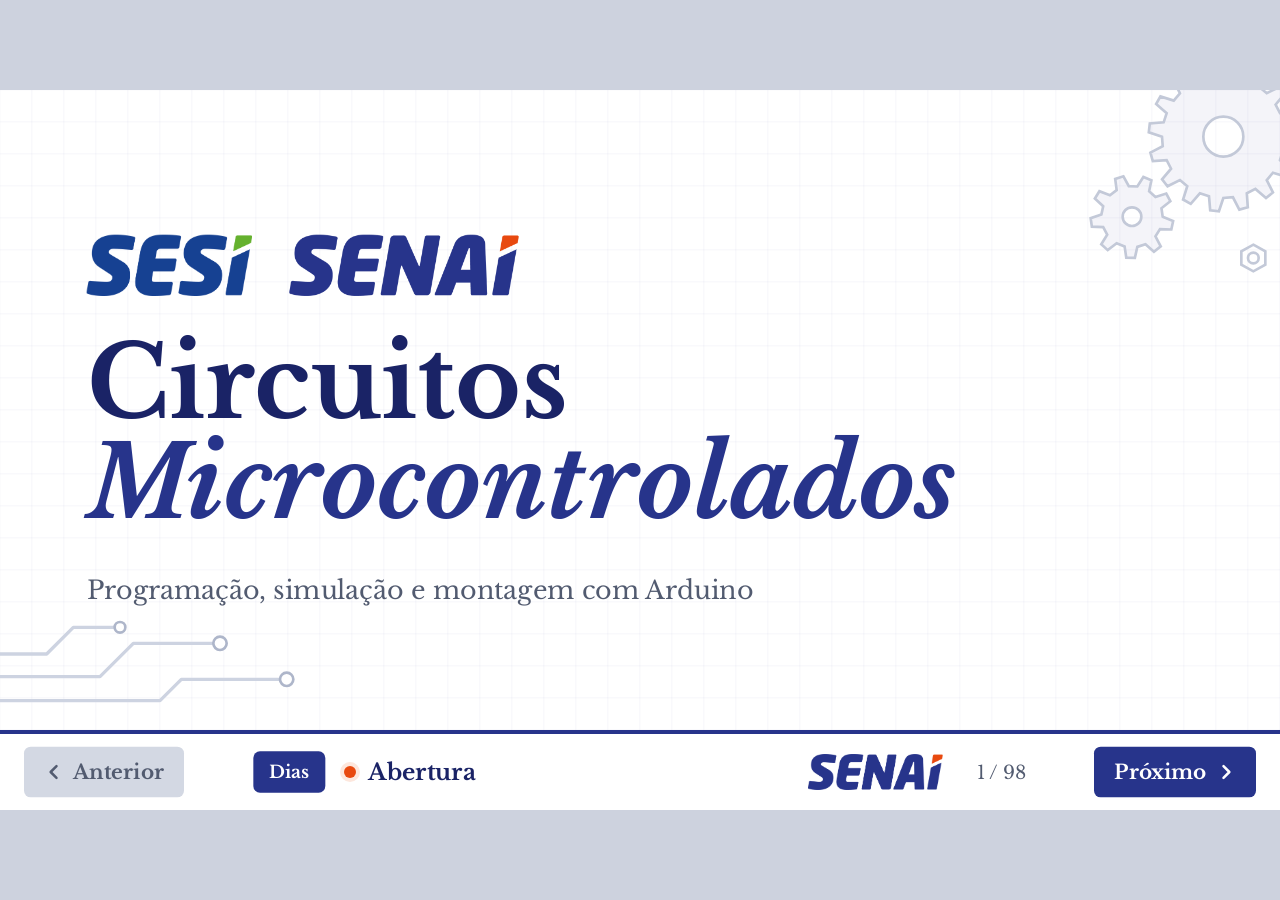
==== apresentacao/Circuitos-Microcontrolados.html @ e3ea77ad "Apresentação de Circuitos Microcontrolados (dias 1 a 7) Slides em HTML com teoria, simulações no Tin" ====
<!DOCTYPE html>
<html lang="pt-BR">
<head>
<meta charset="utf-8">
<meta name="viewport" content="width=device-width, initial-scale=1, viewport-fit=cover">
<title>Circuitos Microcontrolados | SENAI</title>
<link rel="preconnect" href="https://fonts.googleapis.com">
<link rel="preconnect" href="https://fonts.gstatic.com" crossorigin>
<link href="https://fonts.googleapis.com/css2?family=Libre+Baskerville:ital,wght@0,400;0,700;1,400&family=JetBrains+Mono:wght@400;700&display=swap" rel="stylesheet">
<style>

:root{
  --blue:#27348B;      /* azul SENAI (amostrado da logo) */
  --blue-d:#1A2366;    /* azul profundo para textos */
  --blue-m:#4A57AE;
  --blue-l:#E6E9F5;
  --gray-0:#F5F6F9;
  --gray-1:#ECEEF3;
  --gray-2:#D3D8E3;
  --gray-3:#8A92A6;
  --gray-4:#525B70;
  --orange:#E8490F;    /* laranja SENAI (amostrado da logo) */
  --orange-d:#B8380A;
  --orange-l:#FDE7DD;
  --mdf:#E8C8A3;
  --serif:'Libre Baskerville', Georgia, 'Times New Roman', serif;
}
*{box-sizing:border-box}
html,body{margin:0;height:100%;background:#CDD2DE;overflow:hidden}
body{font-family:var(--serif);color:var(--blue-d);-webkit-font-smoothing:antialiased}
#stage{position:absolute;left:50%;top:50%;width:1920px;height:1080px;transform-origin:center;background:#fff;overflow:hidden;
  background-image:
    linear-gradient(rgba(39,52,139,.045) 2px, transparent 2px),
    linear-gradient(90deg, rgba(39,52,139,.045) 2px, transparent 2px);
  background-size:48px 48px;background-position:-1px -1px}

/* ---------- slides ---------- */
.slide{position:absolute;left:0;top:0;width:1920px;height:960px;visibility:hidden}
.slide.is-active,.slide.is-leaving{visibility:visible}
.content{position:relative;z-index:2;height:100%;padding:64px 130px 30px}
h2.title{font-size:66px;line-height:1.16;font-weight:700;margin:0 0 44px;max-width:1450px;letter-spacing:-.01em}
h2.title::after{content:"";display:block;height:8px;width:0;background:var(--orange);margin-top:22px;border-radius:4px}
.is-active h2.title::after{animation:bar .9s .5s cubic-bezier(.2,.8,.2,1) forwards}
@keyframes bar{to{width:150px}}
p,li,dd,td,th{font-size:32px;line-height:1.5}
.lead{font-size:36px;line-height:1.5;max-width:1500px;margin:0 0 36px}
.note{font-size:26px;color:var(--gray-4);font-style:italic;margin:14px 0 0}
strong,b{font-weight:700}
.chip{display:inline-flex;align-items:center;gap:12px;font-size:28px;font-weight:700;color:#fff;background:var(--orange);padding:8px 22px 8px 16px;border-radius:40px;margin-bottom:22px}
.chip svg{width:30px;height:30px}

/* ---------- entrada e saída (efeito de varredura, como um laser) ---------- */
.anim{opacity:0}
.is-active .anim{animation:scanIn .85s cubic-bezier(.2,.75,.25,1) both;animation-delay:calc(var(--i,0) * 110ms + 250ms)}
.is-leaving .anim,.is-leaving .engrave{animation:scanOut .4s ease-in both!important;animation-delay:0s!important}
@keyframes scanIn{
  from{opacity:0;clip-path:inset(-40px 100% -40px -40px);transform:translateX(50px)}
  50%{opacity:1}
  to{opacity:1;clip-path:inset(-40px -40px -40px -40px);transform:none}}
@keyframes scanOut{
  from{opacity:1;clip-path:inset(-40px -40px -40px -40px);transform:none}
  to{opacity:0;clip-path:inset(-40px -40px -40px 100%);transform:translateX(-40px)}}

/* ---------- elementos temáticos: engrenagens (oficina) e circuitos (IoT) ---------- */
.deco{position:absolute;inset:0;width:1920px;height:960px;z-index:1;pointer-events:none}
.deco .gin,.deco .s1,.deco .s2{transform-box:view-box}
.deco .gin{opacity:0}
.deco .gear{fill:rgba(39,52,139,.05);stroke:#C3C9D8;stroke-width:4;fill-rule:evenodd}
.deco .bolt{fill:none;stroke:#C3C9D8;stroke-width:4}
.is-active .deco .gin{animation:gearIn 1.1s cubic-bezier(.2,.8,.2,1) both}
.is-active .deco .g2 .gin{animation-delay:.15s}
.is-active .deco .s1{animation:spin 28s linear infinite}
.is-active .deco .s2{animation:spin 14s linear infinite reverse}
.is-leaving .deco .gin{animation:gearOut .4s ease-in both}
@keyframes gearIn{from{opacity:0;transform:rotate(-140deg) scale(.3)}to{opacity:1;transform:none}}
@keyframes gearOut{from{opacity:1;transform:none}to{opacity:0;transform:rotate(120deg) scale(.4)}}
@keyframes spin{to{transform:rotate(360deg)}}
.deco .trace{fill:none;stroke:#CDD3E1;stroke-width:5;stroke-linecap:round;stroke-linejoin:round;stroke-dasharray:700;stroke-dashoffset:700}
.deco .node{fill:#fff;stroke:#AEB6CA;stroke-width:4;opacity:0}
.deco .sig{fill:none;stroke:var(--orange);stroke-width:4;stroke-linecap:round;opacity:0}
.is-active .deco .trace{animation:draw 1.4s .2s ease forwards}
.is-active .deco .node{animation:fadeIn .4s 1.2s forwards}
.is-active .deco .sig{animation:ping 2.6s 1.5s ease-out infinite}
.is-active .deco .sig.b{animation-delay:1.9s}
.is-leaving .deco .trace{animation:undraw .4s ease-in both}
.is-leaving .deco .node,.is-leaving .deco .sig{animation:fadeOut .3s both}
@keyframes draw{to{stroke-dashoffset:0}}
@keyframes undraw{from{stroke-dashoffset:0}to{stroke-dashoffset:700}}
@keyframes fadeIn{to{opacity:1}}
@keyframes fadeOut{from{opacity:1}to{opacity:0}}
@keyframes ping{0%{opacity:0}20%{opacity:.55}100%{opacity:0}}

/* ---------- rodapé ---------- */
#footer{position:absolute;left:0;bottom:0;width:1920px;height:120px;background:#fff;border-top:6px solid var(--blue);
  display:grid;grid-template-columns:300px 1fr 300px;align-items:center;padding:0 36px;z-index:10}
.nav-btn{font-family:var(--serif);font-size:30px;font-weight:700;color:#fff;background:var(--blue);border:0;border-radius:10px;height:76px;
  display:inline-flex;align-items:center;gap:14px;padding:0 30px;cursor:pointer;transition:background .2s}
.nav-btn:hover{background:var(--blue-d)}
.nav-btn:focus-visible,button:focus-visible,input:focus-visible{outline:5px solid var(--orange);outline-offset:4px}
.nav-btn:disabled{background:var(--gray-2);color:var(--gray-4);cursor:default}
.nav-btn svg{width:30px;height:30px}
#prev{justify-self:start}#next{justify-self:end}
.foot-mid{display:flex;align-items:center;justify-content:space-between;padding:0 44px}
#themeLabel{font-size:34px;font-weight:700;color:var(--blue-d);display:flex;align-items:center;gap:18px}
#themeLabel::before{content:"";width:18px;height:18px;border-radius:50%;background:var(--orange);box-shadow:0 0 0 6px var(--orange-l)}
#themeLabel.swap{animation:scanIn .6s cubic-bezier(.2,.75,.25,1) both}
.foot-right{display:flex;align-items:center;gap:30px}
.foot-logo{height:54px;display:block}
#counter{font-size:28px;color:var(--gray-4);min-width:96px;text-align:right}

/* ---------- capa e contracapa ---------- */
.cover .content,.backcover .content,.closing .content{display:flex;flex-direction:column;justify-content:center}
.logos{display:flex;align-items:center;gap:56px;margin-bottom:56px}
.logos img{height:92px;display:block}
.engrave{margin:0;font-weight:700;line-height:1}
.engrave .ln{position:relative;display:block;width:max-content}
.engrave .txt{display:block;clip-path:inset(-20px 100% -20px -20px)}
.engrave .beam{position:absolute;top:-6%;bottom:-6%;left:0;width:8px;border-radius:4px;background:var(--orange);
  box-shadow:0 0 18px 6px rgba(232,73,15,.55),0 0 50px 14px rgba(232,73,15,.25);opacity:0}
.is-active .engrave .txt{animation:engraveTxt 1.3s linear forwards;animation-delay:calc(var(--l) * 1.3s + .5s)}
.is-active .engrave .beam{animation:engraveBeam 1.3s linear forwards;animation-delay:calc(var(--l) * 1.3s + .5s)}
@keyframes engraveTxt{to{clip-path:inset(-20px -20px -20px -20px)}}
@keyframes engraveBeam{0%{left:0;opacity:1}92%{opacity:1}100%{left:100%;opacity:0}}
.cover .t1{font-size:150px;letter-spacing:-.02em}
.cover .t2{font-size:250px;font-style:italic;color:var(--blue);letter-spacing:-.02em;margin-top:-10px}
.members{font-size:38px;margin:56px 0 0;color:var(--gray-4)}
.members b{color:var(--blue-d)}
.backcover .t1{font-size:170px;letter-spacing:-.02em}
.backcover .t2{font-size:170px;color:var(--orange);font-style:italic}
.credits{display:grid;grid-template-columns:auto 1fr;gap:18px 40px;margin:70px 0 0;align-items:baseline}
.credits dt{font-size:32px;color:var(--gray-4);margin:0}
.credits dd{font-size:44px;font-weight:700;margin:0}

/* ---------- linha do tempo ---------- */
.timeline{list-style:none;margin:0 0 54px;padding:0;display:grid;grid-template-columns:repeat(4,1fr);gap:40px;position:relative}
.timeline::before{content:"";position:absolute;left:30px;right:30px;top:34px;height:6px;background:var(--gray-2);border-radius:3px}
.timeline li{position:relative;font-size:30px;line-height:1.45}
.tl-mark{width:74px;height:74px;border-radius:50%;background:var(--blue);color:#fff;display:flex;align-items:center;justify-content:center;
  font-size:30px;font-weight:700;position:relative;box-shadow:0 0 0 10px #fff}
.timeline li.now .tl-mark{background:var(--orange)}
.timeline li.now .tl-mark::after{content:"";position:absolute;inset:-10px;border-radius:50%;border:4px solid var(--orange);animation:pulse 2s infinite}
@keyframes pulse{0%{transform:scale(1);opacity:.8}100%{transform:scale(1.5);opacity:0}}
.tl-year{display:block;font-size:30px;font-weight:700;margin:24px 0 6px;color:var(--blue)}
.timeline li.now .tl-year{color:var(--orange-d)}
.define{display:grid;grid-template-columns:200px 1fr;gap:50px;align-items:center;background:var(--gray-0);border-left:10px solid var(--blue);padding:36px 50px;border-radius:0 14px 14px 0}
.define p{margin:0;font-size:34px}

/* ---------- divisões com máquina + especificações ---------- */
.split{display:grid;grid-template-columns:780px 1fr;gap:70px;align-items:center}
.machine svg{width:100%;height:auto;display:block}
.specs{margin:0}
.spec{display:grid;grid-template-columns:300px 1fr;gap:30px;padding:16px 0;border-top:3px solid var(--gray-1)}
.spec:first-child{border-top:0}
.spec b{font-size:30px;line-height:1.4;color:var(--blue)}
.spec span{font-size:29px;line-height:1.42}
.subtitle{font-size:30px;color:var(--gray-4);margin:-26px 0 20px;font-style:italic}

/* ---------- processo ---------- */
.steps{list-style:none;margin:0;padding:0;display:grid;grid-template-columns:repeat(4,1fr);gap:46px;counter-reset:s}
.steps li{position:relative;padding-top:120px}
.steps li::before{counter-increment:s;content:counter(s);position:absolute;top:0;left:0;width:84px;height:84px;border-radius:50%;
  border:6px solid var(--blue);display:flex;align-items:center;justify-content:center;font-size:38px;font-weight:700;color:var(--blue);background:#fff}
.steps h3{font-size:36px;margin:0 0 12px}
.steps p{margin:0;font-size:29px}
.flow{position:relative;height:0}
.flow svg{position:absolute;left:84px;top:36px;width:calc(100% - 110px);height:14px;overflow:visible}
.filament-tags{display:flex;gap:24px;margin-top:56px;align-items:center;font-size:32px}
.ftag{border:4px solid var(--orange);color:var(--orange-d);font-weight:700;padding:8px 26px;border-radius:40px;font-size:30px}

/* ---------- grades ---------- */
.mat5{display:grid;grid-template-columns:repeat(5,1fr);gap:40px}
.mat5 svg{width:130px;height:130px;display:block;margin-bottom:22px}
.mat5 h3{font-size:34px;margin:0 0 10px}
.mat5 p{font-size:28px;margin:0}
.apps{display:grid;grid-template-columns:1fr 1fr;gap:46px 90px}
.apps div{border-left:8px solid var(--blue);padding:4px 0 4px 30px}
.apps h3{font-size:40px;margin:0 0 6px}
.apps p{font-size:32px;margin:0}
.tools{display:grid;grid-template-columns:repeat(3,1fr);gap:40px 60px}
.tool{display:grid;grid-template-columns:120px 1fr;gap:28px;align-items:center}
.tool svg{width:120px;height:120px}
.tool h3{font-size:34px;margin:0 0 6px}
.tool p{font-size:28px;margin:0}

/* ---------- tabelas ---------- */
table{border-collapse:collapse;width:100%}
th{text-align:left;font-size:29px;color:#fff;background:var(--blue);padding:12px 26px}
td{font-size:29px;padding:8px 26px;border-bottom:3px solid var(--gray-1)}
tr:nth-child(even) td{background:var(--gray-0)}
.yes{color:var(--blue);font-weight:700}
.no{color:var(--gray-3)}
.power{display:flex;gap:8px;align-items:center}
.power i{width:46px;height:22px;border-radius:4px;background:var(--gray-2)}
.power i.on{background:var(--orange)}
.power em{font-style:normal;font-size:26px;margin-left:12px;color:var(--gray-4)}
.matgrid{display:grid;grid-template-columns:1fr 470px;gap:56px;align-items:start}
.warn{border:5px solid var(--orange);border-radius:16px;padding:30px 36px;background:#fff}
.warn h3{font-size:34px;margin:0 0 18px;color:var(--orange-d);display:flex;gap:14px;align-items:center}
.warn p{font-size:28px;margin:0 0 16px}
.rule{margin-top:22px;font-size:30px;background:var(--blue-l);padding:22px 30px;border-radius:12px}
.compare th:first-child,.compare td:first-child{width:380px;font-weight:700;color:var(--blue)}
.compare th:first-child{color:#fff}
.compare td{font-size:32px;padding:20px 26px}
.arm-specs .spec{padding:10px 0}
.arm-specs .spec span,.arm-specs .spec b{font-size:28px}
.arm-split{grid-template-columns:820px 1fr;gap:56px}

/* ---------- operações a laser ---------- */
.ops{display:grid;grid-template-columns:repeat(3,1fr);gap:50px}
.op svg{width:100%;height:280px;display:block;background:var(--gray-0);border-radius:16px;margin-bottom:26px}
.op h3{font-size:40px;margin:0 0 10px}
.op p{font-size:29px;margin:0}

/* ---------- IoT ---------- */
.iot-grid{display:grid;grid-template-columns:600px 1fr;gap:70px;align-items:start}
.list{list-style:none;margin:0;padding:0}
.list li{font-size:31px;padding:13px 0 13px 42px;position:relative;border-bottom:3px solid var(--gray-1)}
.list li::before{content:"";position:absolute;left:0;top:28px;width:18px;height:18px;border:4px solid var(--blue);transform:rotate(45deg)}
.iot svg{width:100%;height:auto;display:block}
.iot p{font-size:29px;margin:18px 0 0}
.callout{margin-top:30px;font-size:30px;background:var(--orange-l);border-left:10px solid var(--orange);padding:20px 28px;border-radius:0 12px 12px 0}

/* ---------- robô x humano ---------- */
.vs{display:grid;grid-template-columns:1fr 1fr;gap:60px}
.vs > div{border-top:12px solid var(--blue);background:var(--gray-0);padding:34px 44px;border-radius:0 0 16px 16px}
.vs > div.h{border-top-color:var(--orange)}
.vs h3{font-size:42px;margin:0 0 18px;display:flex;align-items:center;gap:18px}
.vs h3 svg{width:56px;height:56px}
.vs ul{margin:0;padding-left:34px}
.vs li{font-size:31px;margin:10px 0}
.conclusion{margin-top:40px;font-size:34px;font-weight:700;text-align:center;color:var(--blue)}

/* ---------- interações ---------- */
.quiz{max-width:1660px}
.q-meta{font-size:28px;color:var(--gray-4);margin:0 0 10px}
.q-text{font-size:46px;font-weight:700;line-height:1.3;margin:0 0 40px;min-height:120px}
.q-opts{display:grid;grid-template-columns:1fr 1fr;gap:26px}
.q-opt{font-family:var(--serif);font-size:36px;text-align:left;background:#fff;border:5px solid var(--gray-2);color:var(--blue-d);
  border-radius:16px;padding:26px 34px;cursor:pointer;display:flex;align-items:center;gap:22px;transition:border-color .2s,background .2s}
.q-opt:hover:not(:disabled){border-color:var(--blue)}
.q-opt .k{flex:0 0 58px;height:58px;border-radius:50%;background:var(--blue-l);color:var(--blue);display:flex;align-items:center;justify-content:center;font-weight:700;font-size:30px}
.q-opt.correct{background:var(--blue);border-color:var(--blue);color:#fff}
.q-opt.correct .k{background:#fff}
.q-opt.wrong{background:var(--orange-l);border-color:var(--orange);color:var(--orange-d)}
.q-opt:disabled{cursor:default}
.q-foot{display:flex;align-items:center;justify-content:space-between;margin-top:34px;min-height:80px;gap:30px}
.q-feedback{font-size:32px;line-height:1.4;max-width:1250px}
.q-feedback b{display:inline-block;margin-right:10px}
.btn{font-family:var(--serif);font-size:30px;font-weight:700;border-radius:12px;padding:18px 34px;cursor:pointer;border:5px solid var(--blue);background:var(--blue);color:#fff;white-space:nowrap}
.btn.ghost{background:#fff;color:var(--blue)}
.btn.hot{background:var(--orange);border-color:var(--orange)}
.btn[hidden]{display:none}
.machine-game .q-opts{grid-template-columns:1fr 1fr}
.machine-game .q-opt{font-size:40px;justify-content:center;padding:34px}

.key-grid{display:grid;grid-template-columns:860px 1fr;gap:60px;align-items:center}
.key-grid svg{width:100%;height:auto;display:block}
.readout{font-size:44px;font-weight:700;margin:0 0 6px}
.readout small{display:block;font-size:30px;font-weight:400;color:var(--gray-4);margin-top:8px}
input[type=range]{-webkit-appearance:none;appearance:none;width:100%;height:16px;border-radius:8px;background:var(--gray-2);margin:34px 0}
input[type=range]::-webkit-slider-thumb{-webkit-appearance:none;width:52px;height:52px;border-radius:50%;background:var(--orange);border:6px solid #fff;box-shadow:0 0 0 3px var(--orange);cursor:pointer}
input[type=range]::-moz-range-thumb{width:44px;height:44px;border-radius:50%;background:var(--orange);border:6px solid #fff;box-shadow:0 0 0 3px var(--orange);cursor:pointer}
.row-btns{display:flex;gap:22px;flex-wrap:wrap}

.arm-game{display:grid;grid-template-columns:960px 1fr;gap:56px;align-items:start}
.arm-game svg{width:100%;height:auto;display:block;background:var(--gray-0);border-radius:18px}
.ctrl{margin-bottom:8px}
.ctrl label{display:flex;justify-content:space-between;font-size:32px;font-weight:700}
.ctrl label span{color:var(--orange-d)}
.ctrl input[type=range]{margin:16px 0 26px}
.status{font-size:31px;min-height:96px;margin:10px 0 0;line-height:1.4}
.status.ok{color:var(--blue);font-weight:700}
.status.bad{color:var(--orange-d);font-weight:700}

/* ---------- encerramento ---------- */
.closing .sum{list-style:none;margin:0 0 50px;padding:0}
.closing .sum li{font-size:34px;padding:10px 0}
.closing .sum b{color:var(--blue)}
.closing .t1{font-size:120px;color:var(--blue)}
.closing .after{font-size:38px;margin:30px 0 0}
.closing .logos{margin:50px 0 0}
.closing .logos img{height:76px}

@media (prefers-reduced-motion: reduce){
  .is-active .anim{animation-duration:.01s!important;animation-delay:0s!important}
  .is-active .engrave .txt{animation-duration:.01s!important;animation-delay:0s!important}
  .is-active .engrave .beam{animation:none!important}
  .is-active .deco .s1,.is-active .deco .s2{animation:none}
}

/* ===================== complementos para a UC ===================== */
:root{--green:#2F7D4F;--green-l:#E3F1E8}
h2.title.sm{font-size:54px;margin-bottom:30px}
h2.title.sm::after{height:7px;margin-top:16px}
.lead.sm{font-size:31px;margin-bottom:16px}
p.small,li.small{font-size:27px}
.hl{color:var(--orange-d);font-weight:700}
.bl{color:var(--blue);font-weight:700}
sub,sup{font-size:.6em}
kbd{font-family:var(--serif);font-size:.82em;font-weight:700;background:#fff;color:var(--blue-d);border:3px solid var(--gray-2);border-bottom-width:6px;border-radius:8px;padding:0 10px;white-space:nowrap}
.src{position:absolute;right:130px;bottom:14px;font-size:20px;color:var(--gray-3);font-style:italic;z-index:3;max-width:1200px;text-align:right}

/* ---------- capa do dia ---------- */
.daycover .content{display:flex;flex-direction:column;justify-content:center}
.dc-head{display:flex;gap:26px;align-items:center;margin-bottom:24px;flex-wrap:wrap}
.dc-num{font-size:42px;font-weight:700;color:#fff;background:var(--blue);padding:10px 30px;border-radius:12px}
.dc-date{font-size:36px;color:var(--gray-4)}
.dc-tag{font-size:30px;font-weight:700;color:var(--orange-d);border:4px solid var(--orange);padding:6px 24px;border-radius:40px}
.dc-tag.pr{color:var(--blue);border-color:var(--blue)}
.daycover .t1{font-size:104px;letter-spacing:-.01em;line-height:1.08}
.daycover .t2{font-size:104px;letter-spacing:-.01em;line-height:1.08;color:var(--blue);font-style:italic}
.daycover .lead{margin:30px 0 30px}
.agenda{list-style:none;margin:0;padding:0;display:grid;grid-template-columns:repeat(5,1fr);gap:18px}
.agenda li{background:var(--gray-0);border-top:8px solid var(--blue);padding:18px 22px 20px;border-radius:0 0 12px 12px;font-size:28px;line-height:1.35}
.agenda li b{display:block;font-size:27px;color:var(--blue);margin-bottom:6px}
.agenda li.av{border-top-color:var(--orange);background:var(--orange-l)}
.agenda li.av b{color:var(--orange-d)}
.agenda li.pr{border-top-color:var(--blue-m);background:var(--blue-l)}

/* ---------- mapa da UC ---------- */
.daymap{display:grid;grid-template-columns:repeat(5,1fr);gap:18px}
.daycard{font-family:var(--serif);text-align:left;background:#fff;border:4px solid var(--gray-2);border-radius:16px;padding:16px 20px;cursor:pointer;color:var(--blue-d);display:flex;flex-direction:column;gap:6px;min-height:0;transition:border-color .2s,transform .2s}
.daycard:hover{border-color:var(--blue);transform:translateY(-4px)}
.daycard .n{font-size:26px;font-weight:700;color:#fff;background:var(--blue);align-self:flex-start;padding:2px 16px;border-radius:8px}
.daycard .d{font-size:24px;color:var(--gray-4)}
.daycard .t{font-size:25px;font-weight:700;line-height:1.3}
.daycard .k{font-size:22px;font-weight:700;color:var(--orange-d);margin-top:auto}
.daycard.av{border-color:var(--orange)}
.daycard.pr .n{background:var(--blue-m)}
.asyncrow{display:flex;gap:24px;margin-top:16px}
.asyncrow div{flex:1;border:4px dashed var(--gray-2);border-radius:16px;padding:10px 20px;font-size:23px}
.asyncrow b{color:var(--blue)}

/* ---------- menu de dias ---------- */
#menu{position:absolute;left:0;top:0;width:1920px;height:960px;background:rgba(245,246,249,.97);z-index:20;padding:60px 130px;display:none}
#menu.open{display:block;animation:fadeIn .25s both}
#menu h2{font-size:54px;margin:0 0 34px}
#menu .close{position:absolute;right:130px;top:58px}
#menuBtn{font-size:26px;height:62px;padding:0 24px;margin-right:28px}
.foot-mid{justify-content:flex-start!important}
.foot-mid .foot-right{margin-left:auto}

/* ---------- cartões e listas ---------- */
.cards{display:grid;grid-template-columns:repeat(var(--c,3),1fr);gap:30px}
.card{background:var(--gray-0);border-radius:16px;padding:24px 30px;border-left:9px solid var(--blue)}
.card.hot{border-left-color:var(--orange);background:#fff;box-shadow:inset 0 0 0 3px var(--orange-l)}
.card h3{font-size:34px;margin:0 0 10px;line-height:1.25}
.card p,.card li{font-size:27px;margin:0;line-height:1.42}
.card ul{margin:6px 0 0;padding-left:30px}
.card svg.ic{width:92px;height:92px;display:block;margin-bottom:12px}
.two{display:grid;grid-template-columns:1fr 1fr;gap:56px;align-items:start}
.two.wl{grid-template-columns:1.25fr .9fr}
.two.wr{grid-template-columns:.85fr 1.3fr}
.two.mid{align-items:center}
.howto{list-style:none;counter-reset:h;margin:0;padding:0}
.howto li{counter-increment:h;position:relative;padding:10px 0 10px 74px;font-size:28px;line-height:1.4;border-bottom:3px solid var(--gray-1)}
.howto li::before{content:counter(h);position:absolute;left:0;top:10px;width:52px;height:52px;border-radius:50%;background:var(--blue);color:#fff;font-weight:700;font-size:27px;display:flex;align-items:center;justify-content:center}
.howto.sm li{font-size:26px;padding:7px 0 7px 66px}
.howto.sm li::before{width:46px;height:46px;font-size:24px;top:7px}
.list.sm li{font-size:28px;padding:9px 0 9px 42px}
.list.sm li::before{top:22px}
.tbl td,.tbl th{font-size:26px;padding:10px 20px}
.tbl.sm td,.tbl.sm th{font-size:24px;padding:8px 16px}
.tag{display:inline-block;font-size:.8em;font-weight:700;padding:0 12px;border-radius:8px;background:var(--blue-l);color:var(--blue)}
.tag.o{background:var(--orange-l);color:var(--orange-d)}
.box{border:4px solid var(--blue);border-radius:16px;padding:22px 30px;background:#fff}
.box h3{font-size:32px;margin:0 0 12px;color:var(--blue)}
.box p,.box li{font-size:27px;margin:0 0 8px}
.callout.blue{background:var(--blue-l);border-left-color:var(--blue)}
.formula{font-size:44px;font-weight:700;color:var(--blue);background:var(--blue-l);border-radius:14px;padding:16px 30px;display:inline-block;margin:6px 0 18px}
.formula small{font-size:26px;font-weight:400;color:var(--gray-4);display:block;margin-top:4px}

/* ---------- simuladores incorporados ---------- */
.simgrid{display:grid;grid-template-columns:620px 1fr;gap:40px;align-items:start}
.embed{position:relative;background:var(--gray-0);border:4px solid var(--gray-2);border-radius:16px;overflow:hidden;height:610px}
.embed.tall{height:680px}
.embed iframe{width:100%;height:100%;border:0;display:block;background:#fff}
.embed .ph{position:absolute;inset:0;display:flex;align-items:center;justify-content:center;font-size:30px;color:var(--gray-4);text-align:center;padding:40px}
.embed-bar{display:flex;gap:18px;margin-top:14px;align-items:center;flex-wrap:wrap}
.embed-bar .btn{font-size:24px;padding:10px 22px;border-width:4px;text-decoration:none}
.embed-bar span{font-size:22px;color:var(--gray-4)}
.mission{background:var(--orange-l);border-left:10px solid var(--orange);border-radius:0 14px 14px 0;padding:18px 26px;margin-top:18px}
.mission b{color:var(--orange-d)}
.mission p,.mission li{font-size:26px;margin:4px 0}
.mission ol,.mission ul{margin:6px 0 0;padding-left:30px}

/* ---------- widgets ---------- */
.w{position:relative}
.w svg{display:block;width:100%;height:auto}
.wpanel{background:var(--gray-0);border-radius:18px;padding:22px 28px}
.wrow{display:flex;gap:16px;flex-wrap:wrap;align-items:center}
.btn.sm{font-size:25px;padding:10px 20px;border-width:4px}
.btn.on{background:var(--orange);border-color:var(--orange);color:#fff}
.btn.push:active,.btn.push.down{background:var(--orange);border-color:var(--orange);color:#fff}
.seg{display:flex;flex-wrap:wrap;gap:10px;margin-bottom:16px}
.seg button{font-family:var(--serif);font-size:24px;font-weight:700;padding:8px 18px;border-radius:10px;border:4px solid var(--gray-2);background:#fff;color:var(--blue-d);cursor:pointer}
.seg button.on{border-color:var(--blue);background:var(--blue);color:#fff}
.ro{display:grid;grid-template-columns:repeat(var(--c,2),1fr);gap:16px;margin-top:16px}
.ro div{background:#fff;border-radius:12px;padding:12px 18px;border:3px solid var(--gray-1)}
.ro b{display:block;font-size:38px;color:var(--blue);line-height:1.15}
.ro b.o{color:var(--orange-d)}
.ro span{font-size:22px;color:var(--gray-4)}
.ctrl input[type=range]{margin:12px 0 18px}
.ctrl label{font-size:28px}
.wtext{font-size:27px;line-height:1.4;margin:14px 0 0;min-height:76px}
.chips{display:flex;gap:12px;flex-wrap:wrap;margin-top:12px}
.chips span{font-size:24px;font-weight:700;padding:6px 16px;border-radius:30px;background:#fff;border:3px solid var(--gray-2);color:var(--gray-4)}
.chips span.on{background:var(--orange);border-color:var(--orange);color:#fff}
input[type=number]{font-family:var(--serif);font-size:28px;width:150px;padding:6px 12px;border:3px solid var(--gray-2);border-radius:10px;color:var(--blue-d)}

/* animação de fluxo contínuo */
.flowdash{stroke-dasharray:14 12;animation:dash 1s linear infinite}
@keyframes dash{to{stroke-dashoffset:-26}}
.blink{animation:blink 1.2s ease-in-out infinite}
@keyframes blink{50%{opacity:.25}}

/* ciclo de varredura */
.scan{display:flex;gap:24px;align-items:center}
.scan div{flex:1;text-align:center;border:5px solid var(--gray-2);border-radius:16px;padding:22px 14px;font-size:28px;font-weight:700;animation:scanstep 3s infinite}
.scan div:nth-child(3){animation-delay:1s}.scan div:nth-child(5){animation-delay:2s}
.scan i{font-style:normal;font-size:44px;color:var(--gray-3)}
@keyframes scanstep{0%,33%{border-color:var(--orange);background:var(--orange-l)}34%,100%{border-color:var(--gray-2);background:#fff}}

.closing .t1{font-size:110px}
.refs li{font-size:23px;line-height:1.4;margin:0 0 8px}
.refs{columns:2;column-gap:60px;padding-left:28px;margin:0}

.w .vsv{max-width:1050px;margin:0 auto}
.tl5 .tl-mark{font-size:22px;width:84px;height:84px}


/* ===================== complementos para microcontroladores ===================== */
:root{--mono:'JetBrains Mono',ui-monospace,Consolas,monospace}
code{font-variant-ligatures:none;font-family:var(--mono);font-size:.86em;background:var(--blue-l);color:var(--blue-d);padding:0 8px;border-radius:6px}
.daycover .dc-tag.tk{color:#0E7C86;border-color:#0E7C86}

/* blocos de código (gerados a partir de <script type="text/x-arduino">) */
.codebox{background:#14193F;border-radius:16px;overflow:hidden;box-shadow:0 8px 0 rgba(26,35,102,.12)}
.code-head{display:flex;align-items:center;justify-content:space-between;gap:16px;background:#1A2366;padding:10px 18px 10px 24px}
.code-head span{font-size:22px;font-weight:700;color:#fff}
.code-head span::before{content:"";display:inline-block;width:12px;height:12px;border-radius:50%;background:var(--orange);margin-right:12px;vertical-align:2px}
.code-head button{font-family:var(--serif);font-size:20px;font-weight:700;color:#1A2366;background:#fff;border:0;border-radius:8px;padding:6px 16px;cursor:pointer}
.code-head button.ok{background:var(--orange);color:#fff}
.codebox pre{font-variant-ligatures:none;margin:0;padding:16px 24px 18px;font-family:var(--mono);font-size:21px;line-height:1.42;color:#E6E9F5;overflow:auto;tab-size:2;white-space:pre}
.codebox.sm pre{font-size:19px;line-height:1.38}
.codebox.xs pre{font-size:17.5px;line-height:1.36}
.codebox.c2 pre{columns:2;column-gap:40px;column-rule:2px solid #2A3270}
.codebox pre .cm{color:#8C96C8;font-style:italic}
.codebox pre .kw{color:#FF9A6B;font-weight:700}
.codebox pre .ty{color:#7FD3E0;font-weight:700}
.codebox pre .nu{color:#F7D26A}
.codebox pre .st{color:#A8E6A1}
.codebox pre .pp{color:#D7A6FF}
.codebox pre .fn{color:#9FB6FF}

/* fluxogramas e diagramas de montagem */
.fig{background:#fff;border:3px solid var(--gray-1);border-radius:16px;padding:10px}
.fig svg{display:block;width:100%;height:auto}
.fig-cap{font-size:22px;color:var(--gray-4);margin:10px 4px 0;font-style:italic}
svg.fc text,svg.wr text{font-family:var(--serif)}
.fc .nd{stroke-width:4}
.fc .nd.term{fill:var(--blue);stroke:var(--blue)}
.fc .nd.proc{fill:#fff;stroke:var(--blue)}
.fc .nd.io{fill:var(--blue-l);stroke:var(--blue)}
.fc .nd.dec{fill:var(--orange-l);stroke:var(--orange)}
.fc .nd.sub{fill:#fff;stroke:var(--blue)}
.fc .tx{font-size:21px;fill:var(--blue-d);text-anchor:middle;dominant-baseline:central}
.fc .tx.w{fill:#fff;font-weight:700}
.fc .ed{fill:none;stroke:var(--gray-4);stroke-width:3.5;stroke-linejoin:round}
.fc .el{font-size:19px;font-weight:700;fill:var(--orange-d)}
.wr .lbl{font-size:19px;font-weight:700;fill:var(--blue-d)}
.wr .sm{font-size:15px;fill:var(--gray-4)}
.wr .wire{fill:none;stroke-width:5;stroke-linecap:round;stroke-linejoin:round}
.wr .pin{fill:#C9CED9;stroke:#525B70;stroke-width:2}
.wr .jn{stroke:#fff;stroke-width:2}
.legend{display:flex;gap:22px;flex-wrap:wrap;margin-top:8px;font-size:21px;color:var(--gray-4)}
.legend i{display:inline-block;width:30px;height:7px;border-radius:4px;vertical-align:middle;margin-right:8px}

/* monitor serial */
.serial{background:#0F1330;color:#B9F5C0;font-family:var(--mono);font-size:20px;line-height:1.45;border-radius:12px;padding:12px 18px;min-height:150px;white-space:pre-wrap}
.serial::before{content:"Monitor serial · 9600 baud";display:block;font-family:var(--serif);font-size:17px;color:#8C96C8;margin-bottom:6px}

/* widget de bits */
.bits{display:grid;grid-template-columns:120px repeat(8,74px) 1fr;gap:10px;align-items:center}
.bits .nm{font-size:30px;font-weight:700;color:var(--blue)}
.bits .bh{font-size:19px;color:var(--gray-4);text-align:center}
.bits button,.bits .rb{font-family:var(--mono);font-size:32px;font-weight:700;height:68px;border-radius:12px;border:4px solid var(--gray-2);background:#fff;color:var(--gray-3);cursor:pointer}
.bits button.on{background:var(--blue);border-color:var(--blue);color:#fff}
.bits .rb{display:flex;align-items:center;justify-content:center;cursor:default}
.bits .rb.on{background:var(--orange);border-color:var(--orange);color:#fff}
.bits .val{font-size:24px;padding-left:18px;color:var(--gray-4)}
.bits .val b{font-size:30px;color:var(--blue-d)}
.bits hr{grid-column:1/-1;border:0;border-top:4px solid var(--blue-d);margin:4px 0}
.codeline{font-family:var(--mono);font-size:26px;background:#14193F;color:#E6E9F5;border-radius:12px;padding:12px 22px;margin-top:18px}
.codeline .cm{color:#8C96C8}

.pinout{display:grid;grid-template-columns:repeat(var(--c,3),1fr);gap:14px}
.pinout div{border:3px solid var(--gray-2);border-radius:12px;padding:10px 16px;font-size:24px;background:#fff}
.pinout b{display:block;color:var(--blue);font-size:26px}
html.shot *,html.shot *::before,html.shot *::after{animation-duration:0s!important;animation-delay:0s!important;transition:none!important}
.fig.fit svg{height:690px;width:auto;margin:0 auto}
.fig svg.fc,.fig svg.wr{max-height:700px;width:auto;max-width:100%;margin:0 auto}

</style>
<script>window.QZ={};window.FC={};window.WR={};</script>
</head>
<body>
<div id="stage">
<!-- ===================== ABERTURA DA UC ===================== -->
<section class="slide cover" data-theme="Abertura">
  <div class="content">
    <div class="logos anim"><img src="[data-uri]" alt="SESI"><img src="[data-uri]" alt="SENAI"></div>
    <h1 class="engrave" aria-label="Circuitos Microcontrolados">
      <span class="ln" style="--l:0;font-size:150px"><span class="txt">Circuitos</span><span class="beam"></span></span>
      <span class="ln" style="--l:.8;font-size:150px;color:var(--blue);font-style:italic"><span class="txt">Microcontrolados</span><span class="beam"></span></span>
    </h1>
    <p class="members anim">Programação, simulação e montagem com Arduino</p>
  </div>
</section>

<section class="slide backcover" data-theme="Abertura">
  <div class="content">
    <h1 class="engrave" aria-label="Técnico em Automação">
      <span class="ln" style="--l:0;font-size:130px"><span class="txt">Técnico em</span><span class="beam"></span></span>
      <span class="ln" style="--l:.9;font-size:130px;color:var(--orange);font-style:italic"><span class="txt">Automação</span><span class="beam"></span></span>
    </h1>
    <dl class="credits anim">
      <dt>Unidade curricular</dt><dd>Circuitos Microcontrolados</dd>
      <dt>Instrutor</dt><dd>Iago Teixeira</dd>
      <dt>Encontros</dt><dd>7 presenciais + 2 assíncronos · 13:30 às 17:30</dd>
    </dl>
  </div>
</section>

<section class="slide" data-theme="Abertura">
  <div class="content">
    <h2 class="title sm anim">Mapa da unidade curricular</h2>
    <p class="lead sm anim">Clique em um dia para abrir a aula. O botão <b>Dias</b> no rodapé (ou a tecla <kbd>M</kbd>) abre este mapa.</p>
    <div class="daymap anim"></div>
    <div class="asyncrow anim">
      <div><b>06/11 · Aula assíncrona I</b> — Formulário I (10 pontos): arquitetura, algoritmos, tipos de dados e expressões.</div>
      <div><b>04/12 · Aula assíncrona II</b> — Formulário II (10 pontos): interrupções, sinais analógicos e protocolos de comunicação.</div>
    </div>
  </div>
</section>

<section class="slide" data-theme="Abertura">
  <div class="content">
    <h2 class="title anim">Avaliação e frequência</h2>
    <div class="two wl">
      <table class="tbl anim">
        <thead><tr><th>Instrumento</th><th>Data</th><th>Pontos</th></tr></thead>
        <tbody>
          <tr><td>Formulário assíncrono I</td><td>06/11</td><td>10</td></tr>
          <tr><td>Atividade em sala (Tinkercad)</td><td>10/11</td><td>20</td></tr>
          <tr><td>Avaliação teórica</td><td>24/11</td><td>20</td></tr>
          <tr><td>Formulário assíncrono II</td><td>04/12</td><td>10</td></tr>
          <tr><td>Simulado SAEP</td><td>14/12</td><td>20</td></tr>
          <tr><td>Avaliação prática (bancada)</td><td>15/12</td><td>20</td></tr>
          <tr><td><b>Total</b></td><td></td><td><b>100</b></td></tr>
        </tbody>
      </table>
      <div>
        <div class="card anim" style="margin-bottom:24px"><h3>Resultado</h3>
          <ul><li><b class="bl">60 pontos ou mais:</b> aprovado</li><li><b class="hl">40 a 59 pontos:</b> recuperação</li><li><b>Menos de 40:</b> reprovado</li></ul></div>
        <div class="card hot anim"><h3>Frequência mínima: 75 %</h3>
          <p>A presença é contada <b>por aula</b>, não por dia. Cada dia tem 5 aulas de 45 min. São 35 aulas presenciais: até 8 faltas.</p></div>
      </div>
    </div>
  </div>
</section>

<section class="slide" data-theme="Abertura">
  <div class="content">
    <h2 class="title anim">Como as aulas estão organizadas</h2>
    <div class="cards" style="--c:3;margin-bottom:30px">
      <div class="card anim"><h3>1 · Teoria</h3><p>O conceito do dia, com exemplos de código curtos e perguntas rápidas.</p></div>
      <div class="card anim"><h3>2 · Simulação</h3><p>O circuito é montado e programado no <b>Tinkercad</b>, com diagrama de montagem e fluxograma.</p></div>
      <div class="card hot anim"><h3>3 · Bancada</h3><p>Nos dois últimos dias, o mesmo método vai para o <b>Arduino real</b>: relé, lâmpada, sensores e PWM.</p></div>
    </div>
    <div class="scan anim"><div>Dias 2 a 5<br><span style="font-weight:400;font-size:24px">Tinkercad</span></div><i>→</i><div>Dia 6<br><span style="font-weight:400;font-size:24px">Prática 1 · relé e ultrassônico</span></div><i>→</i><div>Dia 7<br><span style="font-weight:400;font-size:24px">Prática 2 · PWM e LDR</span></div></div>
  </div>
</section>

<section class="slide" data-theme="Abertura">
  <div class="content">
    <h2 class="title anim">Ferramentas que serão usadas</h2>
    <div class="cards" style="--c:3">
      <div class="card hot anim"><h3>Tinkercad Circuits (Autodesk)</h3><p>Montar e programar o Arduino no navegador, com monitor serial, multímetro e osciloscópio virtuais.</p></div>
      <div class="card anim"><h3>Proteus 8 Professional</h3><p>Simulador profissional com bibliotecas de Arduino e sensores; roda o arquivo <code>.hex</code> gerado pela IDE.</p></div>
      <div class="card anim"><h3>Arduino IDE</h3><p>Escrever, compilar e gravar o firmware na placa real pelo cabo USB.</p></div>
      <div class="card anim"><h3>Arduino Uno R3</h3><p>Placa com o microcontrolador ATmega328P: 14 pinos digitais (6 com PWM) e 6 entradas analógicas.</p></div>
      <div class="card anim"><h3>Componentes da bancada</h3><p>Módulo relé, lâmpada 127 V, sensor ultrassônico HC-SR04, potenciômetro, LDR, LEDs e botões.</p></div>
      <div class="card anim"><h3>Multímetro</h3><p>Conferir alimentação, sinais dos pinos e a tensão média do PWM.</p></div>
    </div>
  </div>
</section>

<!-- ===================== DIA 1 · 27/10 (já ministrado: resumo) ===================== -->
<section class="slide daycover" data-theme="Dia 1 · Abertura" data-day="1" data-date="ter, 27/10" data-title="Microcontroladores e algoritmos" data-badge="Aula concluída">
  <div class="content">
    <div class="dc-head anim"><span class="dc-num">Dia 1</span><span class="dc-date">terça-feira, 27/10</span><span class="dc-tag tk">Concluído</span></div>
    <h1 class="engrave" aria-label="Microcontroladores e algoritmos">
      <span class="ln t1" style="--l:0"><span class="txt">Microcontroladores</span><span class="beam"></span></span>
      <span class="ln t2" style="--l:.8"><span class="txt">e algoritmos</span><span class="beam"></span></span>
    </h1>
    <p class="lead anim">Resumo do primeiro encontro, para consulta e revisão.</p>
    <ol class="agenda anim">
      <li><b>Aula 1</b>Arquitetura de microcontroladores</li>
      <li><b>Aula 2</b>Algoritmos</li>
      <li><b>Aula 3</b>Programação de microcontroladores</li>
      <li><b>Aula 4</b>Arduino × microcontrolador · firmware × software</li>
      <li><b>Aula 5</b>Apresentação do Tinkercad</li>
    </ol>
  </div>
</section>

<section class="slide" data-theme="Dia 1 · Revisão">
  <div class="content">
    <h2 class="title sm anim">O que foi visto no dia 1</h2>
    <div class="cards" style="--c:3">
      <div class="card anim"><h3>Arquitetura</h3><p>CPU, memória de programa (Flash), memória de dados (SRAM), EEPROM, portas de E/S, timers e conversor A/D num único chip.</p></div>
      <div class="card anim"><h3>Algoritmo</h3><p>Sequência finita e ordenada de passos para resolver um problema. É descrito em texto, fluxograma ou pseudocódigo antes de virar código.</p></div>
      <div class="card anim"><h3>Programação</h3><p>Escrever o código em C/C++, compilar, gravar na Flash e testar. No Arduino, o programa se chama <b>sketch</b>.</p></div>
      <div class="card anim"><h3>Arduino × microcontrolador</h3><p>O microcontrolador é o chip (ATmega328P). O Arduino é a <b>placa</b> com o chip, regulador, USB e conectores, mais a IDE e as bibliotecas.</p></div>
      <div class="card anim"><h3>Firmware × software</h3><p><b>Firmware</b> fica gravado no dispositivo e controla o hardware diretamente. <b>Software</b> roda sobre um sistema operacional, num computador.</p></div>
      <div class="card hot anim"><h3>Tinkercad</h3><p>Simulador on-line da Autodesk: monta o circuito, programa por blocos ou texto e testa sem risco de queimar componentes.</p></div>
    </div>
  </div>
</section>

<!-- ===================== DIA 2 · 03/11 · TINKERCAD ===================== -->
<section class="slide daycover" data-theme="Dia 2 · Abertura" data-day="2" data-date="ter, 03/11" data-title="Tipos de dados e expressões" data-badge="Tinkercad">
  <div class="content">
    <div class="dc-head anim"><span class="dc-num">Dia 2</span><span class="dc-date">terça-feira, 03/11</span><span class="dc-tag tk">Tinkercad</span></div>
    <h1 class="engrave" aria-label="Tipos de dados e expressões">
      <span class="ln t1" style="--l:0"><span class="txt">Tipos de dados</span><span class="beam"></span></span>
      <span class="ln t2" style="--l:.8"><span class="txt">e expressões</span><span class="beam"></span></span>
    </h1>
    <p class="lead anim">Como o microcontrolador guarda números e faz contas, comparações e operações com bits.</p>
    <ol class="agenda anim">
      <li><b>13:30 · Aula 1</b>Estrutura do sketch, variáveis e constantes</li>
      <li><b>14:15 · Aula 2</b>Tipos de dados, estouro e conversão</li>
      <li><b>15:00 · Aula 3</b>Expressões aritméticas e relacionais · Simulação 1</li>
      <li><b>16:00 · Aula 4</b>Expressões lógicas e binárias (bit a bit)</li>
      <li class="pr"><b>16:45 · Aula 5</b>Simulação 2: contador binário com 4 LEDs</li>
    </ol>
  </div>
</section>

<section class="slide" data-theme="Dia 2 · Estrutura do sketch">
  <div class="content">
    <h2 class="title sm anim">A estrutura de todo programa Arduino</h2>
    <div class="two wr">
      <div class="anim">
        <ul class="list sm">
          <li><b>Declarações globais:</b> pinos, constantes e variáveis usadas no programa inteiro.</li>
          <li><code>setup()</code> roda <b>uma única vez</b>, ao ligar ou depois do <i>reset</i>: configura pinos e comunicação.</li>
          <li><code>loop()</code> se repete <b>para sempre</b>, enquanto houver energia.</li>
          <li>Toda instrução termina com <code>;</code> e os blocos ficam entre <code>{ }</code>.</li>
          <li><code>//</code> inicia um comentário: o compilador ignora, mas quem lê o código agradece.</li>
        </ul>
      </div>
      <script type="text/x-arduino" class="anim" data-t="Estrutura básica (pisca o LED da placa)">
        // 1. declarações globais
        const int LED = 13;        // LED da própria placa

        // 2. configuração: executa uma vez
        void setup() {
          pinMode(LED, OUTPUT);
        }

        // 3. repetição: executa sem parar
        void loop() {
          digitalWrite(LED, HIGH);   // liga
          delay(500);                // espera 500 ms
          digitalWrite(LED, LOW);    // desliga
          delay(500);
        }
      </script>
    </div>
  </div>
</section>

<section class="slide" data-theme="Dia 2 · Variáveis e constantes">
  <div class="content">
    <h2 class="title sm anim">Variáveis e constantes</h2>
    <div class="two">
      <div>
        <div class="formula anim">tipo nome = valor;<small>ex.: int contador = 0;</small></div>
        <ul class="list sm anim">
          <li><b>Variável:</b> espaço na memória SRAM cujo valor muda durante o programa.</li>
          <li><b>Constante</b> (<code>const</code>): valor fixo; o compilador impede alterações por engano.</li>
          <li><b>Global:</b> declarada fora das funções, vale em todo o programa.</li>
          <li><b>Local:</b> declarada dentro de uma função, só existe ali.</li>
          <li>Nomes: letras, números e <code>_</code>, sem acento e sem começar por número. Maiúsculas e minúsculas são diferentes.</li>
        </ul>
      </div>
      <script type="text/x-arduino" class="anim" data-t="Escopo global e local">
        const byte BOTAO = 2;      // constante global
        int contagem = 0;          // variável global

        void setup() {
          Serial.begin(9600);
        }

        void loop() {
          int dobro = contagem * 2;  // local: só existe no loop
          Serial.println(dobro);
          contagem = contagem + 1;
          delay(1000);
        }
      </script>
    </div>
  </div>
</section>

<section class="slide" data-theme="Dia 2 · Tipos de dados">
  <div class="content">
    <h2 class="title sm anim">Tipos de dados no Arduino Uno (ATmega328P)</h2>
    <table class="tbl sm anim">
      <thead><tr><th>Tipo</th><th>Memória</th><th>Faixa de valores</th><th>Uso típico</th></tr></thead>
      <tbody>
        <tr><td><code>bool</code></td><td>1 byte</td><td><code>true</code> ou <code>false</code></td><td>Estado de botão, relé ligado ou não</td></tr>
        <tr><td><code>char</code></td><td>1 byte</td><td>−128 a 127 (caractere ASCII)</td><td>Letras e comandos recebidos pelo serial</td></tr>
        <tr><td><code>byte</code></td><td>1 byte</td><td>0 a 255</td><td>Números de pinos, valores de PWM</td></tr>
        <tr><td><code>int</code></td><td>2 bytes</td><td>−32 768 a 32 767</td><td>Leituras analógicas, contadores</td></tr>
        <tr><td><code>unsigned int</code></td><td>2 bytes</td><td>0 a 65 535</td><td>Contagens sem sinal</td></tr>
        <tr><td><code>long</code></td><td>4 bytes</td><td>−2 147 483 648 a 2 147 483 647</td><td>Números grandes com sinal</td></tr>
        <tr><td><code>unsigned long</code></td><td>4 bytes</td><td>0 a 4 294 967 295</td><td>Tempo com <code>millis()</code> e <code>micros()</code></td></tr>
        <tr><td><code>float</code></td><td>4 bytes</td><td>±3,4 × 10<sup>38</sup>, 6 a 7 dígitos</td><td>Tensão, temperatura, distância</td></tr>
        <tr><td><code>String</code></td><td>variável</td><td>texto</td><td>Mensagens (use com moderação: só há 2 KB de SRAM)</td></tr>
      </tbody>
    </table>
    <p class="note anim">No Uno, <code>double</code> é igual a <code>float</code> (4 bytes). Em placas de 32 bits, como o ESP32, <code>int</code> ocupa 4 bytes.</p>
  </div>
</section>

<section class="slide" data-theme="Dia 2 · Estouro e conversão">
  <div class="content">
    <h2 class="title sm anim">Escolher o tipo errado dá resultado errado</h2>
    <div class="two">
      <div>
        <div class="card hot anim" style="margin-bottom:22px"><h3>Estouro (overflow)</h3><p>Quando o valor passa do limite do tipo, ele <b>dá a volta</b>, como um hodômetro: <code>byte</code> 255 + 1 vira 0 e <code>int</code> 32 767 + 1 vira −32 768.</p></div>
        <div class="card anim" style="margin-bottom:22px"><h3>Divisão inteira</h3><p>Entre inteiros, a divisão descarta a parte decimal: <code>7 / 2</code> dá <b>3</b>. Com um <code>float</code> na conta, <code>7 / 2.0</code> dá <b>3.5</b>.</p></div>
        <div class="card anim"><h3>Conversão (cast)</h3><p><code>(float)a / b</code> converte antes de dividir. <code>int x = 3.9;</code> guarda <b>3</b>: a parte decimal é cortada, não arredondada.</p></div>
      </div>
      <script type="text/x-arduino" class="anim" data-t="Teste no monitor serial">
        void setup() {
          Serial.begin(9600);

          byte b = 255;
          b = b + 1;
          Serial.println(b);          // 0

          int i = 32767;
          i = i + 1;
          Serial.println(i);          // -32768

          Serial.println(7 / 2);      // 3
          Serial.println(7 / 2.0);    // 3.50

          int a = 7, c = 2;
          Serial.println((float)a / c); // 3.50
        }

        void loop() { }
      </script>
    </div>
  </div>
</section>

<section class="slide" data-theme="Dia 2 · Expressões aritméticas">
  <div class="content">
    <h2 class="title sm anim">Expressões aritméticas</h2>
    <div class="two wl">
      <table class="tbl anim">
        <thead><tr><th>Operador</th><th>Significado</th><th>Exemplo (a = 17, b = 5)</th></tr></thead>
        <tbody>
          <tr><td><code>+</code></td><td>Soma</td><td><code>a + b</code> → 22</td></tr>
          <tr><td><code>-</code></td><td>Subtração</td><td><code>a - b</code> → 12</td></tr>
          <tr><td><code>*</code></td><td>Multiplicação</td><td><code>a * b</code> → 85</td></tr>
          <tr><td><code>/</code></td><td>Divisão</td><td><code>a / b</code> → 3 (inteiros)</td></tr>
          <tr><td><code>%</code></td><td>Resto da divisão</td><td><code>a % b</code> → 2</td></tr>
          <tr><td><code>++</code> <code>--</code></td><td>Soma ou subtrai 1</td><td><code>a++</code> → a passa a 18</td></tr>
          <tr><td><code>+=</code> <code>-=</code> <code>*=</code></td><td>Opera e guarda</td><td><code>a += 3</code> → a = a + 3</td></tr>
        </tbody>
      </table>
      <div>
        <div class="box anim" style="margin-bottom:22px"><h3>Precedência</h3><p>Primeiro <code>( )</code>, depois <code>* / %</code> e por último <code>+ -</code>.</p><p><code>2 + 3 * 4</code> → 14 &nbsp;·&nbsp; <code>(2 + 3) * 4</code> → 20</p></div>
        <div class="callout blue anim" style="font-size:27px;margin-top:0">O <b>resto</b> (<code>%</code>) é muito usado: <code>n % 2 == 0</code> testa se é par e <code>(n + 1) % 16</code> faz um contador voltar a zero depois de 15.</div>
      </div>
    </div>
  </div>
</section>

<section class="slide" data-theme="Dia 2 · Expressões relacionais">
  <div class="content">
    <h2 class="title sm anim">Expressões relacionais: comparar valores</h2>
    <div class="two">
      <table class="tbl anim">
        <thead><tr><th>Operador</th><th>Pergunta</th><th>17 ? 5</th></tr></thead>
        <tbody>
          <tr><td><code>==</code></td><td>É igual?</td><td><span class="no">false</span></td></tr>
          <tr><td><code>!=</code></td><td>É diferente?</td><td><span class="yes">true</span></td></tr>
          <tr><td><code>&gt;</code></td><td>É maior?</td><td><span class="yes">true</span></td></tr>
          <tr><td><code>&lt;</code></td><td>É menor?</td><td><span class="no">false</span></td></tr>
          <tr><td><code>&gt;=</code></td><td>Maior ou igual?</td><td><span class="yes">true</span></td></tr>
          <tr><td><code>&lt;=</code></td><td>Menor ou igual?</td><td><span class="no">false</span></td></tr>
        </tbody>
      </table>
      <div>
        <p class="anim" style="margin-top:0">O resultado é sempre um <code>bool</code>: <b>verdadeiro</b> (1) ou <b>falso</b> (0). É a base das decisões do próximo encontro.</p>
        <div class="warn anim"><h3>Erro clássico: = no lugar de ==</h3>
          <p><code>x = 5</code> <b>atribui</b> 5 a x.</p>
          <p><code>x == 5</code> <b>pergunta</b> se x vale 5.</p>
          <p style="margin:0"><code>if (x = 5)</code> compila, muda o valor de x e é sempre verdadeiro.</p></div>
      </div>
    </div>
  </div>
</section>

<section class="slide" data-theme="Dia 2 · Simulação 1">
  <div class="content">
    <h2 class="title sm anim">Simulação 1: laboratório de expressões</h2>
    <div class="two wr">
      <div>
        <ol class="howto sm anim">
          <li>No Tinkercad: <b>Criar › Circuito</b> e arraste um <b>Arduino Uno R3</b>.</li>
          <li><b>Código › Texto</b> (confirme a troca dos blocos) e apague o exemplo.</li>
          <li>Cole o código ao lado e clique em <b>Iniciar simulação</b>.</li>
          <li>Abra o <b>Monitor serial</b> (parte de baixo do editor de código).</li>
          <li>Antes de rodar, escreva no caderno o resultado esperado de cada linha. Depois compare.</li>
        </ol>
        <div class="mission anim"><b>Desafio:</b><ul><li>Troque <code>int a</code> por <code>float a</code>: o que muda?</li><li>Mostre se <code>a</code> é par usando <code>%</code> e <code>==</code>.</li></ul></div>
      </div>
      <script type="text/x-arduino" class="sm anim" data-t="Simulação 1 · expressões no monitor serial">
        int a = 17;
        int b = 5;

        void setup() {
          Serial.begin(9600);
          Serial.println("--- Aritmeticas ---");
          Serial.print("a + b = ");  Serial.println(a + b);
          Serial.print("a - b = ");  Serial.println(a - b);
          Serial.print("a * b = ");  Serial.println(a * b);
          Serial.print("a / b = ");  Serial.println(a / b);
          Serial.print("a % b = ");  Serial.println(a % b);
          Serial.print("a / 5.0 = "); Serial.println(a / 5.0);
          Serial.println("--- Relacionais (1 = verdadeiro) ---");
          Serial.print("a > b: ");   Serial.println(a > b);
          Serial.print("a == b: ");  Serial.println(a == b);
          Serial.print("a != b: ");  Serial.println(a != b);
          Serial.println("--- Estouro ---");
          byte c = 250;
          c = c + 10;
          Serial.print("byte 250 + 10 = "); Serial.println(c);
        }

        void loop() { }
      </script>
    </div>
  </div>
</section>

<section class="slide" data-theme="Dia 2 · Expressões lógicas">
  <div class="content">
    <h2 class="title sm anim">Expressões lógicas: juntar condições</h2>
    <div class="two">
      <div>
        <table class="tbl anim" style="margin-bottom:22px">
          <thead><tr><th>A</th><th>B</th><th>A <code style="background:#fff">&amp;&amp;</code> B (E)</th><th>A <code style="background:#fff">||</code> B (OU)</th><th><code style="background:#fff">!</code>A (NÃO)</th></tr></thead>
          <tbody>
            <tr><td>0</td><td>0</td><td>0</td><td>0</td><td>1</td></tr>
            <tr><td>0</td><td>1</td><td>0</td><td>1</td><td>1</td></tr>
            <tr><td>1</td><td>0</td><td>0</td><td>1</td><td>0</td></tr>
            <tr><td>1</td><td>1</td><td><b class="hl">1</b></td><td>1</td><td>0</td></tr>
          </tbody>
        </table>
        <p class="note anim">As mesmas tabelas-verdade das portas lógicas AND, OR e NOT da eletrônica digital.</p>
      </div>
      <div>
        <div class="card anim" style="margin-bottom:20px"><h3>Bimanual (E)</h3><p><code>(botaoEsq == LOW) &amp;&amp; (botaoDir == LOW)</code>: só aciona a prensa com as duas mãos nos botões.</p></div>
        <div class="card anim" style="margin-bottom:20px"><h3>Faixa de valores (E)</h3><p><code>temp &gt;= 20 &amp;&amp; temp &lt;= 30</code>: temperatura dentro da faixa.</p></div>
        <div class="card hot anim"><h3>Parada (OU)</h3><p><code>emergencia || portaAberta</code>: qualquer uma das duas desliga a máquina.</p></div>
      </div>
    </div>
  </div>
</section>

<section class="slide" data-theme="Dia 2 · Expressões binárias">
  <div class="content">
    <h2 class="title sm anim">Expressões binárias: operar bit a bit</h2>
    <div class="two wl">
      <table class="tbl sm anim">
        <thead><tr><th>Operador</th><th>Nome</th><th>Exemplo com 8 bits</th></tr></thead>
        <tbody>
          <tr><td><code>&amp;</code></td><td>E bit a bit</td><td><code>0b1100 &amp; 0b1010</code> → <code>0b1000</code></td></tr>
          <tr><td><code>|</code></td><td>OU bit a bit</td><td><code>0b1100 | 0b1010</code> → <code>0b1110</code></td></tr>
          <tr><td><code>^</code></td><td>OU exclusivo</td><td><code>0b1100 ^ 0b1010</code> → <code>0b0110</code></td></tr>
          <tr><td><code>~</code></td><td>Inversão</td><td><code>~0b00001111</code> → <code>0b11110000</code></td></tr>
          <tr><td><code>&lt;&lt;</code></td><td>Desloca à esquerda</td><td><code>1 &lt;&lt; 3</code> → <code>0b1000</code> (= 8)</td></tr>
          <tr><td><code>&gt;&gt;</code></td><td>Desloca à direita</td><td><code>0b1000 &gt;&gt; 2</code> → <code>0b0010</code></td></tr>
        </tbody>
      </table>
      <div>
        <div class="box anim" style="margin-bottom:20px"><h3>Bases numéricas</h3><p>Decimal <code>13</code> = binário <code>0b1101</code> = hexadecimal <code>0xD</code>. É o mesmo número escrito de três jeitos.</p></div>
        <div class="card anim" style="margin-bottom:20px"><h3>Ler um bit</h3><p><code>(n &gt;&gt; 2) &amp; 1</code> ou <code>bitRead(n, 2)</code> devolvem o bit 2 de n.</p></div>
        <div class="card hot anim"><h3>Não confunda</h3><p><code>&amp;&amp;</code> e <code>||</code> são <b>lógicos</b> (verdadeiro/falso). <code>&amp;</code> e <code>|</code> operam <b>cada bit</b>.</p></div>
      </div>
    </div>
  </div>
</section>

<section class="slide" data-theme="Dia 2 · Expressões binárias">
  <div class="content">
    <div class="chip anim"><svg viewBox="0 0 24 24" fill="none" stroke="#fff" stroke-width="2.4" stroke-linecap="round" stroke-linejoin="round"><path d="M9 11V5a2 2 0 0 1 4 0v6"/><path d="M13 10a2 2 0 0 1 4 0v3"/><path d="M17 12a2 2 0 0 1 4 0v3a7 7 0 0 1-7 7h-1a7 7 0 0 1-6-3.4L4.5 15a2 2 0 0 1 3.3-2.2L9 14"/></svg>Interação</div>
    <h2 class="title sm anim">Experimente: clique nos bits de A e B</h2>
    <div class="w anim" data-w="bits"></div>
    <p class="note anim">Máscaras: <code>&amp;</code> com 1 <b>mantém</b> o bit, com 0 <b>apaga</b>. <code>|</code> com 1 <b>liga</b> o bit. <code>^</code> com 1 <b>inverte</b>. É assim que se configuram os registradores do microcontrolador.</p>
  </div>
</section>

<section class="slide" data-theme="Dia 2 · Saída digital e serial">
  <div class="content">
    <h2 class="title sm anim">Comandos de saída que serão usados hoje</h2>
    <table class="tbl anim">
      <thead><tr><th>Comando</th><th>O que faz</th></tr></thead>
      <tbody>
        <tr><td><code>pinMode(pino, OUTPUT)</code></td><td>Configura o pino como saída (no <code>setup</code>).</td></tr>
        <tr><td><code>digitalWrite(pino, HIGH)</code></td><td>Coloca 5 V no pino. <code>LOW</code> coloca 0 V. Também aceita 1 e 0.</td></tr>
        <tr><td><code>delay(ms)</code></td><td>Pausa o programa pelo tempo indicado, em milissegundos.</td></tr>
        <tr><td><code>Serial.begin(9600)</code></td><td>Liga a comunicação serial a 9600 bits por segundo.</td></tr>
        <tr><td><code>Serial.print(x)</code> / <code>println(x)</code></td><td>Envia x ao monitor serial; <code>println</code> pula linha no final.</td></tr>
        <tr><td><code>Serial.println(n, BIN)</code></td><td>Mostra n em binário (também <code>HEX</code> e <code>DEC</code>).</td></tr>
      </tbody>
    </table>
    <p class="callout blue anim" style="font-size:27px">Cada pino fornece no máximo <b>20 mA</b> com segurança (40 mA é o limite absoluto). Por isso o LED sempre leva um <b>resistor</b> em série: 220 Ω a 330 Ω.</p>
  </div>
</section>

<section class="slide" data-theme="Dia 2 · Simulação 2">
  <div class="content">
    <h2 class="title sm anim">Simulação 2: contador binário · montagem</h2>
    <div class="two wl" style="grid-template-columns:1.15fr .85fr">
      <div class="fig anim"><div class="w" data-w="wiring" data-d="d2cont"></div></div>
      <div>
        <table class="tbl sm anim" style="margin-bottom:18px">
          <thead><tr><th>Componente</th><th>Ligação</th></tr></thead>
          <tbody>
            <tr><td>LED bit 3 + 220 Ω</td><td>pino D5</td></tr>
            <tr><td>LED bit 2 + 220 Ω</td><td>pino D4</td></tr>
            <tr><td>LED bit 1 + 220 Ω</td><td>pino D3</td></tr>
            <tr><td>LED bit 0 + 220 Ω</td><td>pino D2</td></tr>
            <tr><td>Catodos (perna reta)</td><td>GND</td></tr>
          </tbody>
        </table>
        <p class="small anim">No Tinkercad: arraste a <b>placa de ensaio</b>, 4 <b>LEDs</b> e 4 <b>resistores</b>. Clique no resistor para mudar a resistência para 220 Ω. Passe o mouse na perna do LED para ver qual é o <b>anodo</b>.</p>
        <div class="legend anim"><span><i style="background:#E8490F"></i>sinal</span><span><i style="background:#222"></i>GND</span></div>
      </div>
    </div>
  </div>
</section>
<script>
WR.d2cont={w:1000,h:760,label:'Arduino com quatro LEDs nos pinos 2 a 5',
  p:[['uno','U',40,320],
     ['led','L3',470,80,{l:'bit 3'}],['led','L2',590,80,{l:'bit 2',c:'#D9A400'}],['led','L1',710,80,{l:'bit 1',c:'#2F9E44'}],['led','L0',830,80,{l:'bit 0',c:'#2B6CD9'}],
     ['res','R3',460,160,{v:1,l:'220 Ω'}],['res','R2',580,160,{v:1,l:'220 Ω'}],['res','R1',700,160,{v:1,l:'220 Ω'}],['res','R0',820,160,{v:1,l:'220 Ω'}]],
  f:[['o','U.5','v:294','R3.b'],['o','U.4','v:306','h:580','R2.b'],['o','U.3','v:318','h:700','R1.b'],['o','U.2','v:330','h:820','R0.b'],
     ['o','L3.a','R3.a'],['o','L2.a','R2.a'],['o','L1.a','R1.a'],['o','L0.a','R0.a'],
     ['k','L3.k','h:520','v:16','h:217','U.GND'],['k','L2.k','h:640','v:16'],['k','L1.k','h:760','v:16'],['k','L0.k','h:880','v:16','h:520']]};
</script>

<section class="slide" data-theme="Dia 2 · Simulação 2">
  <div class="content">
    <h2 class="title sm anim">Simulação 2: fluxograma e código</h2>
    <div class="two" style="grid-template-columns:.72fr 1.28fr;gap:40px">
      <div class="fig anim"><div class="w" data-w="flow" data-f="d2cont"></div></div>
      <script type="text/x-arduino" class="sm anim" data-t="Simulação 2 · contador binário de 0 a 15">
        byte n = 0;                 // valor do contador (0 a 15)

        void setup() {
          pinMode(2, OUTPUT);       // bit 0
          pinMode(3, OUTPUT);       // bit 1
          pinMode(4, OUTPUT);       // bit 2
          pinMode(5, OUTPUT);       // bit 3
          Serial.begin(9600);
        }

        void loop() {
          digitalWrite(2, n & 1);          // bit 0
          digitalWrite(3, (n >> 1) & 1);   // bit 1
          digitalWrite(4, (n >> 2) & 1);   // bit 2
          digitalWrite(5, (n >> 3) & 1);   // bit 3

          Serial.print(n);
          Serial.print(" = 0b");
          Serial.println(n, BIN);

          n = (n + 1) % 16;   // depois de 15 volta a 0
          delay(1000);
        }
      </script>
    </div>
  </div>
</section>
<script>
FC.d2cont={w:720,h:800,label:'Fluxograma do contador binário',
  n:[['i','term',380,46,'Início'],['p1','proc',380,150,'Pinos 2 a 5 como saída|n = 0'],
     ['p2','proc',380,280,'Cada LED recebe|um bit de n'],['o1','io',380,400,'Mostrar n no|monitor serial'],
     ['p3','proc',380,520,'n = (n + 1) % 16'],['p4','proc',380,640,'Esperar 1 s']],
  e:[['i','p1'],['p1','p2'],['p2','o1'],['o1','p3'],['p3','p4'],['p4','p2.l',['v:720','h:120']]],
  t:[[30,108,'setup()','start'],[30,250,'loop()','start']]};
</script>

<section class="slide" data-theme="Dia 2 · Desafios">
  <div class="content">
    <h2 class="title anim">Desafios para terminar a aula</h2>
    <div class="cards" style="--c:3">
      <div class="card anim"><h3>1 · Contagem regressiva</h3><p>Faça o contador ir de 15 até 0. Dica: <code>n = (n + 15) % 16</code>.</p></div>
      <div class="card anim"><h3>2 · Só os pares</h3><p>Some 2 em vez de 1. Que LED nunca acende? Por quê?</p></div>
      <div class="card hot anim"><h3>3 · Oito bits</h3><p>Use os pinos 2 a 9 e conte até 255 com uma variável <code>byte</code>. O que acontece depois do 255?</p></div>
    </div>
    <p class="callout anim">Salve o circuito no Tinkercad com o nome <b>Dia2_Contador_SeuNome</b>: ele será base da atividade em sala de 10/11.</p>
  </div>
</section>

<section class="slide" data-theme="Dia 2 · Revisão">
  <div class="content">
    <div class="chip anim"><svg viewBox="0 0 24 24" fill="none" stroke="#fff" stroke-width="2.4" stroke-linecap="round" stroke-linejoin="round"><path d="M9 11V5a2 2 0 0 1 4 0v6"/><path d="M13 10a2 2 0 0 1 4 0v3"/><path d="M17 12a2 2 0 0 1 4 0v3a7 7 0 0 1-7 7h-1a7 7 0 0 1-6-3.4L4.5 15a2 2 0 0 1 3.3-2.2L9 14"/></svg>Interação</div>
    <h2 class="title sm anim">Revisão do dia</h2>
    <div class="quiz anim" data-q="d2"></div>
  </div>
</section>
<script>QZ.d2={qs:[
  {q:'Qual tipo deve guardar o valor de millis(), que cresce até mais de 4 bilhões?',o:['int','byte','unsigned long','float'],a:2,e:' unsigned long tem 4 bytes e vai de 0 a 4 294 967 295.'},
  {q:'No Arduino Uno, quanto vale a expressão 17 / 5 com variáveis int?',o:['3,4','3','4','2'],a:1,e:' Entre inteiros a divisão descarta a parte decimal. O resto (2) é dado por 17 % 5.'},
  {q:'Uma variável byte vale 255. Depois de somar 1, ela vale:',o:['256','0','255','−1'],a:1,e:' É o estouro: o byte vai de 0 a 255 e dá a volta.'},
  {q:'Qual expressão devolve o bit 3 de n?',o:['n && 3','n >> 3 & 1','n | 3','n % 3'],a:1,e:' Desloca n três casas para a direita e isola o bit menos significativo com & 1.'}
],opts:{end:'06/11: Formulário assíncrono I (10 pontos). Próximo encontro: decisão, repetição e atividade em sala.'}};</script>

<section class="slide closing" data-theme="Dia 2 · Encerramento">
  <div class="content">
    <ul class="sum">
      <li class="anim"><b>O tipo certo</b> evita estouro e perda de casas decimais.</li>
      <li class="anim"><b>Aritméticas</b> calculam, <b>relacionais</b> comparam, <b>lógicas</b> juntam condições.</li>
      <li class="anim"><b>Binárias</b> mexem em cada bit: máscaras, deslocamentos e registradores.</li>
    </ul>
    <h1 class="engrave" aria-label="Próximo: decisão e repetição"><span class="ln t1" style="--l:.6"><span class="txt">Próximo: decisão e repetição</span><span class="beam"></span></span></h1>
    <p class="after anim">06/11 · Formulário assíncrono I &nbsp;·&nbsp; 10/11 · Atividade em sala no Tinkercad (20 pontos).</p>
  </div>
</section>

<!-- ===================== DIA 3 · 10/11 · TINKERCAD + ATIVIDADE EM SALA ===================== -->
<section class="slide daycover" data-theme="Dia 3 · Abertura" data-day="3" data-date="ter, 10/11" data-title="Decisão, repetição e entrada de dados" data-kind="av" data-badge="Atividade · 20 pts">
  <div class="content">
    <div class="dc-head anim"><span class="dc-num">Dia 3</span><span class="dc-date">terça-feira, 10/11</span><span class="dc-tag tk">Tinkercad</span><span class="dc-tag">Atividade avaliativa</span></div>
    <h1 class="engrave" aria-label="Decisão, repetição e entrada de dados">
      <span class="ln t1" style="--l:0"><span class="txt">Decisão, repetição</span><span class="beam"></span></span>
      <span class="ln t2" style="--l:.8"><span class="txt">e entrada de dados</span><span class="beam"></span></span>
    </h1>
    <p class="lead anim">Primeiro, o programa aprende a escolher e a repetir. Depois, a atividade em sala no Tinkercad.</p>
    <ol class="agenda anim">
      <li><b>13:30 · Aula 1</b>Fluxograma, if/else, switch, for e while</li>
      <li class="pr"><b>14:15 · Aula 2</b>Botões, pull-up e monitor serial · Simulações 3 e 4</li>
      <li class="av"><b>15:00 · Aula 3</b>Atividade em sala (Tinkercad)</li>
      <li class="av"><b>16:00 · Aula 4</b>Atividade em sala</li>
      <li class="av"><b>16:45 · Aula 5</b>Atividade em sala e entrega</li>
    </ol>
  </div>
</section>

<section class="slide" data-theme="Dia 3 · Fluxograma">
  <div class="content">
    <h2 class="title sm anim">Fluxograma: o algoritmo desenhado</h2>
    <div class="two wr">
      <div class="fig anim"><div class="w" data-w="flow" data-f="d3simb"></div></div>
      <div>
        <ul class="list sm anim">
          <li><b>Terminal</b> (oval): início e fim.</li>
          <li><b>Processo</b> (retângulo): uma ação ou um cálculo.</li>
          <li><b>Entrada/saída</b> (paralelogramo): ler um botão, um sensor, o serial; mostrar uma mensagem.</li>
          <li><b>Decisão</b> (losango): uma pergunta com resposta <b>sim</b> ou <b>não</b>. Vira um <code>if</code>.</li>
          <li><b>Setas</b>: mostram a ordem. Uma seta que volta para cima é uma <b>repetição</b>.</li>
        </ul>
        <p class="callout blue anim" style="font-size:27px">Toda prática desta UC começa pelo fluxograma: se o desenho está certo, o código sai quase sozinho.</p>
      </div>
    </div>
  </div>
</section>
<script>
FC.d3simb={w:760,h:760,label:'Exemplo de fluxograma com decisão',
  n:[['i','term',300,46,'Início'],['p1','proc',300,150,'Configurar pinos'],['o1','io',300,270,'Ler o botão'],
     ['d1','dec',300,410,'Botão|apertado?'],['p2','proc',300,560,'Ligar o LED'],['p3','proc',640,560,'Desligar|o LED',220]],
  e:[['i','p1'],['p1','o1'],['o1','d1'],['d1','p2',[],'Sim'],['d1.r','p3',[],'Não'],
     ['p2','o1.l',['v:660','h:60','v:270']],['p3','o1.l',['v:660','h:60','v:270']]],
  t:[]};
</script>

<section class="slide" data-theme="Dia 3 · Decisão">
  <div class="content">
    <h2 class="title sm anim">Estruturas de decisão: if, else if, else</h2>
    <div class="two">
      <div>
        <ul class="list sm anim">
          <li><code>if (condição) { … }</code> executa o bloco só se a condição for verdadeira.</li>
          <li><code>else</code> é o caminho do “não”.</li>
          <li><code>else if</code> encadeia várias faixas: a primeira verdadeira vence, as outras são ignoradas.</li>
          <li>A condição usa as expressões relacionais e lógicas do dia 2.</li>
        </ul>
        <div class="box anim" style="margin-top:20px"><h3>Leia em voz alta</h3><p>“<b>Se</b> a temperatura for maior que 30, ligue o ventilador; <b>senão, se</b> for menor que 18, ligue o aquecedor; <b>senão</b>, desligue os dois.”</p></div>
      </div>
      <script type="text/x-arduino" class="anim" data-t="Decisão por faixas">
        float temp = 26.5;

        if (temp > 30) {
          digitalWrite(VENTILADOR, HIGH);
          digitalWrite(AQUECEDOR, LOW);
        } else if (temp < 18) {
          digitalWrite(VENTILADOR, LOW);
          digitalWrite(AQUECEDOR, HIGH);
        } else {
          digitalWrite(VENTILADOR, LOW);
          digitalWrite(AQUECEDOR, LOW);
        }
      </script>
    </div>
  </div>
</section>

<section class="slide" data-theme="Dia 3 · Decisão">
  <div class="content">
    <h2 class="title sm anim">Decisão por casos: switch</h2>
    <div class="two">
      <div>
        <ul class="list sm anim">
          <li>Compara <b>uma variável</b> com vários valores fixos (números ou caracteres).</li>
          <li>Cada <code>case</code> termina com <code>break</code>; sem ele, a execução “cai” no caso seguinte.</li>
          <li><code>default</code> trata qualquer valor não previsto.</li>
          <li>Ideal para <b>menus</b> e <b>comandos</b> recebidos pelo serial e para <b>máquinas de estado</b>.</li>
        </ul>
      </div>
      <script type="text/x-arduino" class="anim" data-t="Modos de operação">
        switch (modo) {
          case 0:
            Serial.println("Parado");
            break;
          case 1:
            Serial.println("Manual");
            break;
          case 2:
            Serial.println("Automatico");
            break;
          default:
            Serial.println("Modo invalido");
        }
      </script>
    </div>
  </div>
</section>

<section class="slide" data-theme="Dia 3 · Repetição">
  <div class="content">
    <h2 class="title sm anim">Estruturas de repetição: for, while, do…while</h2>
    <div class="cards" style="--c:3;margin-bottom:24px">
      <div class="card anim"><h3><code>for</code></h3><p>Quando se sabe <b>quantas vezes</b> repetir.</p><p style="margin-top:8px"><code>for (int i = 0; i &lt; 5; i++)</code><br>início · condição · passo</p></div>
      <div class="card anim"><h3><code>while</code></h3><p>Repete <b>enquanto</b> a condição for verdadeira. Testa <b>antes</b>: pode não executar nenhuma vez.</p></div>
      <div class="card anim"><h3><code>do … while</code></h3><p>Executa e <b>depois</b> testa: roda pelo menos uma vez.</p></div>
    </div>
    <div class="two">
      <script type="text/x-arduino" class="sm anim" data-t="for: sequencial de LEDs nos pinos 2 a 6">
        for (int pino = 2; pino <= 6; pino++) {
          digitalWrite(pino, HIGH);
          delay(200);
          digitalWrite(pino, LOW);
        }
      </script>
      <script type="text/x-arduino" class="sm anim" data-t="while: espera o botão ser solto">
        // trava aqui enquanto o botão estiver apertado
        while (digitalRead(BOTAO) == LOW) {
          // não faz nada
        }
        Serial.println("Botao solto");
      </script>
    </div>
    <p class="note anim">O próprio <code>loop()</code> já é uma repetição infinita. Um <code>while</code> ou <code>delay</code> longo <b>bloqueia</b> o programa: nada mais é lido enquanto ele roda.</p>
  </div>
</section>

<section class="slide" data-theme="Dia 3 · Entrada digital">
  <div class="content">
    <h2 class="title sm anim">Entrada digital: botões e resistor de pull-up</h2>
    <div class="two wr">
      <div class="fig anim">
        <svg viewBox="0 0 700 520" role="img" aria-label="Pino flutuante, pull-down e pull-up">
          <g font-size="22" font-weight="700" fill="#1A2366" text-anchor="middle">
            <text x="120" y="36">Flutuante</text><text x="350" y="36">Pull-down</text><text x="580" y="36">INPUT_PULLUP</text>
          </g>
          <g stroke="#1A2366" stroke-width="4" fill="none">
            <!-- flutuante -->
            <path d="M120 80 V150 M120 210 V300"/><path d="M120 150 l30 50"/><text x="160" y="185" font-size="18" fill="#525B70" stroke="none">S</text>
            <circle cx="120" cy="300" r="8" fill="#E8490F" stroke="none"/>
            <!-- pull-down -->
            <path d="M350 80 V150 M350 210 V300 V340 M350 420 V470"/><path d="M350 150 l30 50"/>
            <rect x="335" y="340" width="30" height="80" fill="#E8D2A6"/><path d="M325 470 h50 M335 482 h30 M345 494 h10"/>
            <circle cx="350" cy="300" r="8" fill="#E8490F" stroke="none"/><path d="M350 300 H410"/>
            <!-- pull-up -->
            <path d="M580 80 V110 M580 190 V300 V340 M580 400 V470"/><rect x="565" y="110" width="30" height="80" fill="#E8D2A6"/>
            <path d="M580 340 l30 50"/><path d="M555 470 h50 M565 482 h30 M575 494 h10"/>
            <circle cx="580" cy="300" r="8" fill="#E8490F" stroke="none"/><path d="M580 300 H640"/>
            <rect x="520" y="60" width="160" height="350" rx="14" stroke="#E8490F" stroke-dasharray="10 8"/>
          </g>
          <g font-size="19" fill="#525B70">
            <text x="120" y="72" text-anchor="middle">5 V</text><text x="350" y="72" text-anchor="middle">5 V</text><text x="580" y="72" text-anchor="middle">5 V</text>
            <text x="135" y="330">pino</text><text x="415" y="306">pino</text><text x="645" y="306">pino</text>
            <text x="375" y="388">10 kΩ</text><text x="604" y="158">≈ 35 kΩ</text>
            <text x="600" y="436" fill="#B8380A" font-weight="700">dentro do chip</text>
          </g>
          <g font-size="19" font-weight="700" text-anchor="middle">
            <text x="120" y="400" fill="#B8380A">solto: lê ruído</text>
            <text x="350" y="512" fill="#1A2366">solto = LOW</text>
            <text x="580" y="512" fill="#1A2366">solto = HIGH</text>
          </g>
        </svg>
      </div>
      <div>
        <ul class="list sm anim">
          <li><code>digitalRead(pino)</code> devolve <code>HIGH</code> (≈ 5 V) ou <code>LOW</code> (≈ 0 V).</li>
          <li>Pino sem nada ligado fica <b>flutuando</b> e lê valores aleatórios.</li>
          <li><code>pinMode(pino, INPUT_PULLUP)</code> liga um resistor interno ao 5 V: o botão vai do pino ao <b>GND</b>, sem resistor externo.</li>
          <li>Com pull-up a lógica é <b>invertida</b>: apertado = <code>LOW</code>.</li>
        </ul>
        <div class="codeline anim">bool apertado = digitalRead(2) == LOW;</div>
      </div>
    </div>
  </div>
</section>

<section class="slide" data-theme="Dia 3 · Entrada digital">
  <div class="content">
    <h2 class="title sm anim">Detectar o toque, não o botão apertado</h2>
    <div class="two">
      <div>
        <p class="anim" style="margin-top:0">O <code>loop()</code> roda milhares de vezes por segundo. Se o código só pergunta “está apertado?”, um toque vira <b>centenas</b> de comandos.</p>
        <ul class="list sm anim">
          <li><b>Borda de descida:</b> agora está apertado <b>e</b> antes não estava.</li>
          <li>Guarde o estado anterior numa variável e compare.</li>
          <li><b>Bounce:</b> o contato mecânico trepida por alguns milissegundos. Um <code>delay(30)</code> após a borda resolve nos botões comuns.</li>
        </ul>
      </div>
      <script type="text/x-arduino" class="anim" data-t="Toque alterna o LED (toggle)">
        const byte BOTAO = 2, LED = 13;
        bool anterior = HIGH;   // solto (pull-up)
        bool ligado = false;

        void setup() {
          pinMode(BOTAO, INPUT_PULLUP);
          pinMode(LED, OUTPUT);
        }

        void loop() {
          bool atual = digitalRead(BOTAO);
          if (anterior == HIGH && atual == LOW) {
            ligado = !ligado;           // inverte
            digitalWrite(LED, ligado);
            delay(30);                  // antirrepique
          }
          anterior = atual;
        }
      </script>
    </div>
  </div>
</section>

<section class="slide" data-theme="Dia 3 · Monitor serial">
  <div class="content">
    <h2 class="title sm anim">Entrada de dados pelo monitor serial</h2>
    <table class="tbl anim" style="margin-bottom:24px">
      <thead><tr><th>Comando</th><th>O que faz</th></tr></thead>
      <tbody>
        <tr><td><code>Serial.available()</code></td><td>Quantos bytes chegaram e ainda não foram lidos (0 = nada novo).</td></tr>
        <tr><td><code>Serial.read()</code></td><td>Lê <b>um caractere</b> (<code>char</code>) e o retira da fila.</td></tr>
        <tr><td><code>Serial.parseInt()</code></td><td>Lê os dígitos e devolve um número inteiro. <code>parseFloat()</code> devolve <code>float</code>.</td></tr>
        <tr><td><code>Serial.readStringUntil('\n')</code></td><td>Lê um texto até o Enter.</td></tr>
      </tbody>
    </table>
    <div class="cards" style="--c:2">
      <div class="card anim"><h3>Sempre pergunte antes</h3><p><code>if (Serial.available() &gt; 0)</code>: só lê se chegou algo. Assim o loop continua livre.</p></div>
      <div class="card hot anim"><h3>Fim de linha</h3><p>O monitor envia um <b>Enter</b> (<code>'\n'</code>) após o texto. Ignore esse caractere no <code>switch</code> ou esvazie a fila depois de ler.</p></div>
    </div>
  </div>
</section>

<section class="slide" data-theme="Dia 3 · Simulação 3">
  <div class="content">
    <h2 class="title sm anim">Simulação 3: comandos pelo monitor serial</h2>
    <div class="two wr" style="grid-template-columns:.62fr 1.38fr;gap:36px">
      <div>
        <div class="fig anim" style="margin-bottom:16px"><div class="w" data-w="flow" data-f="d3menu"></div></div>
        <p class="small anim">Circuito: Arduino + LED com 220 Ω no <b>pino 13</b> e GND. Digite <kbd>L</kbd>, <kbd>D</kbd> ou <kbd>P</kbd> no monitor serial e tecle Enter.</p>
      </div>
      <script type="text/x-arduino" class="sm c2 anim" data-t="Simulação 3 · menu com switch e for">
        const byte LED = 13;

        void setup() {
          pinMode(LED, OUTPUT);
          Serial.begin(9600);
          Serial.println("L liga, D desliga, P pisca");
        }

        void loop() {
          if (Serial.available() > 0) {
            char c = Serial.read();
            switch (c) {
              case 'L': case 'l':
                digitalWrite(LED, HIGH);
                Serial.println("LED ligado");
                break;
              case 'D': case 'd':
                digitalWrite(LED, LOW);
                Serial.println("LED desligado");
                break;
              case 'P': case 'p':
                for (int i = 0; i < 3; i++) {
                  digitalWrite(LED, HIGH); delay(250);
                  digitalWrite(LED, LOW);  delay(250);
                }
                Serial.println("Piscou 3 vezes");
                break;
              case '\n': case '\r':
                break;          // ignora Enter
              default:
                Serial.println("Comando invalido");
            }
          }
        }
      </script>
    </div>
  </div>
</section>
<script>
FC.d3menu={w:760,h:660,label:'Fluxograma do menu serial',
  n:[['i','term',260,40,'Início'],['p1','proc',260,130,'LED como saída|serial 9600'],
     ['d1','dec',260,270,'Chegou|caractere?'],['o1','io',260,400,'Ler c'],
     ['d2','dec',260,530,'Valor de c?',280],['p2','proc',600,530,'L: liga · D: desliga|P: pisca 3×|outro: erro',290]],
  e:[['i','p1'],['p1','d1'],['d1','o1',[],'Sim'],['d1.l','d1.t',['h:50','v:200','h:260'],'Não'],['o1','d2'],['d2.r','p2.l'],['p2.t','d1.r',['v:270']]]};
</script>

<section class="slide" data-theme="Dia 3 · Simulação 4">
  <div class="content">
    <h2 class="title sm anim">Simulação 4: semáforo de pedestre · montagem</h2>
    <div class="two wl" style="grid-template-columns:1.15fr .85fr">
      <div class="fig anim"><div class="w" data-w="wiring" data-d="d3sem"></div></div>
      <div>
        <table class="tbl sm anim" style="margin-bottom:16px">
          <thead><tr><th>Componente</th><th>Pino</th></tr></thead>
          <tbody>
            <tr><td>Carros: vermelho</td><td>D12</td></tr>
            <tr><td>Carros: amarelo</td><td>D11</td></tr>
            <tr><td>Carros: verde</td><td>D10</td></tr>
            <tr><td>Pedestre: vermelho</td><td>D9</td></tr>
            <tr><td>Pedestre: verde</td><td>D8</td></tr>
            <tr><td>Botão (outro lado no GND)</td><td>D2</td></tr>
          </tbody>
        </table>
        <p class="small anim">Cada LED tem seu resistor de 220 Ω até o GND. O botão usa <code>INPUT_PULLUP</code>: não precisa de resistor.</p>
      </div>
    </div>
  </div>
</section>
<script>
WR.d3sem={w:1060,h:780,label:'Semáforo com botão',
  p:[['uno','U',40,340],
     ['led','CV',300,70,{l:'C vm',c:'#D62828'}],['led','CA',420,70,{l:'C am',c:'#D9A400'}],['led','CG',540,70,{l:'C vd',c:'#2F9E44'}],
     ['led','PV',680,70,{l:'P vm',c:'#D62828'}],['led','PG',800,70,{l:'P vd',c:'#2F9E44'}],
     ['res','R1',290,150,{v:1}],['res','R2',410,150,{v:1}],['res','R3',530,150,{v:1}],['res','R4',670,150,{v:1}],['res','R5',790,150,{v:1}],
     ['btn','B',960,200,{l:'pedestre'}]],
  f:[['o','U.12','v:268','h:290','R1.b'],['o','U.11','v:280','h:410','R2.b'],['o','U.10','v:292','h:530','R3.b'],['o','U.9','v:304','h:670','R4.b'],['o','U.8','v:316','h:790','R5.b'],
     ['o','CV.a','R1.a'],['o','CA.a','R2.a'],['o','CG.a','R3.a'],['o','PV.a','R4.a'],['o','PG.a','R5.a'],
     ['b','U.2','v:330','h:942','B.a'],
     ['k','CV.k','h:340','v:18','h:217','U.GND'],['k','CA.k','h:460','v:18'],['k','CG.k','h:580','v:18'],['k','PV.k','h:720','v:18'],['k','PG.k','h:840','v:18','h:1030','v:300','h:978','B.b']]};
</script>

<section class="slide" data-theme="Dia 3 · Simulação 4">
  <div class="content">
    <h2 class="title sm anim">Simulação 4: fluxograma e código</h2>
    <div class="two" style="grid-template-columns:.75fr 1.25fr;gap:36px">
      <div class="fig anim"><div class="w" data-w="flow" data-f="d3sem"></div></div>
      <script type="text/x-arduino" class="xs anim" data-t="Simulação 4 · semáforo de pedestre">
        const byte C_VM = 12, C_AM = 11, C_VD = 10;
        const byte P_VM = 9, P_VD = 8, BOTAO = 2;

        void setup() {
          for (byte p = 8; p <= 12; p++) pinMode(p, OUTPUT);
          pinMode(BOTAO, INPUT_PULLUP);
        }

        void loop() {
          // estado normal: carros passam
          digitalWrite(C_VD, HIGH); digitalWrite(C_AM, LOW);
          digitalWrite(C_VM, LOW);  digitalWrite(P_VM, HIGH);
          digitalWrite(P_VD, LOW);

          if (digitalRead(BOTAO) == LOW) {     // pedido
            delay(1000);
            digitalWrite(C_VD, LOW); digitalWrite(C_AM, HIGH);
            delay(2000);                         // amarelo
            digitalWrite(C_AM, LOW); digitalWrite(C_VM, HIGH);
            digitalWrite(P_VM, LOW); digitalWrite(P_VD, HIGH);
            delay(5000);                         // travessia
            digitalWrite(P_VD, LOW);
            for (int i = 0; i < 5; i++) {        // aviso
              digitalWrite(P_VM, HIGH); delay(300);
              digitalWrite(P_VM, LOW);  delay(300);
            }
          }
        }
      </script>
    </div>
  </div>
</section>
<script>
FC.d3sem={w:740,h:900,label:'Fluxograma do semáforo',
  n:[['i','term',370,40,'Início'],['p1','proc',370,130,'Pinos 8 a 12: saída|botão: INPUT_PULLUP'],
     ['p2','proc',370,250,'Carros verde|pedestre vermelho'],['d1','dec',370,385,'Botão|apertado?'],
     ['p3','proc',370,520,'Carros amarelo 2 s'],['p4','proc',370,620,'Carros vermelho|pedestre verde 5 s'],
     ['p5','proc',370,740,'Pedestre vermelho|pisca 5 vezes']],
  e:[['i','p1'],['p1','p2'],['p2','d1'],['d1','p3',[],'Sim'],['d1.r','p2.r',['h:640','v:250'],'Não'],['p3','p4'],['p4','p5'],['p5','p2.l',['v:840','h:110','v:250']]]};
</script>

<section class="slide" data-theme="Dia 3 · Revisão">
  <div class="content">
    <div class="chip anim"><svg viewBox="0 0 24 24" fill="none" stroke="#fff" stroke-width="2.4" stroke-linecap="round" stroke-linejoin="round"><path d="M9 11V5a2 2 0 0 1 4 0v6"/><path d="M13 10a2 2 0 0 1 4 0v3"/><path d="M17 12a2 2 0 0 1 4 0v3a7 7 0 0 1-7 7h-1a7 7 0 0 1-6-3.4L4.5 15a2 2 0 0 1 3.3-2.2L9 14"/></svg>Interação</div>
    <h2 class="title sm anim">Revisão antes da atividade</h2>
    <div class="quiz anim" data-q="d3"></div>
  </div>
</section>
<script>QZ.d3={qs:[
  {q:'Com pinMode(2, INPUT_PULLUP) e o botão ligado ao GND, o que digitalRead(2) devolve com o botão apertado?',o:['HIGH','LOW','1023','Valor aleatório'],a:1,e:' O botão liga o pino ao GND: apertado = LOW. Solto, o pull-up mantém HIGH.'},
  {q:'Qual estrutura é a melhor para repetir um bloco exatamente 10 vezes?',o:['if','switch','for','do…while'],a:2,e:' O for já tem início, condição e passo: for (int i = 0; i < 10; i++).'},
  {q:'No fluxograma, o losango representa:',o:['Um cálculo','Uma decisão (sim/não)','O início','A leitura de um sensor'],a:1,e:' O losango é a decisão e vira um if no código.'},
  {q:'Esqueceu o break em um case do switch. O que acontece?',o:['Erro de compilação','A execução continua no case seguinte','O Arduino reinicia','Nada muda'],a:1,e:' Sem break, o programa “cai” no próximo case.'}
],opts:{end:'Agora: atividade em sala no Tinkercad.'}};</script>

<section class="slide" data-theme="Dia 3 · Atividade em sala">
  <div class="content">
    <h2 class="title anim">Atividade em sala · 20 pontos</h2>
    <div class="two">
      <div class="anim">
        <ul class="list sm">
          <li>Individual, no <b>Tinkercad</b>, das <b>15:00 às 17:30</b>.</li>
          <li>Consulta permitida aos slides e aos circuitos salvos.</li>
          <li>Um circuito por questão, com o nome <b>Q1_SeuNome</b>, <b>Q2_SeuNome</b>…</li>
          <li>Desenhe o fluxograma pedido no <b>modelo de atividade</b> entregue.</li>
          <li>Chame o instrutor para validar cada circuito simulando.</li>
          <li>Ao final, compartilhe os links dos circuitos conforme orientação.</li>
        </ul>
      </div>
      <div class="box anim">
        <h3>O que será avaliado</h3>
        <ul class="list sm">
          <li>Circuito montado corretamente (resistores, polaridade, GND)</li>
          <li>Programa funcionando como pedido</li>
          <li>Uso adequado de tipos, decisões e repetições</li>
          <li>Fluxograma coerente com o código</li>
          <li>Organização: nomes de variáveis e comentários</li>
        </ul>
      </div>
    </div>
  </div>
</section>

<section class="slide" data-theme="Dia 3 · Atividade em sala">
  <div class="content">
    <h2 class="title sm anim">Questões da atividade</h2>
    <table class="tbl anim">
      <thead><tr><th>Questão</th><th>Situação</th><th>Conteúdo</th></tr></thead>
      <tbody>
        <tr><td>1</td><td>Cinco LEDs acendem em sequência, ida e volta (efeito “vai e vem”).</td><td><code>for</code>, saída digital</td></tr>
        <tr><td>2</td><td>Um toque no botão liga o LED; outro toque desliga.</td><td>Pull-up, borda, <code>if</code></td></tr>
        <tr><td>3</td><td>O usuário digita um número no monitor serial; o Arduino informa se é par ou ímpar e se é maior que 100.</td><td><code>parseInt</code>, <code>%</code>, relacionais</td></tr>
        <tr><td>4</td><td>Cada toque no botão soma 1 e o valor aparece em binário em 4 LEDs (volta a 0 depois de 15).</td><td>Bit a bit, borda</td></tr>
        <tr><td>5</td><td>Fluxograma da questão 4 no modelo de atividade.</td><td>Documentação</td></tr>
      </tbody>
    </table>
    <p class="note anim">O enunciado completo e a pontuação de cada questão estão no modelo de atividade.</p>
  </div>
</section>

<section class="slide closing" data-theme="Dia 3 · Encerramento">
  <div class="content">
    <ul class="sum">
      <li class="anim"><b>if, else e switch</b> escolhem o caminho; <b>for e while</b> repetem.</li>
      <li class="anim"><b>INPUT_PULLUP</b> dispensa o resistor: apertado = LOW.</li>
      <li class="anim"><b>Serial.available()</b> antes de ler: o loop nunca fica preso.</li>
    </ul>
    <h1 class="engrave" aria-label="Próximo: interrupções"><span class="ln t1" style="--l:.6"><span class="txt">Próximo: interrupções</span><span class="beam"></span></span></h1>
    <p class="after anim">17/11 · Interrupções internas e externas, entradas e saídas analógicas.</p>
  </div>
</section>

<!-- ===================== DIA 4 · 17/11 · TINKERCAD ===================== -->
<section class="slide daycover" data-theme="Dia 4 · Abertura" data-day="4" data-date="ter, 17/11" data-title="Interrupções e sinais analógicos" data-badge="Tinkercad">
  <div class="content">
    <div class="dc-head anim"><span class="dc-num">Dia 4</span><span class="dc-date">terça-feira, 17/11</span><span class="dc-tag tk">Tinkercad</span></div>
    <h1 class="engrave" aria-label="Interrupções e sinais analógicos">
      <span class="ln t1" style="--l:0"><span class="txt">Interrupções e</span><span class="beam"></span></span>
      <span class="ln t2" style="--l:.8"><span class="txt">sinais analógicos</span><span class="beam"></span></span>
    </h1>
    <p class="lead anim">Responder na hora a um evento e trabalhar com valores intermediários entre 0 e 5 V.</p>
    <ol class="agenda anim">
      <li><b>13:30 · Aula 1</b>Polling × interrupção · interrupção externa</li>
      <li class="pr"><b>14:15 · Aula 2</b>Simulação 5: parada de emergência · timers e millis()</li>
      <li class="pr"><b>15:00 · Aula 3</b>Simulação 6: dois tempos sem delay</li>
      <li><b>16:00 · Aula 4</b>Conversor A/D, sensores e PWM</li>
      <li class="pr"><b>16:45 · Aula 5</b>Simulação 7: termômetro com ventilador PWM</li>
    </ol>
  </div>
</section>

<section class="slide" data-theme="Dia 4 · Interrupções">
  <div class="content">
    <h2 class="title sm anim">Polling × interrupção</h2>
    <div class="two" style="margin-bottom:26px;gap:40px">
      <p class="small anim" style="margin:0"><b class="bl">Polling (consulta):</b> o programa pergunta ao pino, de tempos em tempos, “mudou?”. Se estiver ocupado num <code>delay</code>, <b>perde</b> o evento.</p>
      <p class="small anim" style="margin:0"><b class="hl">Interrupção:</b> o <b>hardware</b> percebe a mudança, pausa o programa e executa uma função curta, a <b>ISR</b>. É a <b>campainha</b>: ninguém fica olhando a porta.</p>
    </div>
    <div class="w anim" data-w="isr"></div>
  </div>
</section>

<section class="slide" data-theme="Dia 4 · Interrupção externa">
  <div class="content">
    <h2 class="title sm anim">Interrupção externa: attachInterrupt</h2>
    <div class="two">
      <div>
        <div class="codeline anim" style="margin:0 0 22px;font-size:23px">attachInterrupt(digitalPinToInterrupt(2), minhaISR, FALLING);</div>
        <table class="tbl sm anim" style="margin-bottom:18px">
          <thead><tr><th>Modo</th><th>Dispara quando o pino…</th></tr></thead>
          <tbody>
            <tr><td><code>FALLING</code></td><td>vai de HIGH para LOW (botão com pull-up apertado)</td></tr>
            <tr><td><code>RISING</code></td><td>vai de LOW para HIGH</td></tr>
            <tr><td><code>CHANGE</code></td><td>muda em qualquer sentido</td></tr>
            <tr><td><code>LOW</code></td><td>está em LOW (repete enquanto estiver)</td></tr>
          </tbody>
        </table>
        <p class="small anim">No Uno, só os pinos <b>D2 (INT0)</b> e <b>D3 (INT1)</b> têm interrupção externa com <code>attachInterrupt</code>.</p>
      </div>
      <div class="warn anim"><h3>Regras da ISR</h3>
        <p>1. Seja <b>curta</b>: mude uma variável e saia.</p>
        <p>2. Variáveis usadas na ISR e no loop são <code>volatile</code>.</p>
        <p>3. Dentro da ISR, <code>delay()</code> não funciona e <code>millis()</code> não avança.</p>
        <p>4. Evite <code>Serial.print</code> na ISR.</p>
        <p style="margin:0">5. Não recebe nem devolve valores: <code>void minhaISR()</code>.</p></div>
    </div>
  </div>
</section>

<section class="slide" data-theme="Dia 4 · Simulação 5">
  <div class="content">
    <h2 class="title sm anim">Simulação 5: parada de emergência · montagem</h2>
    <div class="two wl" style="grid-template-columns:1.1fr .9fr">
      <div class="fig anim"><div class="w" data-w="wiring" data-d="d4emerg"></div></div>
      <div>
        <ul class="list sm anim">
          <li>O LED verde (<b>D8</b>) simula uma máquina em ciclo lento: 2 s ligado, 2 s desligado, com <code>delay</code>.</li>
          <li>O botão de emergência (<b>D2</b>) gera uma <b>interrupção</b>: a ISR desliga a máquina e acende o LED vermelho (<b>D9</b>) na hora, mesmo no meio do <code>delay</code>.</li>
          <li>Para religar: botão <b>Reiniciar</b> do Arduino.</li>
        </ul>
        <div class="mission anim"><b>Teste comparativo:</b> troque a interrupção por um <code>if (digitalRead(2) == LOW)</code> no início do loop. Dê um toque rápido: a parada ainda acontece na hora?</div>
      </div>
    </div>
  </div>
</section>
<script>
WR.d4emerg={w:1000,h:740,label:'Botão de emergência no pino 2 e dois LEDs',
  p:[['uno','U',40,300],['led','LE',520,80,{l:'emergência',c:'#D62828'}],['led','LP',660,80,{l:'máquina',c:'#2F9E44'}],
     ['res','R1',510,160,{v:1,l:'220 Ω'}],['res','R2',650,160,{v:1,l:'220 Ω'}],['btn','B',840,200,{l:'EMERGÊNCIA',c:'#D62828'}]],
  f:[['o','U.9','v:282','h:510','R1.b'],['o','U.8','v:296','h:650','R2.b'],['o','LE.a','R1.a'],['o','LP.a','R2.a'],
     ['b','U.2','v:310','h:822','B.a'],
     ['k','LE.k','h:570','v:20','h:217','U.GND'],['k','LP.k','h:710','v:20'],['k','B.b','v:280','h:930','v:20','h:700']]};
</script>

<section class="slide" data-theme="Dia 4 · Simulação 5">
  <div class="content">
    <h2 class="title sm anim">Simulação 5: fluxograma e código</h2>
    <div class="two" style="grid-template-columns:.85fr 1.15fr;gap:36px">
      <div class="fig anim"><div class="w" data-w="flow" data-f="d4emerg"></div></div>
      <script type="text/x-arduino" class="sm anim" data-t="Simulação 5 · emergência por interrupção">
        const byte MAQUINA = 8, ALARME = 9, EMERG = 2;
        volatile bool emergencia = false;

        void pararTudo() {                 // ISR
          emergencia = true;
          digitalWrite(MAQUINA, LOW);
          digitalWrite(ALARME, HIGH);
        }

        void setup() {
          pinMode(MAQUINA, OUTPUT);
          pinMode(ALARME, OUTPUT);
          pinMode(EMERG, INPUT_PULLUP);
          attachInterrupt(digitalPinToInterrupt(EMERG),
                          pararTudo, FALLING);
          Serial.begin(9600);
        }

        void loop() {
          if (emergencia) {
            Serial.println("EMERGENCIA: reinicie a placa");
            while (true) { }               // trava aqui
          }
          digitalWrite(MAQUINA, HIGH);  delay(2000);
          digitalWrite(MAQUINA, LOW);   delay(2000);
        }
      </script>
    </div>
  </div>
</section>
<script>
FC.d4emerg={w:840,h:760,label:'Fluxograma do loop e da ISR',
  n:[['i','term',250,40,'Início'],['p1','proc',250,130,'Configurar pinos|e interrupção em D2',300],
     ['d1','dec',250,270,'Emergência?',280],['p2','proc',250,410,'Máquina liga 2 s',300],['p3','proc',250,520,'Máquina desliga 2 s',300],
     ['o1','io',250,650,'Avisar no serial|e travar',290],
     ['j','term',660,180,'ISR (D2 caiu)',260],['q1','proc',660,300,'emergencia = true',260],['q2','proc',660,410,'Desliga máquina|liga alarme',260],['q3','term',660,520,'Volta ao loop',260]],
  e:[['i','p1'],['p1','d1'],['d1','p2',[],'Não'],['p2','p3'],['p3','d1.l',['v:590','h:60','v:270']],['d1.r','o1.r',['h:460','v:650'],'Sim'],
     ['j','q1'],['q1','q2'],['q2','q3']]};
</script>

<section class="slide" data-theme="Dia 4 · Interrupções internas">
  <div class="content">
    <h2 class="title sm anim">Interrupções internas: os timers do ATmega328P</h2>
    <div class="two wl">
      <div>
        <table class="tbl sm anim" style="margin-bottom:20px">
          <thead><tr><th>Timer</th><th>Bits</th><th>Usado por</th></tr></thead>
          <tbody>
            <tr><td>Timer0</td><td>8</td><td><code>millis()</code>, <code>delay()</code>, PWM dos pinos 5 e 6</td></tr>
            <tr><td>Timer1</td><td>16</td><td>Biblioteca Servo, PWM dos pinos 9 e 10</td></tr>
            <tr><td>Timer2</td><td>8</td><td><code>tone()</code>, PWM dos pinos 3 e 11</td></tr>
          </tbody>
        </table>
        <ul class="list sm anim">
          <li>Um timer é um <b>contador</b> que soma 1 a cada pulso do clock (16 MHz), dividido pelo <b>prescaler</b>.</li>
          <li>Ao chegar ao valor de comparação ou ao estourar, gera uma interrupção <b>interna</b>: nenhum pino precisa mudar.</li>
          <li>Outras fontes internas: fim da conversão A/D, byte recebido pela serial, watchdog.</li>
        </ul>
      </div>
      <div>
        <div class="formula anim">f = 16 MHz ÷ (prescaler × (OCR1A + 1))<small>1 Hz → 16 000 000 ÷ (1024 × 15 625)</small></div>
        <div class="card anim" style="margin-bottom:18px"><h3>millis() é uma interrupção</h3><p>A cada estouro do Timer0, uma ISR interna soma o tempo. Por isso <code>millis()</code> conta mesmo durante o loop.</p></div>
        <div class="callout anim" style="margin-top:0;font-size:26px">Configurar o Timer1 usa as <b>expressões binárias</b> do dia 2: <code>TCCR1B |= (1 &lt;&lt; CS12);</code></div>
      </div>
    </div>
  </div>
</section>

<section class="slide" data-theme="Dia 4 · Tempo sem bloqueio">
  <div class="content">
    <h2 class="title sm anim">millis(): tempo sem travar o programa</h2>
    <div class="two">
      <div>
        <ul class="list sm anim">
          <li><code>delay(1000)</code> para <b>tudo</b> por 1 s: botões e sensores ficam sem leitura.</li>
          <li><code>millis()</code> devolve os milissegundos desde que a placa ligou (<code>unsigned long</code>).</li>
          <li>Guarde o instante da última ação e pergunte: <b>já passou o intervalo?</b></li>
          <li>Com isso, várias tarefas rodam “ao mesmo tempo”, cada uma com seu tempo.</li>
        </ul>
        <p class="callout blue anim" style="font-size:26px">A subtração <code>millis() - anterior</code> continua certa mesmo quando o contador estoura, após 49,7 dias.</p>
      </div>
      <script type="text/x-arduino" class="anim" data-t="Padrão de temporização sem delay">
        unsigned long anterior = 0;
        const unsigned long INTERVALO = 300;

        void loop() {
          if (millis() - anterior >= INTERVALO) {
            anterior = millis();
            // tarefa periódica aqui
          }
          // o resto do loop continua livre
        }
      </script>
    </div>
  </div>
</section>

<section class="slide" data-theme="Dia 4 · Simulação 6">
  <div class="content">
    <h2 class="title sm anim">Simulação 6: dois tempos, nenhum delay</h2>
    <div class="two" style="grid-template-columns:.8fr 1.2fr;gap:36px">
      <div>
        <table class="tbl sm anim" style="margin-bottom:18px">
          <thead><tr><th>LED (com 220 Ω)</th><th>Pino</th><th>Quem pisca</th></tr></thead>
          <tbody>
            <tr><td>LED A</td><td>D12</td><td><code>millis()</code>, 300 ms</td></tr>
            <tr><td>LED B</td><td>D13</td><td>ISR do Timer1, 1 s</td></tr>
          </tbody>
        </table>
        <div class="fig anim"><div class="w" data-w="flow" data-f="d4timer"></div></div>
      </div>
      <script type="text/x-arduino" class="xs anim" data-t="Simulação 6 · millis() + interrupção do Timer1">
        const byte LED_A = 12, LED_B = 13;
        unsigned long anterior = 0;
        bool estadoA = false;

        void setup() {
          pinMode(LED_A, OUTPUT);
          pinMode(LED_B, OUTPUT);
          noInterrupts();                    // pausa durante a config.
          TCCR1A = 0;  TCCR1B = 0;  TCNT1 = 0;
          OCR1A  = 15624;                    // 1 Hz
          TCCR1B |= (1 << WGM12);            // modo CTC
          TCCR1B |= (1 << CS12) | (1 << CS10); // prescaler 1024
          TIMSK1 |= (1 << OCIE1A);           // habilita a ISR
          interrupts();
        }

        ISR(TIMER1_COMPA_vect) {             // interrupção interna
          digitalWrite(LED_B, !digitalRead(LED_B));
        }

        void loop() {
          if (millis() - anterior >= 300) {
            anterior = millis();
            estadoA = !estadoA;
            digitalWrite(LED_A, estadoA);
          }
        }
      </script>
    </div>
  </div>
</section>
<script>
FC.d4timer={w:720,h:500,label:'Fluxograma da tarefa com millis',
  n:[['d1','dec',250,90,'Passaram|300 ms?',300],['p1','proc',250,250,'anterior = millis()|inverter LED A',300],
     ['t','term',590,90,'ISR Timer1|a cada 1 s',220],['q','proc',590,250,'inverter LED B',220]],
  e:[['d1','p1',[],'Sim'],['d1.l','d1.t',['h:50','v:14','h:250'],'Não'],['p1','d1.t',['v:340','h:50','v:14','h:250']],['t','q']],
  t:[[250,420,'loop()'],[590,420,'interrupção']]};
</script>

<section class="slide" data-theme="Dia 4 · Entrada analógica">
  <div class="content">
    <h2 class="title sm anim">Entrada analógica: o conversor A/D</h2>
    <div class="two wr">
      <div class="fig anim">
        <svg viewBox="0 0 700 470" role="img" aria-label="Sinal analógico e sua conversão em degraus">
          <line x1="70" y1="400" x2="680" y2="400" stroke="#1A2366" stroke-width="4"/><line x1="70" y1="400" x2="70" y2="30" stroke="#1A2366" stroke-width="4"/>
          <path d="M70 330 C 180 120, 300 60, 400 160 S 600 360, 680 120" fill="none" stroke="#8A92A6" stroke-width="5"/>
          <path d="M70 330 h40 v-60 h40 v-60 h40 v-40 h40 v-30 h40 v20 h40 v40 h40 v60 h40 v60 h40 v20 h40 v-20 h40 v-80 h40 v-80 h30" fill="none" stroke="#E8490F" stroke-width="5"/>
          <g font-size="20" fill="#525B70"><text x="60" y="404" text-anchor="end">0</text><text x="60" y="44" text-anchor="end">1023</text><text x="680" y="440" text-anchor="end">tempo</text></g>
          <g font-size="21" font-weight="700"><text x="440" y="60" fill="#8A92A6">sinal analógico (contínuo)</text><text x="440" y="90" fill="#B8380A">valor lido (degraus)</text></g>
        </svg>
      </div>
      <div>
        <ul class="list sm anim">
          <li>O ATmega328P tem um ADC de <b>10 bits</b>: 2<sup>10</sup> = 1024 valores, de 0 a 1023.</li>
          <li>Seis entradas: <b>A0 a A5</b>. <code>analogRead(A0)</code> leva cerca de 0,1 ms.</li>
          <li>Referência padrão: 5 V. Cada degrau vale 5 ÷ 1024 ≈ <b>4,9 mV</b> (resolução).</li>
        </ul>
        <div class="formula anim">V = leitura × 5,0 ÷ 1023<small>leitura 512 → ≈ 2,50 V</small></div>
        <p class="note anim">É o conversor A/D estudado em eletrônica digital, agora dentro do microcontrolador.</p>
      </div>
    </div>
  </div>
</section>

<section class="slide" data-theme="Dia 4 · Sensores analógicos">
  <div class="content">
    <h2 class="title sm anim">Sensores analógicos mais comuns no Tinkercad</h2>
    <div class="cards" style="--c:3;margin-bottom:22px">
      <div class="card anim"><h3>Potenciômetro</h3><p>Divisor de tensão ajustável: pontas no 5 V e no GND, cursor no pino analógico. Gira e a tensão vai de 0 a 5 V.</p></div>
      <div class="card anim"><h3>LDR (fotorresistor)</h3><p>A resistência <b>cai</b> com a luz. Em série com um resistor fixo (10 kΩ), forma um divisor que o Arduino lê.</p></div>
      <div class="card hot anim"><h3>TMP36</h3><p>Sensor de temperatura: <b>10 mV por °C</b>, com 500 mV em 0 °C.</p><p style="margin-top:6px"><code>T = (V − 0,5) × 100</code></p></div>
    </div>
    <div class="two">
      <div class="box anim"><h3>map(): mudar de escala</h3><p><code>map(valor, 0, 1023, 0, 255)</code> converte a leitura de 0–1023 para 0–255. Trabalha com inteiros.</p></div>
      <div class="box anim"><h3>Divisor de tensão</h3><p><code>Vsaída = 5 × R2 ÷ (R1 + R2)</code>. É assim que um sensor resistivo vira uma tensão.</p></div>
    </div>
  </div>
</section>

<section class="slide" data-theme="Dia 4 · Saída analógica">
  <div class="content">
    <h2 class="title sm anim">Saída “analógica”: PWM</h2>
    <div class="two wl">
      <div>
        <ul class="list sm anim">
          <li>O Uno não tem saída de tensão variável. Ele <b>liga e desliga</b> o pino muito rápido: é a <b>modulação por largura de pulso</b>.</li>
          <li><b>Ciclo de trabalho</b> (duty cycle): porcentagem do tempo em HIGH. A <b>média</b> controla brilho de LED e velocidade de motor.</li>
          <li><code>analogWrite(pino, valor)</code>, com valor de <b>0 a 255</b> (8 bits).</li>
          <li>Só nos pinos com <b>~</b>: 3, 5, 6, 9, 10 e 11. Frequência ≈ 490 Hz (980 Hz nos pinos 5 e 6).</li>
        </ul>
      </div>
      <div>
        <table class="tbl sm anim">
          <thead><tr><th><code style="background:#fff">analogWrite</code></th><th>Ciclo</th><th>Média</th></tr></thead>
          <tbody><tr><td>0</td><td>0 %</td><td>0 V</td></tr><tr><td>64</td><td>25 %</td><td>1,25 V</td></tr><tr><td>128</td><td>50 %</td><td>2,5 V</td></tr><tr><td>191</td><td>75 %</td><td>3,75 V</td></tr><tr><td>255</td><td>100 %</td><td>5 V</td></tr></tbody>
        </table>
        <p class="note anim">Motor ou carga maior que 20 mA: o pino comanda um <b>transistor</b>, nunca a carga direto.</p>
      </div>
    </div>
  </div>
</section>

<section class="slide" data-theme="Dia 4 · Saída analógica">
  <div class="content">
    <div class="chip anim"><svg viewBox="0 0 24 24" fill="none" stroke="#fff" stroke-width="2.4" stroke-linecap="round" stroke-linejoin="round"><path d="M9 11V5a2 2 0 0 1 4 0v6"/><path d="M13 10a2 2 0 0 1 4 0v3"/><path d="M17 12a2 2 0 0 1 4 0v3a7 7 0 0 1-7 7h-1a7 7 0 0 1-6-3.4L4.5 15a2 2 0 0 1 3.3-2.2L9 14"/></svg>Interação</div>
    <h2 class="title sm anim">Do potenciômetro ao PWM</h2>
    <div class="w anim" data-w="adc"></div>
    <p class="note anim">No Tinkercad, o <b>osciloscópio</b> mostra esta forma de onda: ligue a ponta + no pino 9 e a − no GND e ajuste a escala para 2 ms por divisão.</p>
  </div>
</section>

<section class="slide" data-theme="Dia 4 · Simulação 7">
  <div class="content">
    <h2 class="title sm anim">Simulação 7: ventilador por temperatura</h2>
    <div class="two wl" style="grid-template-columns:1.15fr .85fr">
      <div class="fig anim"><div class="w" data-w="wiring" data-d="d4fan"></div></div>
      <div>
        <table class="tbl sm anim" style="margin-bottom:16px">
          <thead><tr><th>Componente</th><th>Ligação</th></tr></thead>
          <tbody>
            <tr><td>TMP36</td><td>+Vs: 5 V · Vout: A0 · GND</td></tr>
            <tr><td>Resistor 1 kΩ</td><td>D9 → base do transistor</td></tr>
            <tr><td>Transistor NPN</td><td>emissor no GND, coletor no motor</td></tr>
            <tr><td>Motor CC</td><td>entre 5 V e coletor</td></tr>
            <tr><td>Diodo 1N4007</td><td>em paralelo com o motor, faixa no 5 V</td></tr>
          </tbody>
        </table>
        <p class="small anim">O <b>diodo de roda livre</b> protege o transistor do pico de tensão gerado pela bobina do motor ao desligar.</p>
      </div>
    </div>
  </div>
</section>
<script>
WR.d4fan={w:1280,h:800,label:'TMP36 em A0 e motor no pino 9 por transistor',
  p:[['uno','U',40,200],['tmp36','T',880,500,{l:'TMP36'}],['res','RB',600,110,{l:'1 kΩ'}],['npn','Q',900,200,{l:'NPN'}],
     ['motor','M',1060,70,{l:'ventilador'}],['diodo','D',990,40,{l:'1N4007'}]],
  f:[['r','U.5V','v:700','h:860','T.vs'],['c','U.A0','v:670','h:880','T.out'],['k','U.GNDb','v:730','h:900','T.gnd'],
     ['o','U.9','v:110','RB.a'],['o','RB.b','h:840','Q.B'],
     ['w','M.a','v:160','h:916','Q.C'],['w','D.a',[990,160]],
     ['r','U.5V','v:780','h:1240','v:14','h:990','D.k'],['r','M.b','v:190',[1240,190]],
     ['k','Q.E','v:330','h:760','v:60','h:217','U.GND']]};
</script>

<section class="slide" data-theme="Dia 4 · Simulação 7">
  <div class="content">
    <h2 class="title sm anim">Simulação 7: fluxograma e código</h2>
    <div class="two" style="grid-template-columns:.8fr 1.2fr;gap:36px">
      <div class="fig anim"><div class="w" data-w="flow" data-f="d4fan"></div></div>
      <script type="text/x-arduino" class="sm anim" data-t="Simulação 7 · TMP36 + ventilador PWM">
        const byte SENSOR = A0, MOTOR = 9;

        void setup() {
          pinMode(MOTOR, OUTPUT);
          Serial.begin(9600);
        }

        void loop() {
          int leitura = analogRead(SENSOR);           // 0 a 1023
          float tensao = leitura * 5.0 / 1023.0;      // volts
          float temp = (tensao - 0.5) * 100.0;        // °C

          int pwm;
          if (temp < 25) {
            pwm = 0;                                  // desligado
          } else if (temp > 40) {
            pwm = 255;                                // máximo
          } else {
            pwm = map(temp, 25, 40, 80, 255);         // proporcional
          }
          analogWrite(MOTOR, pwm);

          Serial.print("Temp: ");  Serial.print(temp, 1);
          Serial.print(" C | PWM: "); Serial.println(pwm);
          delay(500);
        }
      </script>
    </div>
  </div>
</section>
<script>
FC.d4fan={w:760,h:820,label:'Fluxograma do controle de temperatura',
  n:[['i','term',300,40,'Início'],['o1','io',300,130,'Ler A0'],['p1','proc',300,235,'Converter para|tensão e °C'],
     ['d1','dec',300,370,'T < 25 °C?',280],['p2','proc',620,370,'PWM = 0',200],
     ['d2','dec',300,520,'T > 40 °C?',280],['p3','proc',620,520,'PWM = 255',200],
     ['p4','proc',300,650,'PWM proporcional|(map 80 a 255)',300],['o2','io',300,760,'analogWrite e serial',320]],
  e:[['i','o1'],['o1','p1'],['p1','d1'],['d1.r','p2.l',[],'Sim'],['d1','d2',[],'Não'],['d2.r','p3.l',[],'Sim'],['d2','p4',[],'Não'],['p4','o2'],
     ['p2','o2.r',['v:420','h:730','v:760']],['p3','o2.r',['v:580','h:730']],['o2.l','o1.l',['h:60','v:130']]]};
</script>

<section class="slide" data-theme="Dia 4 · Revisão">
  <div class="content">
    <div class="chip anim"><svg viewBox="0 0 24 24" fill="none" stroke="#fff" stroke-width="2.4" stroke-linecap="round" stroke-linejoin="round"><path d="M9 11V5a2 2 0 0 1 4 0v6"/><path d="M13 10a2 2 0 0 1 4 0v3"/><path d="M17 12a2 2 0 0 1 4 0v3a7 7 0 0 1-7 7h-1a7 7 0 0 1-6-3.4L4.5 15a2 2 0 0 1 3.3-2.2L9 14"/></svg>Interação</div>
    <h2 class="title sm anim">Revisão do dia</h2>
    <div class="quiz anim" data-q="d4"></div>
  </div>
</section>
<script>QZ.d4={qs:[
  {q:'No Arduino Uno, quais pinos aceitam attachInterrupt?',o:['Todos os digitais','D2 e D3','A0 a A5','Só os pinos com ~'],a:1,e:' D2 é a INT0 e D3 é a INT1.'},
  {q:'Por que a variável alterada dentro da ISR deve ser volatile?',o:['Para ocupar menos memória','Para o compilador sempre reler o valor da memória','Para ficar mais rápida','Para poder usar delay'],a:1,e:' Sem volatile, o compilador pode guardar uma cópia e o loop não “vê” a mudança feita pela ISR.'},
  {q:'Um potenciômetro está no meio do curso. analogRead devolve aproximadamente:',o:['128','255','512','1023'],a:2,e:' 2,5 V em 10 bits é cerca de 512.'},
  {q:'analogWrite(9, 64) gera uma tensão média de cerca de:',o:['0,64 V','1,25 V','2,5 V','6,4 V'],a:1,e:' 64 ÷ 255 ≈ 25 % de 5 V.'}
],opts:{end:'Próximo encontro: avaliação teórica (dias 1 a 4) e protocolos de comunicação.'}};</script>

<section class="slide closing" data-theme="Dia 4 · Encerramento">
  <div class="content">
    <ul class="sum">
      <li class="anim"><b>Interrupção externa</b> (D2, D3) responde na hora; a <b>interna</b> vem dos timers.</li>
      <li class="anim"><b>millis()</b> substitui o delay quando o programa precisa continuar atento.</li>
      <li class="anim"><b>analogRead</b> lê 0–1023; <b>analogWrite</b> gera PWM de 0–255.</li>
    </ul>
    <h1 class="engrave" aria-label="Próximo: avaliação"><span class="ln t1" style="--l:.6"><span class="txt">Próximo: avaliação</span><span class="beam"></span></span></h1>
    <p class="after anim">24/11 · Avaliação teórica (20 pontos) sobre os dias 1 a 4 e, depois, protocolos de comunicação.</p>
  </div>
</section>

<!-- ===================== DIA 5 · 24/11 · AVALIAÇÃO TEÓRICA + TINKERCAD ===================== -->
<section class="slide daycover" data-theme="Dia 5 · Abertura" data-day="5" data-date="ter, 24/11" data-title="Protocolos de comunicação" data-kind="av" data-badge="Avaliação · 20 pts">
  <div class="content">
    <div class="dc-head anim"><span class="dc-num">Dia 5</span><span class="dc-date">terça-feira, 24/11</span><span class="dc-tag">Avaliação teórica</span><span class="dc-tag tk">Tinkercad</span></div>
    <h1 class="engrave" aria-label="Protocolos de comunicação">
      <span class="ln t1" style="--l:0"><span class="txt">Protocolos de</span><span class="beam"></span></span>
      <span class="ln t2" style="--l:.7"><span class="txt">comunicação</span><span class="beam"></span></span>
    </h1>
    <p class="lead anim">Primeiro, a avaliação teórica. Depois do intervalo: como o Arduino conversa com sensores, displays e outros equipamentos.</p>
    <ol class="agenda anim">
      <li class="av"><b>13:30 · Aula 1</b>Avaliação teórica (dias 1 a 4)</li>
      <li class="av"><b>14:15 · Aula 2</b>Avaliação teórica</li>
      <li class="av"><b>15:00 · Aula 3</b>Avaliação teórica e entrega</li>
      <li><b>16:00 · Aula 4</b>UART, I2C, SPI e redes industriais</li>
      <li class="pr"><b>16:45 · Aula 5</b>Simulação 8: ultrassônico + LCD I2C · Proteus</li>
    </ol>
  </div>
</section>

<section class="slide" data-theme="Dia 5 · Avaliação teórica">
  <div class="content">
    <h2 class="title anim">Avaliação teórica · 20 pontos</h2>
    <div class="two">
      <div class="anim">
        <ul class="list sm">
          <li>Individual e sem consulta, das <b>13:30 às 15:45</b>.</li>
          <li>Celular guardado e desligado durante a prova.</li>
          <li>Questões objetivas e de leitura de código, como as revisões dos slides.</li>
          <li>Uma questão pede para completar ou desenhar um <b>fluxograma</b>.</li>
          <li>Ao terminar, entregue e aguarde em silêncio o intervalo.</li>
        </ul>
      </div>
      <div class="box anim">
        <h3>Conteúdo</h3>
        <ul class="list sm">
          <li>Arquitetura, algoritmos, firmware e software</li>
          <li>Tipos de dados e estouro</li>
          <li>Expressões aritméticas, relacionais, lógicas e binárias</li>
          <li>if, switch, for, while e entrada digital</li>
          <li>Interrupções, millis(), ADC e PWM</li>
        </ul>
      </div>
    </div>
  </div>
</section>

<section class="slide" data-theme="Dia 5 · Comunicação">
  <div class="content">
    <h2 class="title sm anim">Como dois dispositivos trocam dados</h2>
    <div class="two" style="margin-bottom:26px">
      <div class="fig anim">
        <svg viewBox="0 0 760 300" role="img" aria-label="Comunicação paralela e serial">
          <g font-size="22" font-weight="700" fill="#1A2366"><text x="20" y="34">Paralela: 8 fios, 1 byte por vez</text><text x="20" y="214">Serial: 1 fio, 1 bit por vez</text></g>
          <g stroke="#27348B" stroke-width="4"><line x1="120" y1="56" x2="640" y2="56"/><line x1="120" y1="72" x2="640" y2="72"/><line x1="120" y1="88" x2="640" y2="88"/><line x1="120" y1="104" x2="640" y2="104"/><line x1="120" y1="120" x2="640" y2="120"/><line x1="120" y1="136" x2="640" y2="136"/><line x1="120" y1="152" x2="640" y2="152"/><line x1="120" y1="168" x2="640" y2="168"/><line x1="120" y1="250" x2="640" y2="250"/></g>
          <g fill="#E8490F"><circle r="7" cy="56"><animate attributeName="cx" from="120" to="640" dur="2s" repeatCount="indefinite"/></circle><circle r="7" cy="88"><animate attributeName="cx" from="120" to="640" dur="2s" repeatCount="indefinite"/></circle><circle r="7" cy="104"><animate attributeName="cx" from="120" to="640" dur="2s" repeatCount="indefinite"/></circle><circle r="7" cy="152"><animate attributeName="cx" from="120" to="640" dur="2s" repeatCount="indefinite"/></circle>
            <circle r="7" cy="250"><animate attributeName="cx" from="120" to="640" dur="2s" repeatCount="indefinite"/></circle><circle r="7" cy="250"><animate attributeName="cx" from="120" to="640" dur="2s" begin=".25s" repeatCount="indefinite"/></circle><circle r="7" cy="250"><animate attributeName="cx" from="120" to="640" dur="2s" begin=".75s" repeatCount="indefinite"/></circle></g>
          <rect x="20" y="46" width="100" height="132" rx="10" fill="#27348B"/><rect x="640" y="46" width="100" height="132" rx="10" fill="#27348B"/>
          <rect x="20" y="226" width="100" height="48" rx="10" fill="#27348B"/><rect x="640" y="226" width="100" height="48" rx="10" fill="#27348B"/>
        </svg>
      </div>
      <div>
        <ul class="list sm anim">
          <li><b>Serial</b> economiza fios e vai mais longe: é o padrão em sensores e redes.</li>
          <li><b>Assíncrona:</b> sem fio de clock; os dois lados combinam a velocidade (baud rate).</li>
          <li><b>Síncrona:</b> um fio de clock marca o instante de ler cada bit.</li>
          <li><b>Full duplex:</b> envia e recebe ao mesmo tempo. <b>Half duplex:</b> um de cada vez.</li>
        </ul>
      </div>
    </div>
    <p class="callout blue anim" style="font-size:27px;margin-top:0"><b>Protocolo</b> é o conjunto de regras da conversa: níveis de tensão, velocidade, formato do quadro, endereços e confirmação.</p>
  </div>
</section>

<section class="slide" data-theme="Dia 5 · UART">
  <div class="content">
    <h2 class="title sm anim">UART: a serial do monitor serial</h2>
    <div class="fig anim" style="margin-bottom:22px">
      <svg viewBox="0 0 1640 250" role="img" aria-label="Quadro UART do caractere A">
        <g font-size="22" font-weight="700" text-anchor="middle" fill="#1A2366">
          <text x="140" y="36">repouso</text><text x="290" y="36" fill="#B8380A">início</text>
          <text x="440" y="36">D0</text><text x="590" y="36">D1</text><text x="740" y="36">D2</text><text x="890" y="36">D3</text><text x="1040" y="36">D4</text><text x="1190" y="36">D5</text><text x="1340" y="36">D6</text><text x="1490" y="36">D7</text>
        </g>
        <g font-size="24" text-anchor="middle" fill="#525B70"><text x="440" y="226">1</text><text x="590" y="226">0</text><text x="740" y="226">0</text><text x="890" y="226">0</text><text x="1040" y="226">0</text><text x="1190" y="226">0</text><text x="1340" y="226">1</text><text x="1490" y="226">0</text></g>
        <polyline points="40,70 215,70 215,180 365,180 365,70 515,70 515,180 1265,180 1265,70 1415,70 1415,180 1565,180 1565,70 1630,70" fill="none" stroke="#E8490F" stroke-width="6"/>
        <g stroke="#D3D8E3" stroke-width="2" stroke-dasharray="6 6"><line x1="215" y1="50" x2="215" y2="200"/><line x1="365" y1="50" x2="365" y2="200"/><line x1="515" y1="50" x2="515" y2="200"/><line x1="1415" y1="50" x2="1415" y2="200"/><line x1="1565" y1="50" x2="1565" y2="200"/></g>
        <text x="1600" y="36" font-size="22" font-weight="700" fill="#B8380A" text-anchor="middle">fim</text>
      </svg>
      <p class="fig-cap">Caractere 'A' = 0x41 = 0b01000001, enviado do bit menos significativo (D0) para o mais significativo (D7).</p>
    </div>
    <div class="cards" style="--c:3">
      <div class="card anim"><h3>Dois fios + GND</h3><p><b>TX</b> de um vai no <b>RX</b> do outro. No Uno: D1 (TX) e D0 (RX), os mesmos do USB.</p></div>
      <div class="card anim"><h3>Mesma velocidade</h3><p><code>Serial.begin(9600)</code> e o monitor em 9600. Diferente disso, aparecem caracteres estranhos.</p></div>
      <div class="card hot anim"><h3>Níveis TTL</h3><p>0 V e 5 V. RS-232 (±12 V) e RS-485 (diferencial) precisam de um conversor.</p></div>
    </div>
  </div>
</section>

<section class="slide" data-theme="Dia 5 · I2C e SPI">
  <div class="content">
    <h2 class="title sm anim">I2C e SPI: barramentos para vários dispositivos</h2>
    <div class="two">
      <div class="box anim">
        <h3>I2C (TWI) · biblioteca Wire</h3>
        <ul class="list sm">
          <li>2 fios: <b>SDA</b> (dados) e <b>SCL</b> (clock), com resistores de pull-up.</li>
          <li>No Uno: <b>A4 = SDA</b> e <b>A5 = SCL</b>.</li>
          <li>Um <b>mestre</b> e vários escravos, cada um com <b>endereço</b> de 7 bits (ex.: 0x27).</li>
          <li>Síncrono, half duplex, 100 ou 400 kbit/s.</li>
          <li>Uso: display LCD com módulo I2C, RTC, sensores de pressão.</li>
        </ul>
      </div>
      <div class="box anim" style="border-color:var(--orange)">
        <h3 style="color:var(--orange-d)">SPI · biblioteca SPI</h3>
        <ul class="list sm">
          <li>4 fios: <b>MOSI</b>, <b>MISO</b>, <b>SCK</b> e <b>SS</b> (seleção).</li>
          <li>No Uno: D11, D12, D13 e D10.</li>
          <li>Um fio SS para cada escravo: não usa endereço.</li>
          <li>Síncrono, full duplex, vários Mbit/s: o mais rápido dos três.</li>
          <li>Uso: cartão SD, módulos RFID, displays gráficos.</li>
        </ul>
      </div>
    </div>
  </div>
</section>

<section class="slide" data-theme="Dia 5 · Protocolos">
  <div class="content">
    <h2 class="title sm anim">Comparação e protocolos da indústria</h2>
    <table class="tbl sm anim" style="margin-bottom:22px">
      <thead><tr><th></th><th>UART</th><th>I2C</th><th>SPI</th></tr></thead>
      <tbody>
        <tr><td><b>Fios</b> (além do GND)</td><td>2 (TX, RX)</td><td>2 (SDA, SCL)</td><td>4 (+1 SS por escravo)</td></tr>
        <tr><td><b>Clock</b></td><td>não (assíncrono)</td><td>sim</td><td>sim</td></tr>
        <tr><td><b>Dispositivos</b></td><td>2 (ponto a ponto)</td><td>até 127 por endereço</td><td>vários, um SS cada</td></tr>
        <tr><td><b>Velocidade</b></td><td>até ~115 kbit/s</td><td>100–400 kbit/s</td><td>vários Mbit/s</td></tr>
        <tr><td><b>Distância</b></td><td>poucos metros</td><td>dentro da placa</td><td>dentro da placa</td></tr>
      </tbody>
    </table>
    <div class="cards" style="--c:4">
      <div class="card anim"><h3>RS-485</h3><p>Par diferencial, até 1200 m e 32 equipamentos.</p></div>
      <div class="card anim"><h3>Modbus RTU</h3><p>Protocolo mestre-escravo sobre RS-485: CLPs, inversores, medidores.</p></div>
      <div class="card anim"><h3>CAN</h3><p>Veículos e máquinas móveis: robusto a ruído.</p></div>
      <div class="card hot anim"><h3>Ethernet industrial</h3><p>Modbus TCP, Profinet, EtherNet/IP: Indústria 4.0.</p></div>
    </div>
  </div>
</section>

<section class="slide" data-theme="Dia 5 · Sensor ultrassônico">
  <div class="content">
    <h2 class="title sm anim">Sensor ultrassônico HC-SR04</h2>
    <div class="two wr">
      <div class="fig anim">
        <svg viewBox="0 0 760 430" role="img" aria-label="Pulsos de TRIG e ECHO">
          <g font-size="22" font-weight="700" fill="#1A2366"><text x="10" y="60">TRIG</text><text x="10" y="200">som</text><text x="10" y="330">ECHO</text></g>
          <polyline points="100,80 160,80 160,30 200,30 200,80 740,80" fill="none" stroke="#E8490F" stroke-width="5"/>
          <text x="180" y="22" font-size="18" fill="#B8380A" text-anchor="middle">10 µs</text>
          <g stroke="#27348B" stroke-width="3"><line x1="230" y1="170" x2="230" y2="220"/><line x1="240" y1="170" x2="240" y2="220"/><line x1="250" y1="170" x2="250" y2="220"/><line x1="260" y1="170" x2="260" y2="220"/><line x1="270" y1="170" x2="270" y2="220"/><line x1="280" y1="170" x2="280" y2="220"/><line x1="290" y1="170" x2="290" y2="220"/><line x1="300" y1="170" x2="300" y2="220"/></g>
          <text x="265" y="245" font-size="17" fill="#525B70" text-anchor="middle">8 pulsos de 40 kHz</text>
          <polyline points="100,350 310,350 310,290 640,290 640,350 740,350" fill="none" stroke="#27348B" stroke-width="5"/>
          <line x1="310" y1="390" x2="640" y2="390" stroke="#525B70" stroke-width="3" marker-start="url(#ar)" marker-end="url(#ar)"/>
          <defs><marker id="ar" viewBox="0 0 10 10" refX="5" refY="5" markerWidth="8" markerHeight="8" orient="auto-start-reverse"><path d="M0 0 L10 5 L0 10z" fill="#525B70"/></marker></defs>
          <text x="475" y="420" font-size="19" fill="#1A2366" text-anchor="middle" font-weight="700">t = tempo de ida e volta do som</text>
        </svg>
      </div>
      <div>
        <ol class="howto sm anim">
          <li>O Arduino manda um pulso de <b>10 µs</b> no pino TRIG.</li>
          <li>O sensor emite o ultrassom e coloca ECHO em HIGH.</li>
          <li>Quando o eco volta, ECHO cai para LOW.</li>
          <li><code>pulseIn(ECHO, HIGH)</code> mede esse tempo em µs.</li>
        </ol>
        <div class="formula anim" style="margin-top:18px">d (cm) = t (µs) ÷ 58<small>som a 343 m/s = 0,0343 cm/µs, dividido por 2 (ida e volta)</small></div>
        <p class="note anim">Faixa útil: 2 cm a 4 m. Alimentação 5 V, consumo de 15 mA.</p>
      </div>
    </div>
  </div>
</section>

<section class="slide" data-theme="Dia 5 · Simulação 8">
  <div class="content">
    <h2 class="title sm anim">Simulação 8: medidor de distância · montagem</h2>
    <div class="two wl" style="grid-template-columns:1.2fr .8fr">
      <div class="fig anim"><div class="w" data-w="wiring" data-d="d5lcd"></div></div>
      <div>
        <table class="tbl sm anim" style="margin-bottom:16px">
          <thead><tr><th>Pino do módulo</th><th>Arduino</th></tr></thead>
          <tbody>
            <tr><td>HC-SR04 VCC · GND</td><td>5V · GND</td></tr>
            <tr><td>HC-SR04 TRIG</td><td>D9</td></tr>
            <tr><td>HC-SR04 ECHO</td><td>D10</td></tr>
            <tr><td>LCD I2C GND · VCC</td><td>GND · 5V</td></tr>
            <tr><td>LCD I2C SDA · SCL</td><td>A4 · A5</td></tr>
          </tbody>
        </table>
        <p class="small anim">No Tinkercad, use o <b>Sensor de distância ultrassônico (4 pinos)</b> e o <b>LCD 16 × 2 (I2C)</b>. Durante a simulação, clique no sensor e arraste o objeto para mudar a distância.</p>
      </div>
    </div>
  </div>
</section>
<script>
WR.d5lcd={w:1260,h:800,label:'HC-SR04 nos pinos 9 e 10 e LCD I2C em A4 e A5',
  p:[['uno','U',70,260],['sonar','S',760,40,{l:'HC-SR04'}],['lcd','L',800,470,{l:'LCD 16×2 I2C',l1:'Distancia:',l2:'23.5 cm'}]],
  f:[['o','U.9','v:240','h:865','S.TRIG'],['b','U.10','v:220','h:905','S.ECHO'],
     ['r','U.5V','v:740','h:24','v:14','h:740','v:200','h:825','S.VCC'],['k','U.GND','v:30','h:1040','v:200','h:945','S.GND'],
     ['g','U.A5','v:680','h:750','v:598','L.SCL'],['y','U.A4','v:700','h:770','v:566','L.SDA'],
     ['r','U.5V','v:770','h:790','v:534','L.VCC'],['k','U.GNDb','v:750','h:785','v:502','L.GND']]};
</script>

<section class="slide" data-theme="Dia 5 · Simulação 8">
  <div class="content">
    <h2 class="title sm anim">Simulação 8: fluxograma e código</h2>
    <div class="two" style="grid-template-columns:.75fr 1.25fr;gap:36px">
      <div class="fig anim"><div class="w" data-w="flow" data-f="d5lcd"></div></div>
      <script type="text/x-arduino" class="xs anim" data-t="Simulação 8 · distância no LCD I2C e no serial">
        #include <Adafruit_LiquidCrystal.h>   // LCD I2C do Tinkercad

        Adafruit_LiquidCrystal lcd(0);       // endereço 0x20
        const byte TRIG = 9, ECHO = 10;

        void setup() {
          pinMode(TRIG, OUTPUT);
          pinMode(ECHO, INPUT);
          Serial.begin(9600);
          lcd.begin(16, 2);
          lcd.setBacklight(1);
          lcd.print("Distancia:");
        }
        void loop() {
          digitalWrite(TRIG, LOW);  delayMicroseconds(2);
          digitalWrite(TRIG, HIGH); delayMicroseconds(10);
          digitalWrite(TRIG, LOW);
          unsigned long t = pulseIn(ECHO, HIGH);   // µs
          float d = t / 58.0;                      // cm
          lcd.setCursor(0, 1);
          lcd.print(d, 1);
          lcd.print(" cm      ");                // apaga sobras
          Serial.print("Distancia: ");
          Serial.print(d, 1);
          Serial.println(" cm");
          delay(250);
        }
      </script>
    </div>
  </div>
</section>
<script>
FC.d5lcd={w:640,h:820,label:'Fluxograma do medidor de distância',
  n:[['i','term',320,40,'Início'],['p1','proc',320,135,'Pinos, serial e LCD'],['o0','io',320,240,'LCD: “Distancia:”'],
     ['p2','proc',320,350,'Pulso de 10 µs|em TRIG'],['o1','io',320,465,'Medir o eco|t = pulseIn(ECHO)'],['p3','proc',320,580,'d = t ÷ 58'],
     ['o2','io',320,690,'Mostrar d no LCD|e no serial']],
  e:[['i','p1'],['p1','o0'],['o0','p2'],['p2','o1'],['o1','p3'],['p3','o2'],['o2','p2.l',['v:780','h:60','v:350']]]};
</script>

<section class="slide" data-theme="Dia 5 · Ensaio da prática 1">
  <div class="content">
    <h2 class="title sm anim">Ensaio da prática 1 no Tinkercad</h2>
    <p class="lead sm anim">Monte no simulador o circuito do próximo encontro (dia 6) antes de ir para a bancada. O código é o mesmo; mudam alguns componentes:</p>
    <table class="tbl sm anim" style="margin-bottom:22px">
      <thead><tr><th>Na bancada</th><th>No Tinkercad</th><th>Motivo</th></tr></thead>
      <tbody>
        <tr><td>Módulo relé 5 V (ativo em LOW)</td><td><b>Relé SPDT</b> + transistor NPN + diodo + resistor 1 kΩ</td><td>Não há módulo pronto; o transistor faz o papel do driver do módulo</td></tr>
        <tr><td>Lâmpada 127 V na tomada</td><td><b>Lâmpada</b> + <b>fonte de alimentação</b> CC de 12 V</td><td>O simulador não tem rede elétrica CA</td></tr>
        <tr><td>Sensor HC-SR04</td><td>Sensor de distância ultrassônico (4 pinos)</td><td>Igual</td></tr>
        <tr><td>Botões com <code>INPUT_PULLUP</code></td><td>Botões, ligados entre o pino e o GND</td><td>Igual</td></tr>
      </tbody>
    </table>
    <p class="callout anim" style="font-size:26px">Atenção: com transistor, o relé liga com <b>HIGH</b>. No módulo da bancada, geralmente com <b>LOW</b>. No código do dia 6, basta trocar as constantes <code>LIGADO</code> e <code>DESLIGADO</code>.</p>
  </div>
</section>

<section class="slide" data-theme="Dia 5 · Proteus">
  <div class="content">
    <h2 class="title sm anim">Simulação por software: Tinkercad e Proteus</h2>
    <div class="two">
      <div>
        <table class="tbl sm anim" style="margin-bottom:18px">
          <thead><tr><th></th><th>Tinkercad</th><th>Proteus 8</th></tr></thead>
          <tbody>
            <tr><td><b>Onde roda</b></td><td>Navegador, grátis</td><td>Windows, licença</td></tr>
            <tr><td><b>Código</b></td><td>Editor próprio</td><td>Arquivo <code>.hex</code> da Arduino IDE</td></tr>
            <tr><td><b>Componentes</b></td><td>Lista fixa, didática</td><td>Milhares + bibliotecas</td></tr>
            <tr><td><b>Esquema</b></td><td>Visual (protoboard)</td><td>Elétrico e placa (PCB)</td></tr>
          </tbody>
        </table>
        <p class="note anim">Simular antes de montar evita queimar componentes e encontra erros de lógica com segurança.</p>
      </div>
      <div>
        <h3 class="anim" style="font-size:30px;margin:0 0 12px">Rodar um sketch no Proteus</h3>
        <ol class="howto sm anim">
          <li>Instale a biblioteca de Arduino e sensores na pasta <b>LIBRARY</b> do Proteus.</li>
          <li>Na Arduino IDE: <b>Sketch › Exportar binário compilado</b> (gera o <code>.hex</code>).</li>
          <li>No Proteus, posicione o Arduino Uno e os componentes; ligue os fios.</li>
          <li>Duplo clique no Arduino › <b>Program File</b> › escolha o <code>.hex</code>.</li>
          <li>Use o <b>Virtual Terminal</b> (TX/RX) como monitor serial e clique em ▶.</li>
        </ol>
      </div>
    </div>
  </div>
</section>

<section class="slide" data-theme="Dia 5 · Revisão">
  <div class="content">
    <div class="chip anim"><svg viewBox="0 0 24 24" fill="none" stroke="#fff" stroke-width="2.4" stroke-linecap="round" stroke-linejoin="round"><path d="M9 11V5a2 2 0 0 1 4 0v6"/><path d="M13 10a2 2 0 0 1 4 0v3"/><path d="M17 12a2 2 0 0 1 4 0v3a7 7 0 0 1-7 7h-1a7 7 0 0 1-6-3.4L4.5 15a2 2 0 0 1 3.3-2.2L9 14"/></svg>Interação</div>
    <h2 class="title sm anim">Revisão do dia</h2>
    <div class="quiz anim" data-q="d5"></div>
  </div>
</section>
<script>QZ.d5={qs:[
  {q:'Quais pinos do Uno formam o barramento I2C?',o:['D0 e D1','A4 (SDA) e A5 (SCL)','D10 a D13','D2 e D3'],a:1,e:' SDA em A4 e SCL em A5.'},
  {q:'Na UART, o pino TX do Arduino deve ser ligado ao:',o:['TX do outro','RX do outro','SCL do outro','5 V'],a:1,e:' O que um transmite, o outro recebe: TX → RX.'},
  {q:'pulseIn devolveu 1160 µs no HC-SR04. A distância é de aproximadamente:',o:['11,6 cm','20 cm','58 cm','116 cm'],a:1,e:' 1160 ÷ 58 = 20 cm.'},
  {q:'Qual protocolo seleciona o escravo por um fio próprio (SS), sem endereço?',o:['I2C','UART','SPI','Modbus'],a:2,e:' No SPI, cada escravo tem seu pino de seleção.'}
],opts:{end:'Próximo encontro: prática 1 na bancada, com relé e lâmpada 127 V.'}};</script>

<section class="slide closing" data-theme="Dia 5 · Encerramento">
  <div class="content">
    <ul class="sum">
      <li class="anim"><b>UART</b> liga dois equipamentos; <b>I2C</b> e <b>SPI</b> ligam vários na mesma placa.</li>
      <li class="anim"><b>RS-485, Modbus e CAN</b> levam a comunicação ao chão de fábrica.</li>
      <li class="anim"><b>HC-SR04:</b> distância = tempo do eco ÷ 58.</li>
    </ul>
    <h1 class="engrave" aria-label="Próximo: bancada"><span class="ln t1" style="--l:.6"><span class="txt">Próximo: bancada</span><span class="beam"></span></span></h1>
    <p class="after anim">01/12 · Prática 1: relé, lâmpada 127 V e sensor ultrassônico. 04/12 · Formulário assíncrono II.</p>
  </div>
</section>

<!-- ===================== DIA 6 · 01/12 · PRÁTICA 1 (BANCADA) ===================== -->
<section class="slide daycover" data-theme="Dia 6 · Prática 1" data-day="6" data-date="ter, 01/12" data-title="Prática 1: relé e ultrassônico" data-kind="pr" data-badge="Prática na bancada">
  <div class="content">
    <div class="dc-head anim"><span class="dc-num">Dia 6</span><span class="dc-date">terça-feira, 01/12</span><span class="dc-tag pr">Prática 1</span></div>
    <h1 class="engrave" aria-label="Prática 1: relé e ultrassônico">
      <span class="ln t1" style="--l:0"><span class="txt">Prática 1</span><span class="beam"></span></span>
      <span class="ln t2" style="--l:.6"><span class="txt">relé e ultrassônico</span><span class="beam"></span></span>
    </h1>
    <p class="lead anim">O Arduino real comanda uma lâmpada da rede elétrica com botões e com um sensor de presença.</p>
    <ol class="agenda anim">
      <li><b>13:30 · Aula 1</b>Segurança com 127 V e o módulo relé</li>
      <li class="pr"><b>14:15 · Aula 2</b>Montagem 1: botões LIGA e DESLIGA</li>
      <li class="pr"><b>15:00 · Aula 3</b>Montagem 1: teste com a lâmpada</li>
      <li class="pr"><b>16:00 · Aula 4</b>Montagem 2: ultrassônico e limiar pelo serial</li>
      <li class="pr"><b>16:45 · Aula 5</b>Testes, diagnóstico e organização</li>
    </ol>
  </div>
</section>

<section class="slide" data-theme="Dia 6 · Segurança">
  <div class="content">
    <h2 class="title sm anim">Segurança: o lado de 127 V</h2>
    <div class="two">
      <div class="warn anim"><h3>127 V pode matar</h3>
        <p>O Arduino trabalha com 5 V. Do outro lado do relé está a <b>rede elétrica</b>.</p>
        <p>Toda ligação de 127 V é feita com o plugue <b>fora da tomada</b>.</p>
        <p>Use bornes isolados e o soquete da lâmpada fixado; nada de fio desencapado ou emenda solta.</p>
        <p>O instrutor confere a montagem <b>antes</b> de ligar o plugue (NR-10).</p>
        <p style="margin:0">Com a rede ligada, <b>não toque</b> no módulo relé nem nos bornes.</p></div>
      <ol class="howto anim">
        <li>Monte e teste primeiro <b>só o lado de 5 V</b>: o LED do módulo e o “clique” do relé.</li>
        <li>Depois, com o plugue fora, ligue a lâmpada nos bornes <b>COM</b> e <b>NA</b>.</li>
        <li>Chame o instrutor para validar.</li>
        <li>Só então o plugue vai à tomada.</li>
        <li>Para qualquer alteração: plugue fora, USB fora.</li>
      </ol>
    </div>
  </div>
</section>

<section class="slide" data-theme="Dia 6 · Módulo relé">
  <div class="content">
    <h2 class="title sm anim">O módulo relé de 1 canal</h2>
    <div class="two" style="grid-template-columns:1fr 1fr">
      <div class="fig anim"><div class="w" data-w="wiring" data-d="d6mod"></div></div>
      <div>
        <ul class="list sm anim">
          <li><b>VCC, GND, IN:</b> lado de comando, ligado ao Arduino (5 V).</li>
          <li>O módulo já tem <b>transistor, diodo e LED</b>: o pino do Arduino só fornece o sinal.</li>
          <li><b>COM</b> (comum), <b>NA</b> (normalmente aberto) e <b>NF</b> (normalmente fechado): lado de potência, até 10 A em 250 V~.</li>
          <li>A lâmpada vai em <b>COM + NA</b>: apagada com o relé desligado.</li>
        </ul>
        <div class="callout anim" style="font-size:26px">A maioria dos módulos é <b>ativa em LOW</b>: <code>digitalWrite(IN, LOW)</code> liga o relé. Confira a serigrafia ou o jumper do seu módulo.</div>
      </div>
    </div>
  </div>
</section>
<script>
WR.d6mod={w:900,h:360,label:'Módulo relé com as ligações de comando e de potência',
  p:[['rele','REL',250,90,{l:'módulo relé 5 V',on:1}]],
  f:[['r',[120,130],'REL.VCC'],['k',[120,166],'REL.GND'],['o',[120,202],'REL.IN'],['p',[630,130],'REL.NA'],['p',[630,166],'REL.COM'],['w',[630,202],'REL.NF']],
  t:[[110,136,'5V','lbl','end'],[110,172,'GND','lbl','end'],[110,208,'pino 7','lbl','end'],[640,136,'NA → lâmpada','lbl','start'],[640,172,'COM ← fase','lbl','start'],[640,208,'NF (livre)','lbl','start'],[180,320,'comando: 5 V','lbl'],[580,320,'potência: 127 V~','lbl']]};
</script>

<section class="slide" data-theme="Dia 6 · Materiais">
  <div class="content">
    <h2 class="title anim">Materiais por bancada</h2>
    <div class="two">
      <table class="tbl anim">
        <thead><tr><th>Item</th><th>Qtd.</th></tr></thead>
        <tbody>
          <tr><td>Arduino Uno + cabo USB</td><td>1</td></tr>
          <tr><td>Protoboard e jumpers macho-macho e macho-fêmea</td><td>1 kit</td></tr>
          <tr><td>Botão de pulso (push button)</td><td>2</td></tr>
          <tr><td>Módulo relé 5 V, 1 canal</td><td>1</td></tr>
          <tr><td>Sensor ultrassônico HC-SR04</td><td>1</td></tr>
          <tr><td>Lâmpada 127 V + soquete + cabo com plugue</td><td>1</td></tr>
          <tr><td>Chave de fenda pequena (bornes)</td><td>1</td></tr>
        </tbody>
      </table>
      <div>
        <div class="card anim" style="margin-bottom:22px"><h3>Pinos usados</h3><p><b>D2</b> botão LIGA · <b>D3</b> botão DESLIGA · <b>D7</b> IN do relé · <b>A1</b> TRIG · <b>A0</b> ECHO</p></div>
        <div class="card hot anim"><h3>Pinos analógicos como digitais</h3><p>A0 a A5 também funcionam como pinos digitais: <code>pinMode(A1, OUTPUT)</code>. Aqui eles deixam os fios do sensor longe da área de 127 V.</p></div>
      </div>
    </div>
  </div>
</section>

<section class="slide" data-theme="Dia 6 · Montagem 1">
  <div class="content">
    <h2 class="title sm anim">Montagem 1: liga e desliga · diagrama</h2>
    <div class="two wl" style="grid-template-columns:1.2fr .8fr">
      <div class="fig anim"><div class="w" data-w="wiring" data-d="d6m1"></div></div>
      <div>
        <table class="tbl sm anim" style="margin-bottom:16px">
          <thead><tr><th>De</th><th>Para</th></tr></thead>
          <tbody>
            <tr><td>Botão LIGA</td><td>D2 e GND</td></tr>
            <tr><td>Botão DESLIGA</td><td>D3 e GND</td></tr>
            <tr><td>Relé VCC · GND</td><td>5V · GND</td></tr>
            <tr><td>Relé IN</td><td>D7</td></tr>
            <tr><td>Fase da tomada</td><td>COM do relé</td></tr>
            <tr><td>NA do relé</td><td>lâmpada</td></tr>
            <tr><td>Lâmpada</td><td>neutro da tomada</td></tr>
          </tbody>
        </table>
        <div class="legend anim"><span><i style="background:#D62828"></i>5 V</span><span><i style="background:#222"></i>GND</span><span><i style="background:#E8490F"></i>sinal</span><span><i style="background:#8E44AD"></i>127 V~</span></div>
      </div>
    </div>
  </div>
</section>
<script>
WR.d6m1={w:1100,h:870,label:'Botões em D2 e D3, módulo relé em D7 e lâmpada 127 V',
  p:[['zona','Z',360,8,{w:400,h:330,l:'127 V~: montar sem energia'}],['uno','U',70,380],['rele','REL',120,60,{l:'módulo relé'}],
     ['lamp','L',560,40,{l:''}],['rede','R',440,170,{l:'',t:'tomada 127 V~'}],
     ['btn','BD',820,240,{l:'DESLIGA',c:'#D62828'}],['btn','BL',960,240,{l:'LIGA',c:'#2F9E44'}]],
  f:[['r','U.5V','v:800','h:40','v:100','REL.VCC'],['k','U.GND','v:350','h:70','v:136','REL.GND'],['o','U.7','v:330','h:90','v:172','REL.IN'],
     ['p','REL.NA','h:400','v:150','h:546','L.a'],['p','R.F','h:620','v:180','h:390','v:136','REL.COM'],['p','L.b','v:150','h:640','v:256','R.N'],
     ['o','U.3','v:350','h:802','BD.a'],['b','U.2','v:365','h:942','BL.a'],
     ['k','BD.b','v:320',[1040,320]],['k','BL.b',[978,320]],['k',[1040,320],'v:850','h:406','U.GNDb']]};
</script>

<section class="slide" data-theme="Dia 6 · Montagem 1">
  <div class="content">
    <h2 class="title sm anim">Montagem 1: fluxograma e código</h2>
    <div class="two" style="grid-template-columns:.85fr 1.15fr;gap:36px">
      <div class="fig anim"><div class="w" data-w="flow" data-f="d6m1"></div></div>
      <div>
        <script type="text/x-arduino" class="sm anim" data-t="Prática 1 · Montagem 1 (liga/desliga)">
          const byte BTN_LIGA = 2, BTN_DESLIGA = 3, RELE = 7;
          const byte LIGADO = LOW, DESLIGADO = HIGH;  // módulo ativo em LOW
          bool rele = false;

          void setup() {
            pinMode(BTN_LIGA, INPUT_PULLUP);
            pinMode(BTN_DESLIGA, INPUT_PULLUP);
            digitalWrite(RELE, DESLIGADO);  // antes do pinMode: sem pulso
            pinMode(RELE, OUTPUT);
          }

          void loop() {
            bool liga = digitalRead(BTN_LIGA) == LOW;
            bool desliga = digitalRead(BTN_DESLIGA) == LOW;

            if (desliga) {          // desligar tem prioridade
              rele = false;
            } else if (liga) {
              rele = true;
            }
            digitalWrite(RELE, rele ? LIGADO : DESLIGADO);
          }
        </script>
        <p class="note anim"><code>condição ? A : B</code> é o operador ternário: vale A se a condição for verdadeira, senão B. É um <code>if/else</code> numa linha.</p>
      </div>
    </div>
  </div>
</section>
<script>
FC.d6m1={w:880,h:800,label:'Fluxograma da montagem 1',
  n:[['i','term',300,40,'Início'],['p1','proc',300,135,'Botões: INPUT_PULLUP|relé desligado'],['o1','io',300,250,'Ler os botões'],
     ['d1','dec',300,380,'DESLIGA|apertado?',290],['p2','proc',680,380,'rele = desligado',260],
     ['d2','dec',300,540,'LIGA|apertado?',290],['p3','proc',680,540,'rele = ligado',260],['o2','io',300,680,'Escrever o estado|no pino do relé']],
  e:[['i','p1'],['p1','o1'],['o1','d1'],['d1.r','p2.l',[],'Sim'],['d1','d2',[],'Não'],['d2.r','p3.l',[],'Sim'],['d2','o2',[],'Não'],
     ['p2.r','o2.r',['h:850','v:680']],['p3','o2.r',['v:680']],['o2','o1.l',['v:770','h:80','v:250']]]};
</script>

<section class="slide" data-theme="Dia 6 · Montagem 1">
  <div class="content">
    <h2 class="title sm anim">Montagem 1: roteiro de teste</h2>
    <table class="tbl anim" style="margin-bottom:22px">
      <thead><tr><th>Passo</th><th>Ação</th><th>Resultado esperado</th></tr></thead>
      <tbody>
        <tr><td>1</td><td>Gravar o código, <b>sem</b> a lâmpada ligada</td><td>Relé desligado: LED do módulo apagado</td></tr>
        <tr><td>2</td><td>Apertar LIGA e soltar</td><td>“Clique”, LED aceso e <b>continua</b> aceso (selo por software)</td></tr>
        <tr><td>3</td><td>Apertar DESLIGA</td><td>Relé desliga</td></tr>
        <tr><td>4</td><td>Apertar os dois juntos</td><td>Relé desligado: o DESLIGA domina</td></tr>
        <tr><td>5</td><td>Instrutor valida e liga a lâmpada</td><td>Repetir os passos 2 a 4 com a lâmpada</td></tr>
      </tbody>
    </table>
    <p class="callout blue anim" style="font-size:27px">É a mesma lógica da <b>auto-retenção com desligar dominante</b> dos comandos elétricos, agora feita no programa e não com contatos.</p>
  </div>
</section>

<section class="slide" data-theme="Dia 6 · Montagem 2">
  <div class="content">
    <h2 class="title sm anim">Montagem 2: o sensor também comanda o relé</h2>
    <div class="cards" style="--c:3;margin-bottom:24px">
      <div class="card anim"><h3>Monitor serial</h3><p>Mostra a distância 5 vezes por segundo. O usuário digita o <b>limiar</b> em cm (2 a 400) e tecla Enter.</p></div>
      <div class="card hot anim"><h3>Objeto entrou na zona</h3><p>Quando a distância fica <b>menor que o limiar</b>, a saída D7 liga o relé, sem tocar nos botões.</p></div>
      <div class="card anim"><h3>Dentro da zona</h3><p><b>Os dois botões desligam.</b> O relé só volta a ligar sozinho quando o objeto sair e entrar de novo.</p></div>
    </div>
    <div class="box anim"><h3>Por que “entrou agora” e não “está perto”?</h3><p>Se o programa ligasse o relé sempre que <code>d &lt; limiar</code>, ele religaria logo depois do DESLIGA. Por isso o código guarda o estado anterior (<code>pertoAntes</code>) e só liga na <b>borda</b>: o mesmo truque do botão no dia 3.</p></div>
  </div>
</section>

<section class="slide" data-theme="Dia 6 · Montagem 2">
  <div class="content">
    <h2 class="title sm anim">Montagem 2: diagrama</h2>
    <div class="two wl" style="grid-template-columns:1.25fr .75fr">
      <div class="fig anim"><div class="w" data-w="wiring" data-d="d6m2"></div></div>
      <div>
        <table class="tbl sm anim" style="margin-bottom:16px">
          <thead><tr><th>HC-SR04</th><th>Arduino</th></tr></thead>
          <tbody><tr><td>VCC</td><td>5V</td></tr><tr><td>TRIG</td><td>A1</td></tr><tr><td>ECHO</td><td>A0</td></tr><tr><td>GND</td><td>GND</td></tr></tbody>
        </table>
        <p class="small anim">O restante continua igual à montagem 1. Fixe o sensor apontado para uma área livre: paredes e mesas próximas geram eco.</p>
        <div class="legend anim"><span><i style="background:#2B6CD9"></i>TRIG</span><span><i style="background:#2F9E44"></i>ECHO</span><span><i style="background:#8E44AD"></i>127 V~</span></div>
      </div>
    </div>
  </div>
</section>
<script>
WR.d6m2={w:1100,h:880,label:'Montagem 1 com o sensor HC-SR04 em A0 e A1',
  p:[['zona','Z',360,8,{w:400,h:330,l:'127 V~: montar sem energia'}],['uno','U',70,380],['rele','REL',120,60,{l:'módulo relé'}],
     ['lamp','L',560,40,{l:''}],['rede','R',440,170,{l:'',t:'tomada 127 V~'}],
     ['btn','BD',820,240,{l:'DESLIGA',c:'#D62828'}],['btn','BL',960,240,{l:'LIGA',c:'#2F9E44'}],['sonar','S',760,600,{l:'HC-SR04'}]],
  f:[['r','U.5V','v:800','h:40','v:100','REL.VCC'],['k','U.GND','v:350','h:70','v:136','REL.GND'],['o','U.7','v:330','h:90','v:172','REL.IN'],
     ['p','REL.NA','h:400','v:150','h:546','L.a'],['p','R.F','h:620','v:180','h:390','v:136','REL.COM'],['p','L.b','v:150','h:640','v:256','R.N'],
     ['o','U.3','v:350','h:802','BD.a'],['o','U.2','v:365','h:942','BL.a'],
     ['k','BD.b','v:320',[1040,320]],['k','BL.b',[978,320]],['k',[1040,320],'v:850','h:406','U.GNDb'],
     ['b','U.A1','v:790','h:865','S.TRIG'],['g','U.A0','v:810','h:905','S.ECHO'],['r','U.5V','v:830','h:825','S.VCC'],['k','S.GND',[945,850]]]};
</script>

<section class="slide" data-theme="Dia 6 · Montagem 2">
  <div class="content">
    <h2 class="title sm anim">Montagem 2: fluxograma</h2>
    <div class="two" style="grid-template-columns:1fr .7fr;gap:40px">
      <div class="fig fit anim"><div class="w" data-w="flow" data-f="d6m2"></div></div>
      <div>
        <ul class="list sm anim">
          <li><b>Serial:</b> só lê se chegou dado; o loop nunca para.</li>
          <li><b>Medição a cada 200 ms</b> com <code>millis()</code>: os botões continuam sendo lidos o tempo todo.</li>
          <li><b>Borda de entrada:</b> liga o relé uma única vez.</li>
          <li><b>Na zona:</b> LIGA e DESLIGA desligam.</li>
          <li><b>Fora da zona:</b> volta a lógica da montagem 1.</li>
        </ul>
      </div>
    </div>
  </div>
</section>
<script>
FC.d6m2={w:1000,h:1140,label:'Fluxograma da montagem 2',
  n:[['i','term',300,40,'Início'],['p1','proc',300,130,'Pinos, relé desligado|serial: pedir limiar'],
     ['d1','dec',300,265,'Chegou dado|no serial?',290],['o1','io',720,265,'Ler e validar|novo limiar',300],
     ['o2','io',300,400,'Ler LIGA e DESLIGA'],
     ['d2','dec',300,530,'Passaram|200 ms?',290],['p2','proc',720,530,'Medir d · perto = d < limiar|mostrar no serial',380],
     ['d3','dec',300,680,'Objeto entrou|na zona agora?',290],['p3','proc',720,680,'rele = ligado',260],
     ['d4','dec',300,830,'Objeto|na zona?',290],['p5','proc',720,830,'DESLIGA desliga|LIGA liga',300],
     ['p4','proc',300,970,'Qualquer botão|desliga o relé'],['o3','io',300,1080,'Atualizar a saída do relé',380]],
  e:[['i','p1'],['p1','d1'],['d1.r','o1.l',[],'Sim'],['d1','o2',[],'Não'],['o1','o2.r',['v:400']],['o2','d2'],
     ['d2.r','p2.l',[],'Sim'],['d2','d3',[],'Não'],['p2','d3.t',['v:604']],['d3.r','p3.l',[],'Sim'],['d3','d4',[],'Não'],['p3','d4.t',['v:756']],
     ['d4','p4',[],'Sim'],['d4.r','p5.l',[],'Não'],['p4','o3'],['p5','o3.r',['v:1080']],['o3.l','d1.l',['h:40','v:265']]]};
</script>

<section class="slide" data-theme="Dia 6 · Montagem 2">
  <div class="content">
    <script type="text/x-arduino" class="xs c2 anim" data-t="Prática 1 · Montagem 2 (relé + botões + ultrassônico)">
      const byte BTN_LIGA = 2, BTN_DESLIGA = 3, RELE = 7;
      const byte TRIG = A1, ECHO = A0;      // analógicos como digitais
      const byte LIGADO = LOW, DESLIGADO = HIGH;

      int limiar = 20;                      // cm, muda pelo serial
      bool rele = false, perto = false, pertoAntes = false;
      unsigned long tLeitura = 0;

      void setup() {
        pinMode(BTN_LIGA, INPUT_PULLUP);
        pinMode(BTN_DESLIGA, INPUT_PULLUP);
        digitalWrite(RELE, DESLIGADO);
        pinMode(RELE, OUTPUT);
        pinMode(TRIG, OUTPUT);
        pinMode(ECHO, INPUT);
        Serial.begin(9600);
        Serial.println("Digite o limiar em cm e tecle Enter");
      }

      float medirDistancia() {
        digitalWrite(TRIG, LOW);  delayMicroseconds(2);
        digitalWrite(TRIG, HIGH); delayMicroseconds(10);
        digitalWrite(TRIG, LOW);
        unsigned long t = pulseIn(ECHO, HIGH, 30000);
        if (t == 0) return 999;             // sem eco: nada à frente
        return t / 58.0;
      }

      void loop() {
        if (Serial.available() > 0) {       // novo limiar
          int v = Serial.parseInt();
          while (Serial.available() > 0) Serial.read();  // limpa o Enter
          if (v >= 2 && v <= 400) {
            limiar = v;
            Serial.print("Novo limiar: "); Serial.println(limiar);
          }
        }
        bool liga = digitalRead(BTN_LIGA) == LOW;
        bool desliga = digitalRead(BTN_DESLIGA) == LOW;

        if (millis() - tLeitura >= 200) {   // 5 medidas por segundo
          tLeitura = millis();
          float d = medirDistancia();
          perto = d < limiar;
          Serial.print("Distancia: "); Serial.print(d, 1);
          Serial.print(" cm | limiar: "); Serial.println(limiar);
        }
        if (perto && !pertoAntes) rele = true;   // objeto entrou
        pertoAntes = perto;

        if (perto) {                        // na zona: os dois desligam
          if (liga || desliga) rele = false;
        } else {                            // fora: lógica da montagem 1
          if (desliga) rele = false;
          else if (liga) rele = true;
        }
        digitalWrite(RELE, rele ? LIGADO : DESLIGADO);
      }
    </script>
  </div>
</section>

<section class="slide" data-theme="Dia 6 · Bancada virtual">
  <div class="content">
    <div class="chip anim"><svg viewBox="0 0 24 24" fill="none" stroke="#fff" stroke-width="2.4" stroke-linecap="round" stroke-linejoin="round"><path d="M9 11V5a2 2 0 0 1 4 0v6"/><path d="M13 10a2 2 0 0 1 4 0v3"/><path d="M17 12a2 2 0 0 1 4 0v3a7 7 0 0 1-7 7h-1a7 7 0 0 1-6-3.4L4.5 15a2 2 0 0 1 3.3-2.2L9 14"/></svg>Interação</div>
    <h2 class="title sm anim">Antes de energizar: teste a lógica aqui</h2>
    <div class="w anim" data-w="sonar"></div>
    <p class="note anim">Mesma lógica do código: aproxime o objeto, mude o limiar, segure os botões dentro e fora da zona.</p>
  </div>
</section>

<section class="slide" data-theme="Dia 6 · Testes">
  <div class="content">
    <h2 class="title sm anim">Montagem 2: roteiro de teste</h2>
    <table class="tbl sm anim">
      <thead><tr><th>Passo</th><th>Situação</th><th>Resultado esperado</th></tr></thead>
      <tbody>
        <tr><td>1</td><td>Nada à frente do sensor</td><td>Serial mostra distância grande (ou 999); botões funcionam como na montagem 1</td></tr>
        <tr><td>2</td><td>Digitar <kbd>30</kbd> + Enter no monitor serial</td><td>“Novo limiar: 30”</td></tr>
        <tr><td>3</td><td>Aproximar a mão a menos de 30 cm</td><td>Relé liga sozinho</td></tr>
        <tr><td>4</td><td>Mão parada na zona, apertar LIGA</td><td>Relé <b>desliga</b> e fica desligado</td></tr>
        <tr><td>5</td><td>Tirar a mão e aproximar de novo</td><td>Relé liga outra vez</td></tr>
        <tr><td>6</td><td>Mão fora da zona, LIGA e depois DESLIGA</td><td>Liga e desliga normalmente</td></tr>
        <tr><td>7</td><td>Digitar <kbd>500</kbd></td><td>Valor ignorado: o limiar continua 30</td></tr>
      </tbody>
    </table>
  </div>
</section>

<section class="slide" data-theme="Dia 6 · Diagnóstico">
  <div class="content">
    <h2 class="title sm anim">Não funcionou? Diagnóstico com método</h2>
    <table class="tbl anim">
      <thead><tr><th>Sintoma</th><th>O que verificar</th></tr></thead>
      <tbody>
        <tr><td>Relé liga quando deveria desligar</td><td>Módulo ativo em HIGH: troque <code>LIGADO</code> e <code>DESLIGADO</code></td></tr>
        <tr><td>Botão não faz nada</td><td>Pernas na mesma fileira da protoboard? Use pernas em diagonal. <code>INPUT_PULLUP</code>?</td></tr>
        <tr><td>Distância sempre 999 ou 0</td><td>TRIG e ECHO trocados? VCC no 5 V? Sensor encostado em algo?</td></tr>
        <tr><td>Monitor com símbolos estranhos</td><td>Velocidade do monitor diferente de 9600</td></tr>
        <tr><td>Arduino reinicia ao ligar o relé</td><td>Fonte fraca pelo USB: use outra porta ou fonte externa</td></tr>
        <tr><td>LED do módulo acende, lâmpada não</td><td>Plugue na tomada? Fio em COM e NA (não NF)? Lâmpada boa?</td></tr>
      </tbody>
    </table>
  </div>
</section>

<section class="slide" data-theme="Dia 6 · Revisão">
  <div class="content">
    <div class="chip anim"><svg viewBox="0 0 24 24" fill="none" stroke="#fff" stroke-width="2.4" stroke-linecap="round" stroke-linejoin="round"><path d="M9 11V5a2 2 0 0 1 4 0v6"/><path d="M13 10a2 2 0 0 1 4 0v3"/><path d="M17 12a2 2 0 0 1 4 0v3a7 7 0 0 1-7 7h-1a7 7 0 0 1-6-3.4L4.5 15a2 2 0 0 1 3.3-2.2L9 14"/></svg>Interação</div>
    <h2 class="title sm anim">Revisão da prática</h2>
    <div class="quiz anim" data-q="d6"></div>
  </div>
</section>
<script>QZ.d6={qs:[
  {q:'A lâmpada deve ficar apagada com o relé desligado. Em quais bornes ela é ligada?',o:['COM e NF','COM e NA','NA e NF','VCC e GND'],a:1,e:' O contato NA (normalmente aberto) só fecha com a bobina energizada.'},
  {q:'Por que o relé só é ligado na borda “objeto entrou”?',o:['Para economizar energia','Para o DESLIGA funcionar com o objeto ainda na zona','Porque o sensor é lento','Por exigência do módulo'],a:1,e:' Se ligasse sempre que d < limiar, o relé religaria logo após o DESLIGA.'},
  {q:'O módulo é ativo em LOW. Qual comando liga o relé?',o:['digitalWrite(7, HIGH)','digitalWrite(7, LOW)','analogWrite(7, 255)','pinMode(7, INPUT)'],a:1,e:' Ativo em LOW: nível baixo no IN energiza a bobina.'},
  {q:'Antes de mudar qualquer fio da lâmpada, é preciso:',o:['Desligar só o USB','Tirar o plugue da tomada','Apertar DESLIGA','Mudar o limiar'],a:1,e:' O relé desligado não isola o circuito: a fase continua no COM.'}
],opts:{end:'Próximo encontro: prática 2 (PWM e LDR) e avaliação prática.'}};</script>

<section class="slide closing" data-theme="Dia 6 · Encerramento">
  <div class="content">
    <ul class="sum">
      <li class="anim"><b>Lado de 127 V</b> se monta sem energia e se liga só depois da conferência.</li>
      <li class="anim"><b>O módulo relé</b> separa o comando (5 V) da potência (127 V~).</li>
      <li class="anim"><b>Borda + estado</b> resolvem lógicas como “os dois botões desligam”.</li>
    </ul>
    <h1 class="engrave" aria-label="Próximo: prática 2"><span class="ln t1" style="--l:.6"><span class="txt">Próximo: prática 2</span><span class="beam"></span></span></h1>
    <p class="after anim">04/12 · Formulário assíncrono II &nbsp;·&nbsp; 15/12 · Prática 2 e avaliação prática (20 pontos).</p>
  </div>
</section>

<!-- ===================== DIA 7 · 15/12 · PRÁTICA 2 + AVALIAÇÃO PRÁTICA ===================== -->
<section class="slide daycover" data-theme="Dia 7 · Prática 2" data-day="7" data-date="ter, 15/12" data-title="Prática 2: PWM e LDR" data-kind="pr" data-badge="Avaliação · 20 pts">
  <div class="content">
    <div class="dc-head anim"><span class="dc-num">Dia 7</span><span class="dc-date">terça-feira, 15/12</span><span class="dc-tag pr">Prática 2</span><span class="dc-tag">Avaliação prática</span></div>
    <h1 class="engrave" aria-label="Prática 2: PWM e sensor de luz">
      <span class="ln t1" style="--l:0"><span class="txt">Prática 2</span><span class="beam"></span></span>
      <span class="ln t2" style="--l:.6"><span class="txt">PWM e sensor de luz</span><span class="beam"></span></span>
    </h1>
    <p class="lead anim">Entrada e saída analógicas na bancada: o potenciômetro controla o brilho e o LDR percebe o escuro.</p>
    <ol class="agenda anim">
      <li><b>13:30 · Aula 1</b>Orientações e critérios da avaliação prática</li>
      <li class="pr"><b>14:15 · Aula 2</b>Montagem 3: gerador PWM com potenciômetro</li>
      <li class="pr"><b>15:00 · Aula 3</b>Montagem 3: medições e validação</li>
      <li class="pr"><b>16:00 · Aula 4</b>Montagem 4: LED automático com LDR</li>
      <li class="pr"><b>16:45 · Aula 5</b>Validação, organização e encerramento da UC</li>
    </ol>
  </div>
</section>

<section class="slide" data-theme="Dia 7 · Avaliação prática">
  <div class="content">
    <h2 class="title sm anim">Avaliação prática · 20 pontos</h2>
    <div class="two wl">
      <table class="tbl sm anim">
        <thead><tr><th>Critério</th><th>Montagem 3</th><th>Montagem 4</th></tr></thead>
        <tbody>
          <tr><td>Montagem correta e organizada</td><td>2</td><td>2</td></tr>
          <tr><td>Programa funcionando como pedido</td><td>3</td><td>3</td></tr>
          <tr><td>Monitor serial com os valores pedidos</td><td>1</td><td>1</td></tr>
          <tr><td>Fluxograma coerente com o código</td><td>2</td><td>2</td></tr>
          <tr><td>Explicação ao instrutor (perguntas orais)</td><td>2</td><td>2</td></tr>
          <tr><td><b>Total</b></td><td><b>10</b></td><td><b>10</b></td></tr>
        </tbody>
      </table>
      <div>
        <ul class="list sm anim">
          <li>Individual ou em dupla, conforme a bancada; cada um responde às perguntas.</li>
          <li>Consulta permitida aos slides e aos códigos salvos.</li>
          <li>Chame o instrutor para validar cada montagem funcionando.</li>
          <li>Entregue os fluxogramas no modelo de atividade.</li>
        </ul>
        <p class="note anim">Distribuição sugerida; os pesos finais seguem o instrumento oficial de avaliação.</p>
      </div>
    </div>
  </div>
</section>

<section class="slide" data-theme="Dia 7 · Materiais">
  <div class="content">
    <h2 class="title anim">Materiais por bancada</h2>
    <div class="two">
      <table class="tbl anim">
        <thead><tr><th>Item</th><th>Qtd.</th></tr></thead>
        <tbody>
          <tr><td>Arduino Uno + cabo USB</td><td>1</td></tr>
          <tr><td>Protoboard e jumpers</td><td>1 kit</td></tr>
          <tr><td>Potenciômetro 10 kΩ</td><td>1</td></tr>
          <tr><td>LDR (fotorresistor) 5 mm</td><td>1</td></tr>
          <tr><td>Resistor 10 kΩ</td><td>1</td></tr>
          <tr><td>LED de carga + resistor 220 Ω</td><td>2</td></tr>
          <tr><td>Multímetro</td><td>1</td></tr>
        </tbody>
      </table>
      <div>
        <div class="card anim" style="margin-bottom:22px"><h3>Montagem 3</h3><p>Potenciômetro em <b>A0</b> · LED em <b>D9</b> (pino com ~, PWM).</p></div>
        <div class="card anim" style="margin-bottom:22px"><h3>Montagem 4</h3><p>Divisor LDR + 10 kΩ em <b>A0</b> · LED em <b>D8</b> (saída digital).</p></div>
        <div class="card hot anim"><h3>Carga maior?</h3><p>Para uma fita de LED ou lâmpada de 12 V, o pino comanda um <b>MOSFET</b> ou transistor: o código não muda.</p></div>
      </div>
    </div>
  </div>
</section>

<section class="slide" data-theme="Dia 7 · Montagem 3">
  <div class="content">
    <h2 class="title sm anim">Montagem 3: gerador PWM · diagrama</h2>
    <div class="two wl" style="grid-template-columns:1.2fr .8fr">
      <div class="fig anim"><div class="w" data-w="wiring" data-d="d7pwm"></div></div>
      <div>
        <table class="tbl sm anim" style="margin-bottom:16px">
          <thead><tr><th>De</th><th>Para</th></tr></thead>
          <tbody>
            <tr><td>Potenciômetro: extremidade 1</td><td>GND</td></tr>
            <tr><td>Potenciômetro: cursor (S)</td><td>A0</td></tr>
            <tr><td>Potenciômetro: extremidade 3</td><td>5V</td></tr>
            <tr><td>D9 → 220 Ω → LED</td><td>anodo (perna longa)</td></tr>
            <tr><td>Catodo do LED</td><td>GND</td></tr>
          </tbody>
        </table>
        <p class="small anim">Se o brilho aumentar girando para o lado “errado”, troque os fios das extremidades do potenciômetro.</p>
      </div>
    </div>
  </div>
</section>
<script>
WR.d7pwm={w:1000,h:800,label:'Potenciômetro em A0 e LED no pino 9',
  p:[['uno','U',70,300],['led','LD',520,100,{l:'LED de carga'}],['res','R',510,180,{v:1,l:'220 Ω'}],['pot','P',850,560,{l:'potenciômetro 10 kΩ'}]],
  f:[['o','U.9','v:300','h:510','R.b'],['o','LD.a','R.a'],['k','LD.k','h:560','v:40','h:247','U.GND'],
     ['k','U.GNDb','v:720','h:824','P.p1'],['c','U.A0','v:740','h:850','P.w'],['r','U.5V','v:760','h:876','P.p3']]};
</script>

<section class="slide" data-theme="Dia 7 · Montagem 3">
  <div class="content">
    <h2 class="title sm anim">Montagem 3: fluxograma e código</h2>
    <div class="two" style="grid-template-columns:.75fr 1.25fr;gap:36px">
      <div class="fig anim"><div class="w" data-w="flow" data-f="d7pwm"></div></div>
      <script type="text/x-arduino" class="sm anim" data-t="Prática 2 · Montagem 3 (gerador PWM)">
        const byte POT = A0, LED = 9;      // 9 tem PWM (~)

        void setup() {
          pinMode(LED, OUTPUT);
          Serial.begin(9600);
        }

        void loop() {
          int leitura = analogRead(POT);            // 0 a 1023
          int pwm = map(leitura, 0, 1023, 0, 255);  // 0 a 255
          analogWrite(LED, pwm);

          float tensao = leitura * 5.0 / 1023.0;    // entrada (V)
          float ciclo = pwm * 100.0 / 255.0;        // %

          Serial.print("A0: ");       Serial.print(leitura);
          Serial.print(" | ");        Serial.print(tensao, 2);
          Serial.print(" V | PWM: "); Serial.print(pwm);
          Serial.print(" | ciclo: "); Serial.print(ciclo, 0);
          Serial.println(" %");
          delay(100);
        }
      </script>
    </div>
  </div>
</section>
<script>
FC.d7pwm={w:640,h:900,label:'Fluxograma do gerador PWM',
  n:[['i','term',330,40,'Início'],['p1','proc',330,135,'LED (D9) como saída|serial 9600'],['o1','io',330,250,'Ler A0 (0 a 1023)'],
     ['p2','proc',330,360,'pwm = map(leitura,|0, 1023, 0, 255)'],['o2','io',330,475,'analogWrite(9, pwm)'],
     ['p3','proc',330,585,'Calcular tensão|e ciclo (%)'],['o3','io',330,700,'Mostrar no serial'],['p4','proc',330,810,'Esperar 100 ms']],
  e:[['i','p1'],['p1','o1'],['o1','p2'],['p2','o2'],['o2','p3'],['p3','o3'],['o3','p4'],['p4.l','o1.l',['h:40','v:250']]]};
</script>

<section class="slide" data-theme="Dia 7 · Montagem 3">
  <div class="content">
    <div class="chip anim"><svg viewBox="0 0 24 24" fill="none" stroke="#fff" stroke-width="2.4" stroke-linecap="round" stroke-linejoin="round"><path d="M9 11V5a2 2 0 0 1 4 0v6"/><path d="M13 10a2 2 0 0 1 4 0v3"/><path d="M17 12a2 2 0 0 1 4 0v3a7 7 0 0 1-7 7h-1a7 7 0 0 1-6-3.4L4.5 15a2 2 0 0 1 3.3-2.2L9 14"/></svg>Interação</div>
    <h2 class="title sm anim">Montagem 3: o que medir</h2>
    <div class="w anim" data-w="adc"></div>
    <p class="note anim"><b>Com o multímetro</b> (tensão contínua) entre D9 e GND, a leitura é a <b>média</b> do PWM: compare com a coluna “tensão média”. <b>Desafio:</b> troque o <code>map</code> por <code>leitura &gt;&gt; 2</code>. Por que dá quase o mesmo resultado?</p>
  </div>
</section>

<section class="slide" data-theme="Dia 7 · Montagem 4">
  <div class="content">
    <h2 class="title sm anim">Montagem 4: LED automático com LDR · diagrama</h2>
    <div class="two wl" style="grid-template-columns:1.2fr .8fr">
      <div class="fig anim"><div class="w" data-w="wiring" data-d="d7ldr"></div></div>
      <div>
        <table class="tbl sm anim" style="margin-bottom:16px">
          <thead><tr><th>De</th><th>Para</th></tr></thead>
          <tbody>
            <tr><td>LDR: um terminal</td><td>5V</td></tr>
            <tr><td>LDR: outro terminal</td><td>A0 e resistor 10 kΩ</td></tr>
            <tr><td>Resistor 10 kΩ</td><td>GND</td></tr>
            <tr><td>D8 → 220 Ω → LED</td><td>anodo</td></tr>
            <tr><td>Catodo do LED</td><td>GND</td></tr>
          </tbody>
        </table>
        <div class="formula anim" style="font-size:32px">V<sub>A0</sub> = 5 × 10 k ÷ (R<sub>LDR</sub> + 10 k)<small>claro: LDR ≈ 1 kΩ → 4,5 V · escuro: LDR ≈ 100 kΩ → 0,45 V</small></div>
      </div>
    </div>
  </div>
</section>
<script>
WR.d7ldr={w:1000,h:820,label:'Divisor LDR e 10 kΩ em A0 e LED no pino 8',
  p:[['uno','U',70,300],['led','LD',470,100,{l:'LED'}],['res','R',460,180,{v:1,l:'220 Ω'}],['ldr','L',800,560,{l:'LDR'}],['res','R2',900,640,{v:1,l:'10 kΩ'}]],
  f:[['o','U.8','v:300','h:460','R.b'],['o','LD.a','R.a'],['k','LD.k','h:510','v:40','h:247','U.GND'],
     ['r','U.5V','v:780','h:790','L.a'],['c','L.b','v:640','h:900','R2.a'],['c','U.A0','v:720','h:860','v:640',[860,640]],
     ['k','R2.b','v:790','h:980','v:40',[510,40]]]};
</script>

<section class="slide" data-theme="Dia 7 · Montagem 4">
  <div class="content">
    <h2 class="title sm anim">Montagem 4: fluxograma e código</h2>
    <div class="two" style="grid-template-columns:.85fr 1.15fr;gap:36px">
      <div class="fig anim"><div class="w" data-w="flow" data-f="d7ldr"></div></div>
      <div>
        <script type="text/x-arduino" class="sm anim" data-t="Prática 2 · Montagem 4 (LED automático)">
          const byte LDR = A0, LED = 8;
          const int LIMIAR = 300;   // abaixo disso está escuro
          const int HIST = 30;      // faixa morta contra pisca-pisca
          bool aceso = false;

          void setup() {
            pinMode(LED, OUTPUT);
            Serial.begin(9600);
          }

          void loop() {
            int luz = analogRead(LDR);      // menos luz = menor valor
            if (!aceso && luz < LIMIAR - HIST) {
              aceso = true;                 // escureceu
            } else if (aceso && luz > LIMIAR + HIST) {
              aceso = false;                // clareou
            }
            digitalWrite(LED, aceso);

            Serial.print("Luz: ");   Serial.print(luz);
            Serial.print(" | LED: "); Serial.println(aceso ? "aceso" : "apagado");
            delay(200);
          }
        </script>
        <p class="note anim">Calibre o <code>LIMIAR</code>: anote no serial o valor com a sala clara e com o LDR coberto pela mão e use um valor no meio.</p>
      </div>
    </div>
  </div>
</section>
<script>
FC.d7ldr={w:900,h:820,label:'Fluxograma do LED automático',
  n:[['i','term',300,40,'Início'],['p1','proc',300,135,'LED (D8) como saída|serial 9600'],['o1','io',300,250,'Ler A0 (luz)'],
     ['d1','dec',300,385,'Apagado e|luz < 270?',300],['p2','proc',690,385,'aceso = verdadeiro',280],
     ['d2','dec',300,550,'Aceso e|luz > 330?',300],['p3','proc',690,550,'aceso = falso',280],
     ['o2','io',300,700,'Escrever LED · serial|esperar 200 ms',360]],
  e:[['i','p1'],['p1','o1'],['o1','d1'],['d1.r','p2.l',[],'Sim'],['d1','d2',[],'Não'],['d2.r','p3.l',[],'Sim'],['d2','o2',[],'Não'],
     ['p2.r','o2.r',['h:870','v:700']],['p3','o2.r',['v:700']],['o2','o1.l',['v:780','h:60','v:250']]]};
</script>

<section class="slide" data-theme="Dia 7 · Montagem 4">
  <div class="content">
    <div class="chip anim"><svg viewBox="0 0 24 24" fill="none" stroke="#fff" stroke-width="2.4" stroke-linecap="round" stroke-linejoin="round"><path d="M9 11V5a2 2 0 0 1 4 0v6"/><path d="M13 10a2 2 0 0 1 4 0v3"/><path d="M17 12a2 2 0 0 1 4 0v3a7 7 0 0 1-7 7h-1a7 7 0 0 1-6-3.4L4.5 15a2 2 0 0 1 3.3-2.2L9 14"/></svg>Interação</div>
    <h2 class="title sm anim">Montagem 4: histerese na prática</h2>
    <div class="w anim" data-w="ldr"></div>
    <p class="note anim">Sem histerese, perto do limiar o LED pisca sem parar: o ruído da leitura cruza o valor várias vezes por segundo. <b>Desafio:</b> use um potenciômetro em A1 para o usuário ajustar o <code>LIMIAR</code>.</p>
  </div>
</section>

<section class="slide" data-theme="Dia 7 · Diagnóstico">
  <div class="content">
    <h2 class="title sm anim">Não funcionou? Diagnóstico com método</h2>
    <table class="tbl anim">
      <thead><tr><th>Sintoma</th><th>O que verificar</th></tr></thead>
      <tbody>
        <tr><td>Leitura de A0 parada em 0 ou 1023</td><td>Cursor do potenciômetro no A0? Extremidades em 5V e GND?</td></tr>
        <tr><td>Leitura “passeando” sem mexer em nada</td><td>A0 solto (flutuando): falta o fio ou o resistor de 10 kΩ</td></tr>
        <tr><td>LED só acende ou apaga, sem meio-termo</td><td>Pino sem PWM: use 3, 5, 6, 9, 10 ou 11</td></tr>
        <tr><td>LED nunca acende</td><td>Polaridade: perna longa (anodo) do lado do resistor e do pino</td></tr>
        <tr><td>LED do LDR acende com a sala clara</td><td>LDR e 10 kΩ invertidos no divisor, ou limiar fora da faixa medida</td></tr>
        <tr><td>LED pisca perto do limiar</td><td>Aumente <code>HIST</code> ou proteja o LDR da luz do próprio LED</td></tr>
      </tbody>
    </table>
  </div>
</section>

<section class="slide" data-theme="Dia 7 · Revisão">
  <div class="content">
    <div class="chip anim"><svg viewBox="0 0 24 24" fill="none" stroke="#fff" stroke-width="2.4" stroke-linecap="round" stroke-linejoin="round"><path d="M9 11V5a2 2 0 0 1 4 0v6"/><path d="M13 10a2 2 0 0 1 4 0v3"/><path d="M17 12a2 2 0 0 1 4 0v3a7 7 0 0 1-7 7h-1a7 7 0 0 1-6-3.4L4.5 15a2 2 0 0 1 3.3-2.2L9 14"/></svg>Interação</div>
    <h2 class="title sm anim">Revisão final</h2>
    <div class="quiz anim" data-q="d7"></div>
  </div>
</section>
<script>QZ.d7={qs:[
  {q:'O potenciômetro está em 1/4 do curso (leitura ≈ 256). Qual valor o map(…, 0, 1023, 0, 255) devolve?',o:['25','64','128','256'],a:1,e:' 256 × 255 ÷ 1023 ≈ 64, ou seja, 25 % de ciclo.'},
  {q:'O multímetro em D9 mostra 2,5 V com o PWM em 128. Isso significa que:',o:['O pino está queimado','O multímetro mede a média do sinal','O PWM não funciona','O pino gera 2,5 V contínuos'],a:1,e:' O pino alterna entre 0 e 5 V; o multímetro mostra a média.'},
  {q:'Com mais luz no LDR (divisor 5V–LDR–A0–10k–GND), a leitura em A0:',o:['Diminui','Aumenta','Não muda','Vai a zero'],a:1,e:' A resistência do LDR cai, então a tensão sobre o resistor de 10 kΩ sobe.'},
  {q:'Para que serve a histerese no LED automático?',o:['Acender mais rápido','Evitar que o LED pisque perto do limiar','Aumentar o brilho','Economizar memória'],a:1,e:' Dois limiares diferentes criam uma faixa em que o estado não muda.'}
],opts:{end:'Fim da unidade curricular. Bom simulado SAEP!'}};</script>

<section class="slide closing" data-theme="Dia 7 · Encerramento">
  <div class="content">
    <ul class="sum">
      <li class="anim"><b>Algoritmo e fluxograma</b> antes do código; <b>simulação</b> antes da bancada.</li>
      <li class="anim"><b>Tipos, expressões, decisões e repetições</b> são a base de todo firmware.</li>
      <li class="anim"><b>Interrupções, ADC, PWM e protocolos</b> ligam o microcontrolador ao mundo real.</li>
    </ul>
    <h1 class="engrave" aria-label="Obrigado!"><span class="ln t1" style="--l:.6"><span class="txt">Obrigado!</span><span class="beam"></span></span></h1>
    <p class="after anim">Circuitos Microcontrolados · Técnico em Automação · SENAI</p>
    <div class="logos anim"><img src="[data-uri]" alt="SESI"><img src="[data-uri]" alt="SENAI"></div>
  </div>
</section>

<!-- ===================== REFERÊNCIAS ===================== -->
<section class="slide" data-theme="Referências">
  <div class="content">
    <h2 class="title sm anim">Referências e créditos</h2>
    <ol class="refs anim">
      <li>ARDUINO. <i>Language Reference</i>. docs.arduino.cc/language-reference</li>
      <li>ARDUINO. <i>attachInterrupt()</i>, <i>analogRead()</i>, <i>analogWrite()</i>, <i>millis()</i>. docs.arduino.cc</li>
      <li>MICROCHIP. <i>ATmega328P Datasheet</i>: timers, ADC, USART, TWI (I2C) e SPI. microchip.com</li>
      <li>AUTODESK. <i>Tinkercad Circuits</i>. tinkercad.com</li>
      <li>LABCENTER ELECTRONICS. <i>Proteus Design Suite 8</i>. labcenter.com</li>
      <li>ANALOG DEVICES. <i>TMP35/TMP36/TMP37 Datasheet</i>. analog.com</li>
      <li>BRASIL. Ministério do Trabalho. <i>NR-10: Segurança em instalações e serviços em eletricidade</i>.</li>
    </ol>
    <p class="note anim">Ilustrações, diagramas e animações produzidos para esta apresentação; nenhuma imagem de terceiros foi copiada.</p>
  </div>
</section>

<div id="menu" role="dialog" aria-label="Mapa das aulas">
  <h2>Mapa das aulas <span class="note" style="font-size:26px">(tecla M abre e fecha)</span></h2>
  <button class="btn ghost close">Fechar</button>
  <div class="daymap"></div>
</div>
<footer id="footer">
  <button class="nav-btn" id="prev" aria-label="Slide anterior"><svg viewBox="0 0 24 24" fill="none" stroke="currentColor" stroke-width="3" stroke-linecap="round" stroke-linejoin="round"><path d="M15 5l-7 7 7 7"/></svg><span>Anterior</span></button>
  <div class="foot-mid">
    <button class="nav-btn" id="menuBtn" aria-label="Mapa das aulas">Dias</button>
    <span id="themeLabel">Abertura</span>
    <div class="foot-right"><img class="foot-logo" src="[data-uri]" alt="SENAI"><span id="counter">1 / 1</span></div>
  </div>
  <button class="nav-btn" id="next" aria-label="Próximo slide"><span>Próximo</span><svg viewBox="0 0 24 24" fill="none" stroke="currentColor" stroke-width="3" stroke-linecap="round" stroke-linejoin="round"><path d="M9 5l7 7-7 7"/></svg></button>
</footer>
</div>
<script>
(function(){
if(location.search.includes("shot"))document.documentElement.classList.add("shot");
/* ---------- blocos de código: <script type="text/x-arduino" data-t="título"> vira um quadro com destaque e botão Copiar ---------- */
const KW='if|else|for|while|do|switch|case|break|continue|default|return|const|volatile|static|true|false|HIGH|LOW|INPUT|OUTPUT|INPUT_PULLUP|LED_BUILTIN|BIN|HEX|DEC|CHANGE|RISING|FALLING';
const TY='void|bool|boolean|byte|char|int|long|unsigned|float|double|String|word|uint8_t|uint16_t|int16_t|uint32_t';
const TOK=new RegExp(`(\\/\\/[^\\n]*|\\/\\*[\\s\\S]*?\\*\\/)|(#[^\\n]*)|("(?:[^"\\\\\\n]|\\\\.)*"|'(?:[^'\\\\\\n]|\\\\.)*')|\\b(0x[0-9A-Fa-f]+|0b[01]+|\\d+(?:\\.\\d+)?)\\b|\\b(${TY})\\b|\\b(${KW})\\b|\\b([A-Za-z_]\\w*)(?=\\s*\\()`,'g');
const escH=s=>s.replace(/&/g,'&amp;').replace(/</g,'&lt;').replace(/>/g,'&gt;');
function highlight(src){
  let out='',last=0;src.replace(TOK,(m,cm,pp,st,nu,ty,kw,fn,i)=>{
    out+=escH(src.slice(last,i));last=i+m.length;
    const c=cm?'cm':pp?'pp':st?'st':nu?'nu':ty?'ty':kw?'kw':'fn';
    out+=`<span class="${c}">${escH(m)}</span>`;return m;});
  return out+escH(src.slice(last));
}
document.querySelectorAll('script[type="text/x-arduino"]').forEach(s=>{
  const lines=s.textContent.replace(/^\n+|\s+$/g,'').split('\n');
  const ind=Math.min(...lines.filter(l=>l.trim()).map(l=>l.match(/^ */)[0].length));
  const code=lines.map(l=>l.slice(ind)).join('\n');
  const box=document.createElement('div');
  box.className='codebox '+(s.className||'');
  if(s.dataset.h)box.style.maxHeight=s.dataset.h+'px';
  box.innerHTML=`<div class="code-head"><span>${s.dataset.t||'Código'}</span><button type="button">Copiar código</button></div><pre>${highlight(code)}</pre>`;
  if(s.dataset.h)box.querySelector('pre').style.maxHeight=(s.dataset.h-52)+'px';
  const b=box.querySelector('button');
  b.addEventListener('click',()=>{
    const done=()=>{b.textContent='Copiado';b.classList.add('ok');setTimeout(()=>{b.textContent='Copiar código';b.classList.remove('ok');},1600);};
    if(navigator.clipboard?.writeText)navigator.clipboard.writeText(code).then(done,fallback);else fallback();
    function fallback(){const t=document.createElement('textarea');t.value=code;document.body.appendChild(t);t.select();try{document.execCommand('copy');done();}catch(e){}t.remove();}
  });
  s.replaceWith(box);
});

"use strict";
const NS='http://www.w3.org/2000/svg';
const stage=document.getElementById('stage');
function fit(){const s=Math.min(innerWidth/1920,innerHeight/1080);stage.style.transform=`translate(-50%,-50%) scale(${s})`;}
addEventListener('resize',fit);fit();
const $=(r,q)=>r.querySelector(q),$$=(r,q)=>[...r.querySelectorAll(q)];
const fmt=(v,d=1)=>v.toLocaleString('pt-BR',{minimumFractionDigits:d,maximumFractionDigits:d});
const svgEl=(tag,attrs,parent)=>{const e=document.createElementNS(NS,tag);for(const k in attrs)e.setAttribute(k,attrs[k]);if(parent)parent.appendChild(e);return e;};

/* ---------- elementos temáticos ---------- */
function gearPath(cx,cy,R,n,h,hole){
  const st=2*Math.PI/n;let d='';
  for(let i=0;i<n;i++){const a=i*st;
    const p=[[R,a],[R+h,a+st*.15],[R+h,a+st*.45],[R,a+st*.6]];
    p.forEach(([r,t],j)=>{d+=(i===0&&j===0?'M':'L')+(cx+r*Math.cos(t)).toFixed(1)+' '+(cy+r*Math.sin(t)).toFixed(1)+' ';});}
  d+='Z ';
  d+=`M${cx+hole} ${cy} A${hole} ${hole} 0 1 0 ${cx-hole} ${cy} A${hole} ${hole} 0 1 0 ${cx+hole} ${cy} Z`;
  return d;
}
const DECO=`<svg class="deco" viewBox="0 0 1920 960" aria-hidden="true">
  <g class="g1"><g class="gin" style="transform-origin:1835px 70px"><g class="s1" style="transform-origin:1835px 70px"><path class="gear" d="${gearPath(1835,70,92,16,20,30)}"/></g></g></g>
  <g class="g2"><g class="gin" style="transform-origin:1698px 190px"><g class="s2" style="transform-origin:1698px 190px"><path class="gear" d="${gearPath(1698,190,46,9,16,14)}"/></g></g></g>
  <g class="gin" style="transform-origin:1880px 252px"><polygon class="bolt" points="1880,232 1898,242 1898,262 1880,272 1862,262 1862,242"/><circle class="bolt" cx="1880" cy="252" r="8"/></g>
  <path class="trace" d="M0 880 H150 L200 830 H330"/>
  <path class="trace" d="M0 916 H240 L272 884 H430"/>
  <path class="trace" d="M0 846 H70 L110 806 H180"/>
  <circle class="node" cx="330" cy="830" r="10"/><circle class="node" cx="430" cy="884" r="10"/><circle class="node" cx="180" cy="806" r="8"/>
  <path class="sig" d="M445 862 a26 26 0 0 1 0 44"/><path class="sig b" d="M458 848 a44 44 0 0 1 0 72"/>
  <path class="sig" d="M345 808 a26 26 0 0 1 0 44"/><path class="sig b" d="M358 794 a44 44 0 0 1 0 72"/>
</svg>`;

const slides=[...document.querySelectorAll('.slide')];
const N=slides.length;
slides.forEach(s=>{
  s.insertAdjacentHTML('afterbegin',DECO);
  s.querySelectorAll('.anim').forEach((el,i)=>el.style.setProperty('--i',Math.min(i,10)));
  s._ticks=[];s._enter=[];
});

/* ---------- navegação + menu de dias ---------- */
const prevB=document.getElementById('prev'),nextB=document.getElementById('next');
const themeLabel=document.getElementById('themeLabel'),counter=document.getElementById('counter');
const menu=document.getElementById('menu');
let cur=0,busy=false,enterT=performance.now();
function updateFooter(){
  const th=slides[cur].dataset.theme;
  if(themeLabel.textContent!==th){themeLabel.textContent=th;themeLabel.classList.remove('swap');void themeLabel.offsetWidth;themeLabel.classList.add('swap');}
  counter.textContent=(cur+1)+' / '+N;
  prevB.disabled=cur===0;nextB.disabled=cur===N-1;
}
function loadEmbeds(s){
  $$(s,'.embed[data-src],.embed[data-srcdoc]').forEach(e=>{
    if(e.querySelector('iframe'))return;
    const f=document.createElement('iframe');f.title=e.dataset.title||'Simulador';
    if(e.dataset.srcdoc)f.srcdoc=e.dataset.srcdoc;else f.src=e.dataset.src;
    f.setAttribute('allow','fullscreen; xr-spatial-tracking; gyroscope; accelerometer');f.setAttribute('allowfullscreen','');
    f.addEventListener('load',()=>{const ph=e.querySelector('.ph');if(ph)ph.remove();});
    e.appendChild(f);
  });
}
function activate(n){
  cur=n;const s=slides[n];s.classList.add('is-active');enterT=performance.now();
  updateFooter();loadEmbeds(s);s._enter.forEach(f=>f());
  history.replaceState(null,'','#'+(n+1));
}
function go(n){
  if(busy||n<0||n>=N||n===cur)return;
  busy=true;const old=slides[cur];
  old.classList.add('is-leaving');old.classList.remove('is-active');
  setTimeout(()=>{old.classList.remove('is-leaving');activate(n);busy=false;},420);
}
function jumpDay(d){const i=slides.findIndex(s=>s.dataset.day==String(d));if(i>=0){closeMenu();go(i);}}
function openMenu(){menu.classList.add('open');}
function closeMenu(){menu.classList.remove('open');}
// constrói o mapa de dias a partir das capas
const dayCards=slides.filter(s=>s.dataset.day).map(s=>{
  const d=s.dataset;const cls=d.kind==='av'?' av':d.kind==='pr'?' pr':'';
  return `<button class="daycard${cls}" data-go="${d.day}"><span class="n">Dia ${d.day}</span><span class="d">${d.date}</span><span class="t">${d.title}</span>${d.badge?`<span class="k">${d.badge}</span>`:''}</button>`;}).join('');
$$(document,'.daymap').forEach(m=>m.innerHTML=dayCards);
document.addEventListener('click',e=>{const b=e.target.closest('[data-go]');if(b)jumpDay(b.dataset.go);});
document.getElementById('menuBtn').addEventListener('click',()=>menu.classList.contains('open')?closeMenu():openMenu());
$(menu,'.close').addEventListener('click',closeMenu);
prevB.addEventListener('click',()=>go(cur-1));
nextB.addEventListener('click',()=>go(cur+1));
document.addEventListener('keydown',e=>{
  if(!e.target.matches)return;
  if(e.target.matches('input[type=range]')&&(e.key.startsWith('Arrow')))return;
  if(e.target.matches('input[type=number],input[type=text]'))return;
  if(e.key==='Escape'){closeMenu();return;}
  if(['ArrowRight','PageDown'].includes(e.key)){e.preventDefault();go(cur+1);}
  else if(['ArrowLeft','PageUp'].includes(e.key)){e.preventDefault();go(cur-1);}
  else if(e.key==='Home')go(0);
  else if(e.key==='End')go(N-1);
  else if(e.key==='m'||e.key==='M'){menu.classList.contains('open')?closeMenu():openMenu();}
  else if(e.key==='f'||e.key==='F'){if(!document.fullscreenElement)document.documentElement.requestFullscreen?.();else document.exitFullscreen?.();}
});
document.addEventListener('pointerup',e=>{
  if(e.pointerType!=='touch')return;
  if(e.target.closest('button,input,a,label,iframe,.embed,.w'))return;
  const r=stage.getBoundingClientRect();const x=(e.clientX-r.left)/r.width;
  if(x<0.18)go(cur-1);else if(x>0.82)go(cur+1);
});
document.addEventListener('click',e=>{const b=e.target.closest('[data-fs]');if(!b)return;
  const f=b.closest('.slide').querySelector('.embed:not([hidden]) iframe');if(f)f.requestFullscreen?.();});
const start=Math.min(Math.max(parseInt(location.hash.slice(1),10)||1,1),N)-1;

/* ---------- quiz genérico ---------- */
function makeQuiz(root,qs,opts){
  let i=0,score=0;
  function render(){
    if(i>=qs.length){
      root.innerHTML=`<p class="q-meta">Resultado</p><p class="q-text">${score} de ${qs.length} respostas corretas.</p>
      <div class="q-foot"><p class="q-feedback">${opts.end||''}</p><button class="btn ghost" data-r>Recomeçar</button></div>`;
      root.querySelector('[data-r]').onclick=()=>{i=0;score=0;render();};return;}
    const q=qs[i];const o=q.o||opts.options;const letters='ABCD';
    root.innerHTML=`<p class="q-meta">${opts.label||'Pergunta'} ${i+1} de ${qs.length}</p><p class="q-text">${q.q}</p>
      <div class="q-opts">${o.map((t,k)=>`<button class="q-opt" data-k="${k}">${opts.options?'':`<span class="k">${letters[k]}</span>`}<span>${t}</span></button>`).join('')}</div>
      <div class="q-foot"><p class="q-feedback" aria-live="polite"></p><button class="btn" data-n hidden>${i<qs.length-1?(opts.next||'Próxima pergunta'):'Ver resultado'}</button></div>`;
    const btns=[...root.querySelectorAll('.q-opt')],fb=root.querySelector('.q-feedback'),nx=root.querySelector('[data-n]');
    btns.forEach(b=>b.onclick=()=>{
      const k=+b.dataset.k;btns.forEach(x=>x.disabled=true);
      btns[q.a].classList.add('correct');
      if(k===q.a){score++;fb.innerHTML=`<b>Correto.</b>${q.e}`;}
      else{b.classList.add('wrong');fb.innerHTML=`<b>Incorreto.</b>${q.e}`;}
      nx.hidden=false;nx.focus({preventScroll:true});
    });
    nx.onclick=()=>{i++;render();};

  }
  render();
}

/* ===================== WIDGETS ===================== */
const W={};
const reg=(el,fn)=>el.closest('.slide')._ticks.push(fn);
const onEnter=(el,fn)=>el.closest('.slide')._enter.push(fn);
function holdBtn(b,set){
  const dn=e=>{e.preventDefault();b.setPointerCapture?.(e.pointerId);b.classList.add('down');set(true);};
  const up=()=>{b.classList.remove('down');set(false);};
  b.addEventListener('pointerdown',dn);b.addEventListener('pointerup',up);b.addEventListener('pointercancel',up);b.addEventListener('lostpointercapture',up);
  b.addEventListener('keydown',e=>{if(e.key===' '||e.key==='Enter'){e.preventDefault();b.classList.add('down');set(true);}});
  b.addEventListener('keyup',e=>{if(e.key===' '||e.key==='Enter'){up();}});
}


/* ===================== FLUXOGRAMAS (window.FC) e DIAGRAMAS DE MONTAGEM (window.WR) ===================== */
const esc=s=>String(s).replace(/&/g,'&amp;').replace(/</g,'&lt;').replace(/>/g,'&gt;');

/* ---------- fluxograma ----------
   FC.id={w,h,n:[[id,tipo,x,y,'texto|linha 2',largura?]],e:[[de,para,[rota],'rótulo']]}
   tipo: term | proc | io | dec | sub ; de/para aceitam 'id.lado' (t, b, l, r)
   rota: 'h:X' anda na horizontal até X, 'v:Y' anda na vertical até Y */
const FSZ={term:[240,62],proc:[330,74],io:[340,74],dec:[330,128],sub:[330,74]};
function fcNode(n){
  const [id,t,x,y,txt,w0]=n;const w=w0||FSZ[t][0],h=FSZ[t][1]+(txt.split('|').length>2?24:0);
  let shape;
  if(t==='term')shape=`<rect class="nd term" x="${x-w/2}" y="${y-h/2}" width="${w}" height="${h}" rx="${h/2}"/>`;
  else if(t==='dec')shape=`<polygon class="nd dec" points="${x},${y-h/2} ${x+w/2},${y} ${x},${y+h/2} ${x-w/2},${y}"/>`;
  else if(t==='io'){const k=18;shape=`<polygon class="nd io" points="${x-w/2+k},${y-h/2} ${x+w/2+k},${y-h/2} ${x+w/2-k},${y+h/2} ${x-w/2-k},${y+h/2}"/>`;}
  else if(t==='sub')shape=`<rect class="nd sub" x="${x-w/2}" y="${y-h/2}" width="${w}" height="${h}" rx="6"/><line class="nd sub" x1="${x-w/2+16}" y1="${y-h/2}" x2="${x-w/2+16}" y2="${y+h/2}"/><line class="nd sub" x1="${x+w/2-16}" y1="${y-h/2}" x2="${x+w/2-16}" y2="${y+h/2}"/>`;
  else shape=`<rect class="nd proc" x="${x-w/2}" y="${y-h/2}" width="${w}" height="${h}" rx="6"/>`;
  const ls=txt.split('|'),lh=25;
  const tx=ls.map((l,i)=>`<text class="tx${t==='term'?' w':''}" x="${x}" y="${y+(i-(ls.length-1)/2)*lh}">${esc(l)}</text>`).join('');
  return {svg:shape+tx,w,h,x,y,t};
}
function fcPort(N,ref,def){
  const [id,side0]=ref.split('.');const n=N[id];const s=side0||def;
  const hw=n.w/2,hh=n.h/2;
  return {s,p:s==='t'?[n.x,n.y-hh]:s==='b'?[n.x,n.y+hh]:s==='l'?[n.x-hw-(n.t==='io'?9:0),n.y]:[n.x+hw+(n.t==='io'?9:0),n.y]};
}
function drawFlow(el,F){
  const N={};let body='';
  F.n.forEach(n=>{const r=fcNode(n);N[n[0]]=r;body+=r.svg;});
  let edges='',labels='';
  (F.e||[]).forEach(([a,b,route=[],lab])=>{
    const A=fcPort(N,a,'b'),B=fcPort(N,b,'t');
    const pts=[A.p.slice()];let [cx,cy]=A.p;
    route.forEach(r=>{const [k,v]=r.split(':');if(k==='h')cx=+v;else cy=+v;pts.push([cx,cy]);});
    const [tx,ty]=B.p;
    if(B.s==='t'||B.s==='b'){if(cx!==tx){pts.push([tx,cy]);}}
    else{if(cy!==ty){pts.push([cx,ty]);}}
    pts.push([tx,ty]);
    edges+=`<polyline class="ed" points="${pts.map(p=>p.join(',')).join(' ')}" marker-end="url(#ah-${el._fid})"/>`;
    if(lab){const [x0,y0]=A.p;const dx=A.s==='r'?14:A.s==='l'?-14:12,dy=A.s==='b'?28:-12;
      labels+=`<text class="el" x="${x0+dx}" y="${y0+dy}" text-anchor="${A.s==='l'?'end':'start'}">${esc(lab)}</text>`;}
  });
  el.innerHTML=`<svg class="fc" viewBox="0 0 ${F.w} ${F.h}" role="img" aria-label="${esc(F.label||'Fluxograma')}">
    <defs><marker id="ah-${el._fid}" viewBox="0 0 10 10" refX="9" refY="5" markerWidth="7" markerHeight="7" orient="auto-start-reverse"><path d="M0 0 L10 5 L0 10 z" fill="#525B70"/></marker></defs>
    ${edges}${body}${labels}${(F.t||[]).map(([x,y,t,a])=>`<text class="el" style="fill:#8A92A6" x="${x}" y="${y}" text-anchor="${a||'middle'}">${esc(t)}</text>`).join('')}</svg>`;
}

/* ---------- diagrama de montagem ----------
   WR.id={w,h,p:[[tipo,nome,x,y,{opções}]],f:[[cor,'A.pino','v:Y','h:X',[x,y],'B.pino']],t:[[x,y,'texto',classe]]}
   cada peça devolve o desenho e as coordenadas dos pinos; os fios são desenhados entre as peças e os pontos de pino */
const COR={r:'#D62828',k:'#222',o:'#E8490F',b:'#2B6CD9',g:'#2F9E44',y:'#D9A400',p:'#8E44AD',c:'#0E9AA7',w:'#8A92A6'};
const P={};
const lbl=(x,y,t,a='middle',c='lbl')=>`<text class="${c}" x="${x}" y="${y}" text-anchor="${a}">${esc(t)}</text>`;
P.uno=(x,y)=>{
  const W=640,H=420,pins={};let s='';
  s+=`<rect x="${x-34}" y="${y+40}" width="92" height="82" rx="6" fill="#B8BEC9" stroke="#8A92A6" stroke-width="3"/>`;
  s+=`<rect x="${x-22}" y="${y+300}" width="70" height="66" rx="8" fill="#2B2B2B"/>`;
  s+=`<rect x="${x}" y="${y}" width="${W}" height="${H}" rx="16" fill="#00878F" stroke="#00666C" stroke-width="4"/>`;
  s+=`<rect x="${x+300}" y="${y+210}" width="230" height="64" rx="4" fill="#1E1E1E"/>`+lbl(x+415,y+250,'ATmega328P','middle','sm').replace('class="sm"','class="sm" fill="#ddd" style="fill:#C9CED9"');
  s+=`<text x="${x+150}" y="${y+232}" font-size="34" font-weight="700" fill="#fff" font-style="italic">UNO</text><text x="${x+150}" y="${y+262}" font-size="20" fill="#E6FAFB">ARDUINO</text>`;
  s+=`<circle cx="${x+580}" cy="${y+40}" r="8" fill="#F7D26A"/><text x="${x+596}" y="${y+46}" font-size="16" fill="#fff">L</text>`;
  const top=['AREF','GND','13','12','~11','~10','~9','8','','7','~6','~5','4','~3','2','1','0'];
  const bot=['IOREF','RESET','3.3V','5V','GND','GND','VIN','','A0','A1','A2','A3','A4','A5'];
  const hdr=(arr,x0,py,up)=>{let k=0,g=0;
    s+=`<rect x="${x0-16}" y="${py-14}" width="${arr.filter(a=>a).length*27+14+6}" height="28" fill="#1E1E1E" rx="3"/>`;
    arr.forEach(a=>{if(!a){g+=14;return;}const px=x0+k*27+g;k++;
      let key=a.replace('~','').replace('.','V').replace('3VV','3V3');if(key==='3V3V')key='3V3';
      if(pins[key])key=key+'b';if(pins[key])key=key.slice(0,-1)+'c';
      pins[key]=[px,py];
      const t=a.replace('~','');
      if(a[0]==='~')s+=`<text x="${px}" y="${py+30}" font-size="18" font-weight="700" fill="#F7D26A" text-anchor="middle">~</text>`;
      s+=`<text x="${px}" y="${up?py+40:py-22}" font-size="15" font-weight="700" fill="#fff" transform="rotate(-90 ${px} ${up?py+40:py-22})" text-anchor="${up?'end':'start'}" dominant-baseline="central">${t}</text>`;});
  };
  hdr(top,x+150,y+26,true);hdr(bot,x+228,y+H-26,false);
  return {s,pins};
};
P.led=(x,y,o={})=>{const c=o.c||'#E8490F';
  const s=`<path d="M${x-10} ${y+64} V${y+30} M${x+10} ${y+56} V${y+30}" stroke="#8A92A6" stroke-width="4"/>
  <path d="M${x-20} ${y+30} V${y} a20 20 0 0 1 40 0 V${y+30} Z" fill="${c}" stroke="#00000033" stroke-width="3"/>
  <rect x="${x-24}" y="${y+26}" width="48" height="8" rx="2" fill="${c}"/>`+lbl(x-10,y+88,'+','middle','sm')+(o.l?lbl(x,y-30,o.l):'');
  return {s,pins:{a:[x-10,y+64],k:[x+10,y+56]}};};
P.res=(x,y,o={})=>{const v=o.v;const L=110;const ex=v?x:x+L,ey=v?y+L:y;
  const bx=v?x-11:x+25,by=v?y+25:y-11,bw=v?22:60,bh=v?60:22;
  const bands=(o.bands||['#8B4513','#222','#8B4513']).map((c,i)=>v?`<rect x="${x-11}" y="${y+33+i*13}" width="22" height="6" fill="${c}"/>`:`<rect x="${x+33+i*13}" y="${y-11}" width="6" height="22" fill="${c}"/>`).join('');
  const s=`<line x1="${x}" y1="${y}" x2="${ex}" y2="${ey}" stroke="#8A92A6" stroke-width="4"/><rect x="${bx}" y="${by}" width="${bw}" height="${bh}" rx="10" fill="#E8D2A6" stroke="#B89B66" stroke-width="2"/>${bands}`+
    (o.l?(v?lbl(x+22,y+L/2+6,o.l,'start'):lbl(x+L/2,y-22,o.l)):'');
  return {s,pins:{a:[x,y],b:[ex,ey]}};};
P.btn=(x,y,o={})=>{const s=`<path d="M${x-18} ${y+30} V${y+46} M${x+18} ${y+30} V${y+46}" stroke="#8A92A6" stroke-width="4"/>
  <rect x="${x-32}" y="${y-30}" width="64" height="62" rx="6" fill="#2B2B2B"/><circle cx="${x}" cy="${y}" r="19" fill="${o.c||'#C9CED9'}" stroke="#111" stroke-width="2"/>`+(o.l?lbl(x,y-44,o.l):'');
  return {s,pins:{a:[x-18,y+46],b:[x+18,y+46]}};};
P.pot=(x,y,o={})=>{const s=`<path d="M${x-26} ${y+30} V${y+64} M${x} ${y+30} V${y+64} M${x+26} ${y+30} V${y+64}" stroke="#8A92A6" stroke-width="4"/>
  <rect x="${x-42}" y="${y-30}" width="84" height="62" rx="8" fill="#2B6CD9"/><circle cx="${x}" cy="${y}" r="22" fill="#E6E9F5" stroke="#1A2366" stroke-width="3"/><line x1="${x}" y1="${y}" x2="${x+12}" y2="${y-16}" stroke="#1A2366" stroke-width="5" stroke-linecap="round"/>`+
  lbl(x-26,y+86,'1','middle','sm')+lbl(x,y+86,'S','middle','sm')+lbl(x+26,y+86,'3','middle','sm')+(o.l?lbl(x,y-44,o.l):'');
  return {s,pins:{p1:[x-26,y+64],w:[x,y+64],p3:[x+26,y+64]}};};
P.ldr=(x,y,o={})=>{const s=`<path d="M${x-10} ${y+20} V${y+60} M${x+10} ${y+20} V${y+60}" stroke="#8A92A6" stroke-width="4"/>
  <circle cx="${x}" cy="${y}" r="24" fill="#F3E3C3" stroke="#B89B66" stroke-width="3"/><path d="M${x-14} ${y-8} h8 v8 h8 v8 h8 v-8 h4" fill="none" stroke="#C0392B" stroke-width="3"/>
  <path d="M${x-50} ${y-44} l18 18 M${x-38} ${y-52} l18 18" stroke="#E8490F" stroke-width="3" marker-end=""/>`+(o.l?lbl(x+34,y-30,o.l,'start'):'');
  return {s,pins:{a:[x-10,y+60],b:[x+10,y+60]}};};
P.rele=(x,y,o={})=>{const s=`<rect x="${x}" y="${y}" width="250" height="160" rx="10" fill="#1F4EA8" stroke="#163A80" stroke-width="3"/>
  <rect x="${x+60}" y="${y+20}" width="110" height="90" rx="6" fill="#2F6FE0" stroke="#0F2E70" stroke-width="3"/>${lbl(x+115,y+60,'RELÉ','middle','sm').replace('class="sm"','class="sm" style="fill:#fff;font-weight:700"')}${lbl(x+115,y+82,'5 V · 10 A','middle','sm').replace('class="sm"','class="sm" style="fill:#DDE6FF"')}
  <circle cx="${x+40}" cy="${y+135}" r="8" fill="${o.on?'#FF4136':'#7A1E1E'}"/>
  <rect x="${x+196}" y="${y+14}" width="44" height="132" rx="4" fill="#2F9E44"/>
  ${['VCC','GND','IN'].map((t,i)=>`<text x="${x+12}" y="${y+46+i*36}" font-size="16" font-weight="700" fill="#fff">${t}</text>`).join('')}
  ${['NA','COM','NF'].map((t,i)=>`<text x="${x+190}" y="${y+46+i*36}" font-size="16" font-weight="700" fill="#fff" text-anchor="end">${t}</text>`).join('')}`+(o.l?lbl(x+125,y-16,o.l):'');
  return {s,pins:{VCC:[x,y+40],GND:[x,y+76],IN:[x,y+112],NA:[x+250,y+40],COM:[x+250,y+76],NF:[x+250,y+112]}};};
P.sonar=(x,y,o={})=>{const s=`<rect x="${x}" y="${y}" width="250" height="110" rx="8" fill="#1F4EA8" stroke="#163A80" stroke-width="3"/>
  ${[x+62,x+188].map(c=>`<circle cx="${c}" cy="${y+48}" r="38" fill="#C9CED9" stroke="#8A92A6" stroke-width="4"/><circle cx="${c}" cy="${y+48}" r="24" fill="#3A3F4F"/>`).join('')}
  ${['VCC','TRIG','ECHO','GND'].map((t,i)=>`<text x="${x+65+i*40}" y="${y+102}" font-size="11" font-weight="700" fill="#fff" text-anchor="middle">${t}</text><path d="M${x+65+i*40} ${y+110} V${y+130}" stroke="#8A92A6" stroke-width="4"/>`).join('')}`+(o.l?lbl(x+125,y-16,o.l):'');
  return {s,pins:{VCC:[x+65,y+130],TRIG:[x+105,y+130],ECHO:[x+145,y+130],GND:[x+185,y+130]}};};
P.lamp=(x,y,o={})=>{const s=`<path d="M${x-14} ${y+64} V${y+86} M${x+14} ${y+64} V${y+86}" stroke="#8A92A6" stroke-width="4"/>
  <circle cx="${x}" cy="${y}" r="42" fill="#FFF3B0" stroke="#D9A400" stroke-width="4"/><path d="M${x-12} ${y+10} q12 -30 24 0" fill="none" stroke="#8A6D00" stroke-width="3"/>
  <rect x="${x-24}" y="${y+36}" width="48" height="30" rx="4" fill="#B8BEC9" stroke="#8A92A6" stroke-width="3"/>`+(o.l?lbl(x,y-56,o.l):'');
  return {s,pins:{a:[x-14,y+86],b:[x+14,y+86]}};};
P.rede=(x,y,o={})=>{const s=`<rect x="${x}" y="${y}" width="150" height="120" rx="12" fill="#FDE7DD" stroke="#E8490F" stroke-width="4"/>
  <circle cx="${x+50}" cy="${y+52}" r="9" fill="#1A2366"/><circle cx="${x+100}" cy="${y+52}" r="9" fill="#1A2366"/>
  ${lbl(x+75,y+96,o.t||'127 V~','middle','lbl')}${lbl(x+40,y+26,'F','middle','sm')}${lbl(x+110,y+26,'N','middle','sm')}`+(o.l?lbl(x+75,y-16,o.l):'');
  return {s,pins:{F:[x+150,y+34],N:[x+150,y+86]}};};
P.tmp36=(x,y,o={})=>{const s=`<path d="M${x-20} ${y+30} V${y+70} M${x} ${y+30} V${y+70} M${x+20} ${y+30} V${y+70}" stroke="#8A92A6" stroke-width="4"/>
  <path d="M${x-32} ${y+30} V${y-6} a32 32 0 0 1 64 0 V${y+30} Z" fill="#2B2B2B"/>${lbl(x,y+14,'TMP36','middle','sm').replace('class="sm"','class="sm" style="fill:#fff;font-size:12px"')}
  ${lbl(x-20,y+90,'+Vs','middle','sm')}${lbl(x+2,y+90,'Vo','middle','sm')}${lbl(x+24,y+90,'GND','start','sm')}`+(o.l?lbl(x,y-46,o.l):'');
  return {s,pins:{vs:[x-20,y+70],out:[x,y+70],gnd:[x+20,y+70]}};};
P.npn=(x,y,o={})=>{const s=`<circle cx="${x}" cy="${y}" r="38" fill="#fff" stroke="#1A2366" stroke-width="4"/>
  <line x1="${x-14}" y1="${y-24}" x2="${x-14}" y2="${y+24}" stroke="#1A2366" stroke-width="6"/><line x1="${x-60}" y1="${y}" x2="${x-14}" y2="${y}" stroke="#1A2366" stroke-width="4"/>
  <path d="M${x-14} ${y-10} L${x+16} ${y-30} V${y-60} M${x-14} ${y+10} L${x+16} ${y+30} V${y+60}" fill="none" stroke="#1A2366" stroke-width="4"/>
  <path d="M${x+16} ${y+30} l-16 -2 l7 -12 z" fill="#1A2366"/>`+lbl(x+30,y-40,'C','start','sm')+lbl(x-56,y-10,'B','start','sm')+lbl(x+30,y+50,'E','start','sm')+(o.l?lbl(x+46,y+6,o.l,'start'):'');
  return {s,pins:{B:[x-60,y],C:[x+16,y-60],E:[x+16,y+60]}};};
P.diodo=(x,y,o={})=>{const s=`<line x1="${x}" y1="${y}" x2="${x}" y2="${y+100}" stroke="#1A2366" stroke-width="4"/><path d="M${x-20} ${y+64} H${x+20} L${x} ${y+36} Z" fill="#1A2366"/><line x1="${x-20}" y1="${y+34}" x2="${x+20}" y2="${y+34}" stroke="#1A2366" stroke-width="5"/>`+(o.l?lbl(x+28,y+56,o.l,'start'):'');
  return {s,pins:{k:[x,y],a:[x,y+100]}};};
P.motor=(x,y,o={})=>{const s=`<path d="M${x-14} ${y+40} V${y+70} M${x+14} ${y+40} V${y+70}" stroke="#8A92A6" stroke-width="4"/>
  <circle cx="${x}" cy="${y}" r="44" fill="#E6E9F5" stroke="#525B70" stroke-width="4"/><text x="${x}" y="${y+12}" font-size="34" font-weight="700" fill="#1A2366" text-anchor="middle">M</text>`+(o.l?lbl(x,y-58,o.l):'');
  return {s,pins:{a:[x-14,y+70],b:[x+14,y+70]}};};
P.lcd=(x,y,o={})=>{const s=`<rect x="${x}" y="${y}" width="440" height="160" rx="10" fill="#2F9E44" stroke="#1E7031" stroke-width="3"/>
  <rect x="${x+70}" y="${y+28}" width="340" height="104" rx="6" fill="#1A2366"/>
  <text x="${x+86}" y="${y+70}" font-family="JetBrains Mono, monospace" font-size="26" fill="#C8F0FF">${esc(o.l1||'Distancia:')}</text><text x="${x+86}" y="${y+112}" font-family="JetBrains Mono, monospace" font-size="26" fill="#C8F0FF">${esc(o.l2||'23.5 cm')}</text>
  ${['GND','VCC','SDA','SCL'].map((t,i)=>`<text x="${x+12}" y="${y+36+i*32}" font-size="14" font-weight="700" fill="#fff">${t}</text>`).join('')}`+(o.l?lbl(x+220,y-16,o.l):'');
  return {s,pins:{GND:[x,y+32],VCC:[x,y+64],SDA:[x,y+96],SCL:[x,y+128]}};};
P.trilho=(x,y,o={})=>{const w=o.w||600;const s=`<rect x="${x}" y="${y-22}" width="${w}" height="64" rx="8" fill="#F5F6F9" stroke="#D3D8E3" stroke-width="3"/>
  <line x1="${x+14}" y1="${y}" x2="${x+w-14}" y2="${y}" stroke="#D62828" stroke-width="3" stroke-dasharray="2 10" stroke-linecap="round"/>
  <line x1="${x+14}" y1="${y+22}" x2="${x+w-14}" y2="${y+22}" stroke="#2B6CD9" stroke-width="3" stroke-dasharray="2 10" stroke-linecap="round"/>
  ${lbl(x-12,y+6,'+','end','lbl')}${lbl(x-12,y+30,'−','end','lbl')}`;
  return {s,pins:{}};};
P.zona=(x,y,o={})=>({s:`<rect x="${x}" y="${y}" width="${o.w}" height="${o.h}" rx="14" fill="#FDE7DD" fill-opacity=".45" stroke="#E8490F" stroke-width="3" stroke-dasharray="12 8"/>`+(o.l?`<text x="${x+o.w-12}" y="${y+o.h-12}" font-size="17" font-weight="700" fill="#B8380A" text-anchor="end">${esc(o.l)}</text>`:''),pins:{}});
function drawWiring(el,D){
  const pins={};let parts='',dots='';
  (D.p||[]).forEach(([t,nm,x,y,o])=>{const r=P[t](x,y,o||{});parts+=r.s;for(const k in r.pins){pins[nm+'.'+k]=r.pins[k];dots+=`<circle class="pin" cx="${r.pins[k][0]}" cy="${r.pins[k][1]}" r="6"/>`;}});
  const pt=r=>{if(Array.isArray(r))return r;if(!pins[r])throw new Error('pino '+r);return pins[r];};
  let wires='',jn='';
  (D.f||[]).forEach(f=>{const [c,...seq]=f;const pts=[];let cx,cy;
    seq.forEach((r,i)=>{
      if(typeof r==='string'&&/^[hv]:/.test(r)){const [k,v]=r.split(':');if(k==='h')cx=+v;else cy=+v;pts.push([cx,cy]);return;}
      const p=pt(r);
      if(i>0&&cx!==p[0]&&cy!==p[1])pts.push([p[0],cy]);
      pts.push(p);[cx,cy]=p;
      if(Array.isArray(r)&&(i===0||i===seq.length-1))jn+=`<circle class="jn" cx="${p[0]}" cy="${p[1]}" r="8" fill="${COR[c]||c}"/>`;
    });
    wires+=`<polyline class="wire" stroke="${COR[c]||c}" points="${pts.map(p=>p.join(',')).join(' ')}"/>`;
  });
  const texts=(D.t||[]).map(([x,y,t,c,a])=>lbl(x,y,t,a||'middle',c||'sm')).join('');
  el.innerHTML=`<svg class="wr" viewBox="0 0 ${D.w} ${D.h}" role="img" aria-label="${esc(D.label||'Diagrama de montagem')}">${parts}${wires}${dots}${jn}${texts}</svg>`;
}
let fid=0;
W.flow=el=>{el._fid=++fid;const F=window.FC[el.dataset.f];if(F)drawFlow(el,F);else console.error('fluxograma',el.dataset.f);};
W.wiring=el=>{const D=window.WR[el.dataset.d];if(D)drawWiring(el,D);else console.error('diagrama',el.dataset.d);};

/* ===================== WIDGETS DE MICROCONTROLADORES ===================== */
const bin8=v=>(v&255).toString(2).padStart(8,'0');
const hex2=v=>'0x'+(v&255).toString(16).toUpperCase().padStart(2,'0');

/* ----- operações bit a bit com dois bytes ----- */
W.bits=el=>{
  let A=0b00101101,B=0b00001111,op='&';
  const OPS={'&':['A & B',(a,b)=>a&b],'|':['A | B',(a,b)=>a|b],'^':['A ^ B',(a,b)=>a^b],'~':['~A',a=>~a&255],'<<':['A << 1',a=>(a<<1)&255],'>>':['A >> 1',a=>a>>1]};
  const head='<span></span>'+[7,6,5,4,3,2,1,0].map(i=>`<span class="bh">bit ${i}</span>`).join('')+'<span></span>';
  const row=(n,cls)=>`<span class="nm">${n}</span>`+[7,6,5,4,3,2,1,0].map(i=>cls==='rb'?`<span class="rb" data-b="${i}"></span>`:`<button type="button" data-r="${n}" data-b="${i}"></button>`).join('')+`<span class="val" data-v="${n}"></span>`;
  el.innerHTML=`<div class="seg">${Object.keys(OPS).map(k=>`<button type="button" data-op="${k}">${OPS[k][0]}</button>`).join('')}</div>
    <div class="bits">${head}${row('A')}${row('B')}<hr>${row('R','rb')}</div><div class="codeline"></div>`;
  const draw=()=>{
    const f=OPS[op][1],R=f(A,B);
    $$(el,'button[data-r]').forEach(b=>{const v=b.dataset.r==='A'?A:B;const on=(v>>b.dataset.b)&1;b.textContent=on;b.classList.toggle('on',!!on);
      b.disabled=b.dataset.r==='B'&&['~','<<','>>'].includes(op);b.style.opacity=b.disabled?.35:1;});
    $$(el,'.rb').forEach(b=>{const on=(R>>b.dataset.b)&1;b.textContent=on;b.classList.toggle('on',!!on);});
    const val=(n,v)=>$(el,`[data-v="${n}"]`).innerHTML=`<b>${v}</b> · ${hex2(v)}`;
    val('A',A);val('B',B);val('R',R);
    $$(el,'[data-op]').forEach(b=>b.classList.toggle('on',b.dataset.op===op));
    $(el,'.codeline').innerHTML=`byte R = ${OPS[op][0]};  <span class="cm">// 0b${bin8(R)} = ${R}</span>`;
  };
  el.addEventListener('click',e=>{const b=e.target.closest('button');if(!b)return;
    if(b.dataset.op){op=b.dataset.op;}else if(b.dataset.r){const m=1<<b.dataset.b;if(b.dataset.r==='A')A^=m;else B^=m;}draw();});
  draw();
};

/* ----- potenciômetro → ADC → map → PWM → LED ----- */
W.adc=el=>{
  el.innerHTML=`<div class="two mid" style="grid-template-columns:1fr 1fr;gap:40px">
    <div><svg viewBox="0 0 760 420" class="pwmsvg">
      <text x="10" y="34" font-size="24" font-weight="700" fill="#1A2366">Saída no pino ~9 (PWM, ≈ 490 Hz)</text>
      <line x1="60" y1="300" x2="740" y2="300" stroke="#D3D8E3" stroke-width="3"/><line x1="60" y1="90" x2="740" y2="90" stroke="#D3D8E3" stroke-width="3" stroke-dasharray="8 8"/>
      <text x="50" y="96" font-size="20" fill="#525B70" text-anchor="end">5 V</text><text x="50" y="306" font-size="20" fill="#525B70" text-anchor="end">0 V</text>
      <polyline class="wave" fill="none" stroke="#E8490F" stroke-width="6" stroke-linejoin="round"/>
      <line class="avg" x1="60" x2="740" stroke="#27348B" stroke-width="4" stroke-dasharray="14 10"/>
      <text class="avgt" x="740" font-size="20" font-weight="700" fill="#27348B" text-anchor="end"></text>
      <g transform="translate(150 370)"><circle class="glow" r="40" fill="#E8490F"/><circle r="22" fill="#fff" stroke="#E8490F" stroke-width="4" class="ledc"/></g>
      <text x="210" y="378" font-size="22" fill="#525B70">brilho do LED de carga</text>
    </svg></div>
    <div class="wpanel">
      <div class="ctrl"><label>Potenciômetro (entrada A0) <span class="vv"></span></label><input type="range" min="0" max="1023" value="512" aria-label="Posição do potenciômetro"></div>
      <div class="ro" style="--c:2">
        <div><b class="r1"></b><span>analogRead(A0)</span></div>
        <div><b class="r2"></b><span>map(…, 0, 255)</span></div>
        <div><b class="o r3"></b><span>ciclo de trabalho</span></div>
        <div><b class="r4"></b><span>tensão média na saída</span></div>
      </div>
      <p class="wtext"></p>
    </div></div>`;
  const s=$(el,'input');
  const up=()=>{
    const a=+s.value,v=a*5/1023,p=Math.round(a*255/1023),d=p/255;
    $(el,'.vv').textContent=v.toLocaleString('pt-BR',{minimumFractionDigits:2,maximumFractionDigits:2})+' V';
    $(el,'.r1').textContent=a;$(el,'.r2').textContent=p;$(el,'.r3').textContent=Math.round(d*100)+' %';$(el,'.r4').textContent=fmt(d*5,2)+' V';
    const T=680/4;let pts=[];for(let i=0;i<4;i++){const x0=60+i*T,x1=x0+T*d;
      if(d<=0)pts.push([x0,300],[x0+T,300]);else if(d>=1)pts.push([x0,90],[x0+T,90]);
      else pts.push([x0,300],[x0,90],[x1,90],[x1,300],[x0+T,300]);}
    $(el,'.wave').setAttribute('points',pts.map(p=>p.join(',')).join(' '));
    const y=300-210*d;$(el,'.avg').setAttribute('y1',y);$(el,'.avg').setAttribute('y2',y);
    $(el,'.avgt').setAttribute('y',y-12);$(el,'.avgt').textContent='média ≈ '+fmt(d*5,2)+' V';
    $(el,'.glow').setAttribute('opacity',.08+.9*d);$(el,'.ledc').setAttribute('fill',d>0.02?`rgba(232,73,15,${.25+.75*d})`:'#fff');
    $(el,'.wtext').innerHTML=`O LED fica ligado <b>${Math.round(d*100)} %</b> do tempo. Como a troca é muito rápida, o olho percebe a <b>média</b>: brilho ${d<.15?'fraco':d<.6?'médio':'forte'}.`;
  };
  s.addEventListener('input',up);up();
};

/* ----- LDR em divisor de tensão com histerese ----- */
W.ldr=el=>{
  const LIM=300,H=30;let aceso=false;
  el.innerHTML=`<div class="two mid" style="grid-template-columns:1fr 1fr;gap:40px">
    <svg viewBox="0 0 760 420">
      <rect class="sky" x="0" y="0" width="760" height="420" rx="16"/>
      <circle class="sun" cx="640" cy="90" r="46" fill="#F7D26A"/>
      <text x="30" y="50" font-size="24" font-weight="700" class="skyt">Leitura em A0 (0 a 1023)</text>
      <rect x="30" y="80" width="520" height="40" rx="8" fill="#fff" stroke="#D3D8E3" stroke-width="3"/>
      <rect class="bar" x="30" y="80" height="40" rx="8" fill="#27348B"/>
      <rect x="${30+520*(LIM-H)/1023}" y="72" width="${520*2*H/1023}" height="56" fill="#E8490F" opacity=".35"/>
      <line x1="${30+520*LIM/1023}" y1="66" x2="${30+520*LIM/1023}" y2="134" stroke="#E8490F" stroke-width="4"/>
      <text x="${30+520*LIM/1023}" y="160" font-size="19" fill="#B8380A" text-anchor="middle" font-weight="700">limiar 300 ± 30</text>
      <g transform="translate(200 290)"><circle class="glow" r="70" fill="#F7D26A" opacity="0"/><path d="M-26 30 V-4 a26 26 0 0 1 52 0 V30 Z" class="bulb" fill="#fff" stroke="#D9A400" stroke-width="5"/>
      <path d="M-14 30 V64 M14 30 V56" stroke="#8A92A6" stroke-width="5"/></g>
      <text class="skyt st" x="290" y="300" font-size="30" font-weight="700"></text>
    </svg>
    <div class="wpanel">
      <div class="ctrl"><label>Luz no ambiente <span class="lv"></span></label><input type="range" min="0" max="100" value="70" aria-label="Luz no ambiente"></div>
      <div class="ro" style="--c:2">
        <div><b class="r1"></b><span>resistência do LDR</span></div>
        <div><b class="r2"></b><span>tensão em A0</span></div>
        <div><b class="o r3"></b><span>analogRead(A0)</span></div>
        <div><b class="r4"></b><span>LED (pino 8)</span></div>
      </div>
      <p class="wtext"></p>
    </div></div>`;
  const s=$(el,'input');
  const up=()=>{
    const L=+s.value/100,R=100000*Math.pow(0.01,L)+400,V=5*10000/(R+10000),a=Math.round(V*1023/5);
    if(!aceso&&a<LIM-H)aceso=true;else if(aceso&&a>LIM+H)aceso=false;
    $(el,'.lv').textContent=Math.round(L*100)+' %';
    $(el,'.r1').textContent=R>=1000?fmt(R/1000,1)+' kΩ':Math.round(R)+' Ω';$(el,'.r2').textContent=fmt(V,2)+' V';$(el,'.r3').textContent=a;
    $(el,'.r4').textContent=aceso?'ACESO':'apagado';
    $(el,'.bar').setAttribute('width',Math.max(8,520*a/1023));
    const sky=`rgb(${Math.round(20+215*L)},${Math.round(25+220*L)},${Math.round(70+180*L)})`;$(el,'.sky').setAttribute('fill',sky);
    $(el,'.sun').setAttribute('opacity',L);$$(el,'.skyt').forEach(t=>t.setAttribute('fill',L>.45?'#1A2366':'#fff'));
    $(el,'.glow').setAttribute('opacity',aceso?.5:0);$(el,'.bulb').setAttribute('fill',aceso?'#F7D26A':'#fff');
    $(el,'.st').textContent=aceso?'Escuro: LED aceso':'Claro: LED apagado';
    $(el,'.wtext').innerHTML=a>=LIM-H&&a<=LIM+H?'<b>Faixa de histerese:</b> o LED mantém o estado anterior, sem piscar.':aceso?'Pouca luz → LDR com resistência <b>alta</b> → tensão em A0 <b>baixa</b>.':'Muita luz → LDR com resistência <b>baixa</b> → tensão em A0 <b>alta</b>.';
  };
  s.addEventListener('input',up);up();
};

/* ----- bancada virtual da prática 1: relé, botões e ultrassônico ----- */
W.sonar=el=>{
  let lim=20,rele=false,perto=false,pertoAnt=false,liga=false,desl=false,acc=0;const log=[];
  el.innerHTML=`<div class="two" style="grid-template-columns:1.05fr 1fr;gap:34px">
    <div><svg viewBox="0 0 820 330">
      <rect x="0" y="0" width="820" height="330" rx="16" fill="#F5F6F9"/>
      <rect x="20" y="110" width="70" height="110" rx="8" fill="#1F4EA8"/><circle cx="55" cy="140" r="22" fill="#C9CED9"/><circle cx="55" cy="192" r="22" fill="#C9CED9"/>
      <g class="waves" fill="none" stroke="#E8490F" stroke-width="4"></g>
      <rect class="zone" x="100" y="70" height="190" fill="#E8490F" opacity=".08"/>
      <line class="limL" y1="60" y2="270" stroke="#E8490F" stroke-width="4" stroke-dasharray="10 8"/>
      <text class="limT" y="54" font-size="19" font-weight="700" fill="#B8380A" text-anchor="middle"></text>
      <rect class="obj" y="120" width="60" height="90" rx="6" fill="#27348B"/>
      <line x1="100" y1="300" x2="800" y2="300" stroke="#8A92A6" stroke-width="3"/>
      <text class="dT" y="292" font-size="20" fill="#1A2366" text-anchor="middle" font-weight="700"></text>
    </svg>
    <div class="ctrl"><label>Distância do objeto <span class="dv"></span></label><input type="range" class="sd" min="2" max="200" value="80" aria-label="Distância do objeto"></div></div>
    <div>
      <div class="wrow" style="margin-bottom:12px"><span style="font-size:24px">Limiar (cm):</span><input type="number" min="2" max="400" value="20" class="li" aria-label="Limiar em centímetros"><button type="button" class="btn sm ghost env">Enviar pelo serial</button></div>
      <div class="wrow" style="margin-bottom:12px"><button type="button" class="btn sm push bliga">Botão LIGA (D2)</button><button type="button" class="btn sm push bdes">Botão DESLIGA (D3)</button></div>
      <div class="wrow" style="gap:26px;margin-bottom:12px"><svg viewBox="0 0 120 120" style="width:110px;height:110px;flex:none"><circle class="lg" cx="60" cy="56" r="52" fill="#F7D26A" opacity="0"/><circle class="lb" cx="60" cy="52" r="34" fill="#fff" stroke="#D9A400" stroke-width="5"/><rect x="44" y="84" width="32" height="20" rx="3" fill="#B8BEC9"/></svg>
        <div><p class="readout st" style="font-size:34px"></p><p class="note md" style="margin:0;font-size:22px"></p></div></div>
      <div class="serial"></div>
    </div></div>`;
  const sd=$(el,'.sd'),X=d=>100+d*3.4;
  const draw=d=>{
    $(el,'.dv').textContent=d+' cm';$(el,'.obj').setAttribute('x',X(d));$(el,'.dT').setAttribute('x',X(d)+30);$(el,'.dT').textContent=d+' cm';
    $(el,'.limL').setAttribute('x1',X(lim));$(el,'.limL').setAttribute('x2',X(lim));$(el,'.limT').setAttribute('x',X(lim));$(el,'.limT').textContent='limiar '+lim+' cm';
    $(el,'.zone').setAttribute('width',Math.max(0,X(lim)-100));
    $(el,'.lg').setAttribute('opacity',rele?.55:0);$(el,'.lb').setAttribute('fill',rele?'#F7D26A':'#fff');
    $(el,'.st').innerHTML=rele?'<span class="hl">Relé ligado</span>':'Relé desligado';
    $(el,'.md').innerHTML=perto?'Objeto na zona: <b>os dois botões desligam</b>.':'Operação normal: LIGA liga, DESLIGA desliga.';
    $(el,'.serial').textContent=log.join('\n');
  };
  const print=t=>{log.push(t);while(log.length>5)log.shift();};
  holdBtn($(el,'.bliga'),v=>liga=v);holdBtn($(el,'.bdes'),v=>desl=v);
  $(el,'.env').addEventListener('click',()=>{const v=parseInt($(el,'.li').value,10);if(v>=2&&v<=400){lim=v;print('Novo limiar: '+lim+' cm');}else print('Valor invalido (2 a 400)');draw(+sd.value);});
  sd.addEventListener('input',()=>draw(+sd.value));
  reg(el,(t,T,dt)=>{
    const d=+sd.value;acc+=dt;
    if(acc>=0.2){acc=0;perto=d<lim;print(`Distancia: ${d.toFixed(1)} cm | limiar: ${lim}`);}
    if(perto&&!pertoAnt)rele=true;pertoAnt=perto;
    if(perto){if(liga||desl)rele=false;}else{if(desl)rele=false;else if(liga)rele=true;}
    const w=$(el,'.waves');const ph=(t/600)%1;
    w.innerHTML=[0,1,2].map(i=>{const r=((ph+i/3)%1)*(X(d)-90);return `<path d="M${90+r} 110 a${r*0.25+10} 60 0 0 1 0 110" opacity="${1-((ph+i/3)%1)}"/>`;}).join('');
    draw(d);
  });
  draw(+sd.value);
};

/* ----- polling x interrupção ----- */
W.isr=el=>{
  const SPAN=4;let presses=[],nP=0,nI=0,nT=0,lastLoop=0;
  el.innerHTML=`<svg viewBox="0 0 1660 330">
      <text x="0" y="40" font-size="26" font-weight="700" fill="#1A2366">Polling: o loop lê o botão uma vez e depois executa delay(1000)</text>
      <rect x="0" y="60" width="1660" height="70" rx="10" fill="#F5F6F9"/><g class="pl"></g>
      <text x="0" y="200" font-size="26" font-weight="700" fill="#1A2366">Interrupção: o hardware avisa no instante em que o pino muda</text>
      <rect x="0" y="220" width="1660" height="70" rx="10" fill="#F5F6F9"/><g class="il"></g>
      <line class="cur" y1="50" y2="300" stroke="#1A2366" stroke-width="4"/>
    </svg>
    <div class="wrow" style="margin-top:16px;gap:30px"><button type="button" class="btn hot pr">Apertar o botão (toque rápido)</button>
      <div class="ro" style="--c:3;margin:0;flex:1"><div><b class="nT">0</b><span>toques</span></div><div><b class="nP">0</b><span>vistos pelo polling</span></div><div><b class="o nI">0</b><span>vistos pela interrupção</span></div></div></div>`;
  const xs=t=>(t%SPAN)/SPAN*1660;
  $(el,'.pr').addEventListener('click',()=>{const now=performance.now()/1000;presses.push({t:now,seen:false});nT++;nI++;});
  reg(el,()=>{
    const now=performance.now()/1000;
    // o polling lê o pino a cada 1 s; um toque dura 0,15 s
    if(now-lastLoop>=1){lastLoop=now;presses.forEach(p=>{if(!p.seen&&now-p.t<=0.15){p.seen=true;nP++;}});}
    presses=presses.filter(p=>now-p.t<SPAN-0.05);
    const base=now-(now%SPAN);
    let pl='',il='';
    for(let i=0;i<=SPAN;i++){const tt=lastLoop-i;if(tt>=base)pl+=`<rect x="${xs(tt)-4}" y="64" width="8" height="62" fill="#27348B"/>`;}
    presses.forEach(p=>{if(p.t<base)return;const x=xs(p.t),w=0.15/SPAN*1660;
      pl+=`<rect x="${x}" y="78" width="${w}" height="34" rx="6" fill="${p.seen?'#2F9E44':'#E8490F'}" opacity=".85"/>`;
      il+=`<rect x="${x}" y="238" width="${w}" height="34" rx="6" fill="#2F9E44" opacity=".85"/><text x="${x+w/2}" y="320" font-size="18" text-anchor="middle" fill="#2F7D4F" font-weight="700">ISR</text>`;});
    $(el,'.pl').innerHTML=pl;$(el,'.il').innerHTML=il;
    const c=xs(now);$(el,'.cur').setAttribute('x1',c);$(el,'.cur').setAttribute('x2',c);
    $(el,'.nT').textContent=nT;$(el,'.nP').textContent=nP;$(el,'.nI').textContent=nI;
  });
};

/* ---------- inicialização dos widgets e ciclo de animação ---------- */
$$(document,'.quiz[data-q]').forEach(el=>{const d=window.QZ[el.dataset.q];if(d)makeQuiz(el,d.qs,d.opts||{});});

$$(document,'[data-w]').forEach(el=>{try{W[el.dataset.w]?.(el);}catch(err){console.error('widget',el.dataset.w,err);}});
let last=performance.now();
function loop(t){
  const dt=Math.min(0.1,(t-last)/1000);last=t;
  const s=slides[cur];const T=Math.max(0,t-enterT);
  s._ticks.forEach(f=>f(t,T,dt));
  requestAnimationFrame(loop);
}
activate(start);
requestAnimationFrame(loop);

})();
</script>
</body>
</html>
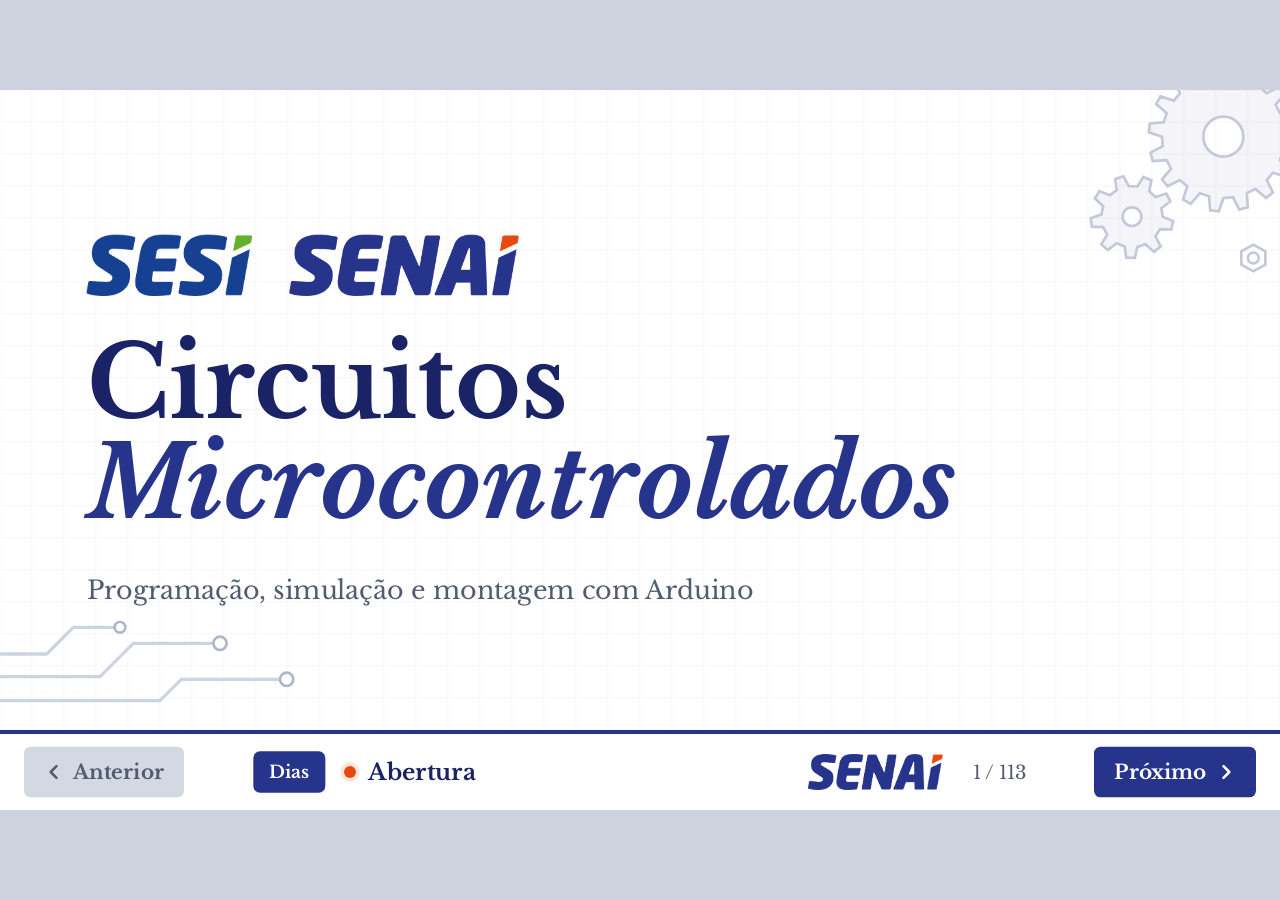
==== commit d28cdcd6: "Reescreve o dia 1 como aula completa, com hello world em blocos do Tinkercad Teoria de arquitetura, " ====
--- a/apresentacao/Circuitos-Microcontrolados.html
+++ b/apresentacao/Circuitos-Microcontrolados.html
@@ -501,6 +501,21 @@
 .fig.fit svg{height:690px;width:auto;margin:0 auto}
 .fig svg.fc,.fig svg.wr{max-height:700px;width:auto;max-width:100%;margin:0 auto}
 
+/* blocos do Tinkercad (dia 1) */
+.blocks{font-family:'Segoe UI',system-ui,sans-serif;background:#F5F6F9;border:3px solid var(--gray-1);border-radius:16px;padding:34px 30px}
+.blocks i{font-style:normal;background:#fff;color:#1A2366;border-radius:20px;padding:2px 14px;font-weight:700}
+.bk{display:inline-flex;align-items:center;gap:10px;color:#fff;font-size:26px;font-weight:700;border-radius:10px;padding:10px 16px}
+.bk.out{background:#3D8FE0;box-shadow:inset 0 -4px 0 rgba(0,0,0,.15)}
+.bk.inp{background:#B05FD6;border-radius:30px;padding:6px 14px;font-size:24px}
+.bk.math{background:#4CB050;border-radius:30px;padding:6px 10px;font-size:24px}
+.bk-if{display:inline-block;background:#F0A830;border-radius:12px;padding:0 0 0 0;color:#fff;font-size:26px;font-weight:700;min-width:600px}
+.bk-h{display:flex;align-items:center;gap:12px;padding:12px 18px}
+.bk-in{margin-left:34px;background:#F5F6F9;padding:10px 12px;border-radius:0 8px 8px 0}
+.bk-f{height:24px}
+.bk-legend{display:flex;gap:12px;flex-wrap:wrap;margin-top:26px}
+.bk-legend span{font-size:20px;font-weight:700;color:#fff;border-radius:20px;padding:4px 14px}
+.bk-legend .ctl{background:#F0A830}.bk-legend .math{background:#4CB050}.bk-legend .inp{background:#B05FD6}.bk-legend .out{background:#3D8FE0}
+
 </style>
 <script>window.QZ={};window.FC={};window.WR={};</script>
 </head>
@@ -578,7 +593,7 @@
       <div class="card anim"><h3>2 · Simulação</h3><p>O circuito é montado e programado no <b>Tinkercad</b>, com diagrama de montagem e fluxograma.</p></div>
       <div class="card hot anim"><h3>3 · Bancada</h3><p>Nos dois últimos dias, o mesmo método vai para o <b>Arduino real</b>: relé, lâmpada, sensores e PWM.</p></div>
     </div>
-    <div class="scan anim"><div>Dias 2 a 5<br><span style="font-weight:400;font-size:24px">Tinkercad</span></div><i>→</i><div>Dia 6<br><span style="font-weight:400;font-size:24px">Prática 1 · relé e ultrassônico</span></div><i>→</i><div>Dia 7<br><span style="font-weight:400;font-size:24px">Prática 2 · PWM e LDR</span></div></div>
+    <div class="scan anim"><div>Dias 1 a 5<br><span style="font-weight:400;font-size:24px">Tinkercad</span></div><i>→</i><div>Dia 6<br><span style="font-weight:400;font-size:24px">Prática 1 · relé e ultrassônico</span></div><i>→</i><div>Dia 7<br><span style="font-weight:400;font-size:24px">Prática 2 · PWM e LDR</span></div></div>
   </div>
 </section>
 
@@ -596,36 +611,351 @@
   </div>
 </section>
 
-<!-- ===================== DIA 1 · 27/10 (já ministrado: resumo) ===================== -->
-<section class="slide daycover" data-theme="Dia 1 · Abertura" data-day="1" data-date="ter, 27/10" data-title="Microcontroladores e algoritmos" data-badge="Aula concluída">
-  <div class="content">
-    <div class="dc-head anim"><span class="dc-num">Dia 1</span><span class="dc-date">terça-feira, 27/10</span><span class="dc-tag tk">Concluído</span></div>
+<!-- ===================== DIA 1 · 27/10 · TINKERCAD ===================== -->
+<section class="slide daycover" data-theme="Dia 1 · Abertura" data-day="1" data-date="ter, 27/10" data-title="Microcontroladores e algoritmos" data-badge="Tinkercad">
+  <div class="content">
+    <div class="dc-head anim"><span class="dc-num">Dia 1</span><span class="dc-date">terça-feira, 27/10</span><span class="dc-tag tk">Tinkercad</span></div>
     <h1 class="engrave" aria-label="Microcontroladores e algoritmos">
       <span class="ln t1" style="--l:0"><span class="txt">Microcontroladores</span><span class="beam"></span></span>
       <span class="ln t2" style="--l:.8"><span class="txt">e algoritmos</span><span class="beam"></span></span>
     </h1>
-    <p class="lead anim">Resumo do primeiro encontro, para consulta e revisão.</p>
+    <p class="lead anim">O que é um microcontrolador, como ele é organizado e como um problema vira um programa.</p>
     <ol class="agenda anim">
-      <li><b>Aula 1</b>Arquitetura de microcontroladores</li>
-      <li><b>Aula 2</b>Algoritmos</li>
-      <li><b>Aula 3</b>Programação de microcontroladores</li>
-      <li><b>Aula 4</b>Arduino × microcontrolador · firmware × software</li>
-      <li><b>Aula 5</b>Apresentação do Tinkercad</li>
+      <li><b>13:30 · Aula 1</b>Apresentação da UC · onde estão os microcontroladores</li>
+      <li><b>14:15 · Aula 2</b>Arquitetura de microcontroladores</li>
+      <li><b>15:00 · Aula 3</b>Algoritmos e fluxograma</li>
+      <li><b>16:00 · Aula 4</b>Programação · Arduino × microcontrolador · firmware × software</li>
+      <li class="pr"><b>16:45 · Aula 5</b>Tinkercad: hello, world com botão e LED</li>
     </ol>
   </div>
 </section>
 
+<section class="slide" data-theme="Dia 1 · Microcontroladores">
+  <div class="content">
+    <h2 class="title sm anim">Onde estão os microcontroladores?</h2>
+    <p class="lead sm anim">Um <b>microcontrolador</b> é um computador inteiro num único chip, feito para controlar <b>uma tarefa específica</b>. Há dezenas deles ao nosso redor.</p>
+    <div class="cards" style="--c:3">
+      <div class="card anim"><h3>Em casa</h3><p>Micro-ondas, máquina de lavar, controle remoto, ar-condicionado, fechadura eletrônica.</p></div>
+      <div class="card anim"><h3>No carro</h3><p>Injeção eletrônica, ABS, airbag, painel e vidros elétricos: um carro moderno tem mais de 50.</p></div>
+      <div class="card hot anim"><h3>Na indústria</h3><p>CLPs, inversores de frequência, sensores inteligentes, robôs, balanças e medidores de energia.</p></div>
+    </div>
+    <p class="callout blue anim" style="font-size:27px">São os <b>sistemas embarcados</b>: o computador fica “embutido” no equipamento, e o usuário nem percebe que ele existe.</p>
+  </div>
+</section>
+
+<section class="slide" data-theme="Dia 1 · Microcontroladores">
+  <div class="content">
+    <h2 class="title sm anim">Microprocessador × microcontrolador</h2>
+    <table class="tbl compare anim" style="margin-bottom:24px">
+      <thead><tr><th></th><th>Microprocessador (CPU)</th><th>Microcontrolador (MCU)</th></tr></thead>
+      <tbody>
+        <tr><td>O que tem no chip</td><td>Só a unidade de processamento</td><td>CPU + memórias + entradas e saídas + periféricos</td></tr>
+        <tr><td>Precisa de</td><td>Memória RAM, disco e placa-mãe externos</td><td>Quase nada: alimentação e clock</td></tr>
+        <tr><td>Velocidade</td><td>GHz</td><td>MHz (16 MHz no Arduino Uno)</td></tr>
+        <tr><td>Consumo e custo</td><td>Alto</td><td>Baixo: poucos miliwatts e poucos reais</td></tr>
+        <tr><td>Exemplo</td><td>Intel Core, AMD Ryzen</td><td>ATmega328P, PIC, ESP32, STM32</td></tr>
+      </tbody>
+    </table>
+    <p class="note anim">O computador faz muitas tarefas diferentes. O microcontrolador faz uma só, sem parar, durante anos.</p>
+  </div>
+</section>
+
+<section class="slide" data-theme="Dia 1 · Arquitetura">
+  <div class="content">
+    <h2 class="title sm anim">Arquitetura de um microcontrolador</h2>
+    <div class="two wl" style="grid-template-columns:1.25fr .75fr">
+      <div class="fig anim">
+        <svg viewBox="0 0 1000 600" role="img" aria-label="Diagrama de blocos de um microcontrolador">
+          <rect x="20" y="20" width="960" height="560" rx="24" fill="#F5F6F9" stroke="#1A2366" stroke-width="5"/>
+          <text x="40" y="60" font-size="24" font-weight="700" fill="#1A2366">um único chip</text>
+          <rect x="420" y="90" width="180" height="420" rx="10" fill="#E6E9F5" stroke="#27348B" stroke-width="4"/>
+          <text x="510" y="300" font-size="22" font-weight="700" fill="#27348B" text-anchor="middle" transform="rotate(-90 510 300)">barramentos (dados e endereços)</text>
+          <g font-size="23" font-weight="700" text-anchor="middle">
+            <rect x="60" y="90" width="300" height="130" rx="14" fill="#27348B"/><text x="210" y="148" fill="#fff">CPU</text><text x="210" y="180" fill="#E6E9F5" font-size="18" font-weight="400">ULA + registradores</text>
+            <rect x="60" y="250" width="300" height="70" rx="12" fill="#fff" stroke="#27348B" stroke-width="4"/><text x="210" y="293" fill="#1A2366">Flash (programa)</text>
+            <rect x="60" y="340" width="300" height="70" rx="12" fill="#fff" stroke="#27348B" stroke-width="4"/><text x="210" y="383" fill="#1A2366">SRAM (variáveis)</text>
+            <rect x="60" y="430" width="300" height="70" rx="12" fill="#fff" stroke="#27348B" stroke-width="4"/><text x="210" y="473" fill="#1A2366">EEPROM (ajustes)</text>
+            <rect x="660" y="90" width="300" height="70" rx="12" fill="#FDE7DD" stroke="#E8490F" stroke-width="4"/><text x="810" y="133" fill="#B8380A">Portas digitais (E/S)</text>
+            <rect x="660" y="180" width="300" height="70" rx="12" fill="#FDE7DD" stroke="#E8490F" stroke-width="4"/><text x="810" y="223" fill="#B8380A">Conversor A/D</text>
+            <rect x="660" y="270" width="300" height="70" rx="12" fill="#FDE7DD" stroke="#E8490F" stroke-width="4"/><text x="810" y="313" fill="#B8380A">Timers e PWM</text>
+            <rect x="660" y="360" width="300" height="70" rx="12" fill="#FDE7DD" stroke="#E8490F" stroke-width="4"/><text x="810" y="403" fill="#B8380A">UART · I2C · SPI</text>
+            <rect x="660" y="450" width="300" height="70" rx="12" fill="#fff" stroke="#8A92A6" stroke-width="4"/><text x="810" y="493" fill="#525B70">Clock e interrupções</text>
+          </g>
+          <g stroke="#27348B" stroke-width="5"><line x1="360" y1="155" x2="420" y2="155"/><line x1="360" y1="285" x2="420" y2="285"/><line x1="360" y1="375" x2="420" y2="375"/><line x1="360" y1="465" x2="420" y2="465"/>
+            <line x1="600" y1="125" x2="660" y2="125"/><line x1="600" y1="215" x2="660" y2="215"/><line x1="600" y1="305" x2="660" y2="305"/><line x1="600" y1="395" x2="660" y2="395"/><line x1="600" y1="485" x2="660" y2="485"/></g>
+          <g fill="#E8490F"><circle r="8" cy="300"><animate attributeName="cx" values="380;640;380" dur="3s" repeatCount="indefinite"/></circle></g>
+        </svg>
+      </div>
+      <div>
+        <ul class="list sm anim">
+          <li><b>CPU:</b> busca e executa as instruções; a ULA faz as contas e as comparações.</li>
+          <li><b>Flash:</b> guarda o programa, mesmo sem energia.</li>
+          <li><b>SRAM:</b> guarda as variáveis; apaga ao desligar.</li>
+          <li><b>EEPROM:</b> guarda ajustes que precisam sobreviver ao desligamento.</li>
+          <li><b>Periféricos:</b> fazem a ponte com o mundo externo.</li>
+        </ul>
+      </div>
+    </div>
+  </div>
+</section>
+
+<section class="slide" data-theme="Dia 1 · Arquitetura">
+  <div class="content">
+    <h2 class="title sm anim">Como a CPU trabalha</h2>
+    <div class="scan anim" style="margin-bottom:34px"><div>1 · Busca<br><span style="font-weight:400;font-size:24px">lê a instrução na Flash</span></div><i>→</i><div>2 · Decodifica<br><span style="font-weight:400;font-size:24px">entende o que fazer</span></div><i>→</i><div>3 · Executa<br><span style="font-weight:400;font-size:24px">calcula, compara, liga um pino</span></div></div>
+    <div class="two">
+      <div class="card anim"><h3>Arquitetura Harvard</h3><p>Programa e dados em memórias e barramentos <b>separados</b>: a CPU busca a próxima instrução enquanto lê um dado. É a do ATmega328P e da maioria dos microcontroladores.</p></div>
+      <div class="card anim"><h3>Arquitetura Von Neumann</h3><p>Programa e dados na <b>mesma</b> memória e no mesmo barramento. Mais simples e flexível; comum nos computadores.</p></div>
+    </div>
+    <p class="note anim">A 16 MHz, o ATmega328P executa até 16 milhões de instruções simples por segundo: o ciclo se repete 16 milhões de vezes a cada segundo.</p>
+  </div>
+</section>
+
+<section class="slide" data-theme="Dia 1 · ATmega328P">
+  <div class="content">
+    <h2 class="title sm anim">O ATmega328P, coração do Arduino Uno</h2>
+    <div class="pinout anim" style="--c:4;margin-bottom:26px">
+      <div><b>8 bits</b>tamanho dos dados que a CPU processa de uma vez</div>
+      <div><b>16 MHz</b>clock (cristal na placa)</div>
+      <div><b>32 KB</b>Flash, para o programa</div>
+      <div><b>2 KB</b>SRAM, para as variáveis</div>
+      <div><b>1 KB</b>EEPROM, para ajustes</div>
+      <div><b>14 + 6</b>pinos digitais e entradas analógicas</div>
+      <div><b>5 V</b>tensão de trabalho</div>
+      <div><b>20 mA</b>corrente segura por pino (40 mA máx.)</div>
+    </div>
+    <p class="callout anim" style="font-size:27px">Fabricado pela Microchip (antiga Atmel). Toda essa informação está no <b>datasheet</b>: o manual oficial do componente, que um técnico deve saber consultar.</p>
+  </div>
+</section>
+
+<section class="slide" data-theme="Dia 1 · Algoritmos">
+  <div class="content">
+    <h2 class="title sm anim">Algoritmo: a receita antes do programa</h2>
+    <div class="two">
+      <div>
+        <p class="anim" style="margin-top:0"><b>Algoritmo</b> é uma sequência <b>finita</b> e <b>ordenada</b> de passos, sem ambiguidade, que resolve um problema.</p>
+        <ul class="list sm anim">
+          <li><b>Finito:</b> tem começo e fim (ou um ciclo bem definido).</li>
+          <li><b>Ordenado:</b> a ordem dos passos importa.</li>
+          <li><b>Sem ambiguidade:</b> cada passo tem um único significado.</li>
+          <li><b>Entradas e saídas:</b> recebe dados e produz um resultado.</li>
+        </ul>
+      </div>
+      <div class="box anim">
+        <h3>Exemplo: portão automático</h3>
+        <ol class="howto sm">
+          <li>Esperar o botão do controle ser apertado.</li>
+          <li>Ligar o motor no sentido de abrir.</li>
+          <li>Quando o sensor de fim de curso atuar, desligar o motor.</li>
+          <li>Esperar 30 segundos.</li>
+          <li>Ligar o motor no sentido de fechar até o outro fim de curso.</li>
+        </ol>
+      </div>
+    </div>
+  </div>
+</section>
+
+<section class="slide" data-theme="Dia 1 · Algoritmos">
+  <div class="content">
+    <h2 class="title sm anim">Três formas de escrever o mesmo algoritmo</h2>
+    <div class="two" style="grid-template-columns:1fr .8fr;gap:36px">
+      <div>
+        <div class="card anim" style="margin-bottom:18px"><h3>1 · Descrição em texto</h3><p>“Se estiver escuro, acenda a lâmpada; senão, apague. Repita sempre.”</p></div>
+        <div class="card anim" style="margin-bottom:18px"><h3>2 · Pseudocódigo</h3><p style="font-family:var(--mono);font-size:23px;line-height:1.5">repita sempre<br>&nbsp;&nbsp;leia o sensor de luz<br>&nbsp;&nbsp;se escuro então acenda<br>&nbsp;&nbsp;senão apague</p></div>
+        <div class="card hot anim"><h3>3 · Fluxograma</h3><p>O desenho ao lado. Mostra os caminhos de forma visual e é a documentação exigida em todas as práticas desta UC.</p></div>
+      </div>
+      <div class="fig anim"><div class="w" data-w="flow" data-f="d1luz"></div></div>
+    </div>
+  </div>
+</section>
+<script>
+FC.d1luz={w:700,h:640,label:'Fluxograma: acender a lâmpada no escuro',
+  n:[['i','term',260,40,'Início'],['o1','io',260,150,'Ler o sensor de luz'],['d1','dec',260,290,'Está|escuro?',260],
+     ['p1','proc',260,440,'Acender a lâmpada',260],['p2','proc',560,440,'Apagar|a lâmpada',220]],
+  e:[['i','o1'],['o1','d1'],['d1','p1',[],'Sim'],['d1.r','p2',[],'Não'],['p1','o1.l',['v:540','h:60','v:150']],['p2','o1.l',['v:540','h:60','v:150']]]};
+</script>
+
+<section class="slide" data-theme="Dia 1 · Programação">
+  <div class="content">
+    <h2 class="title sm anim">Programação: do código ao chip</h2>
+    <div class="fig anim" style="margin-bottom:24px">
+      <svg viewBox="0 0 1640 230" role="img" aria-label="Etapas da programação de um microcontrolador">
+        <g font-family="Libre Baskerville, Georgia, serif" text-anchor="middle" font-weight="700">
+          <rect x="10" y="40" width="270" height="130" rx="16" fill="#27348B"/><text x="145" y="98" fill="#fff" font-size="26">Código-fonte</text><text x="145" y="134" fill="#E6E9F5" font-size="19" font-weight="400">C/C++ no editor</text>
+          <rect x="350" y="40" width="270" height="130" rx="16" fill="#fff" stroke="#27348B" stroke-width="5"/><text x="485" y="98" fill="#1A2366" font-size="26">Compilador</text><text x="485" y="134" fill="#525B70" font-size="19" font-weight="400">verifica e traduz</text>
+          <rect x="690" y="40" width="270" height="130" rx="16" fill="#fff" stroke="#27348B" stroke-width="5"/><text x="825" y="98" fill="#1A2366" font-size="26">Arquivo .hex</text><text x="825" y="134" fill="#525B70" font-size="19" font-weight="400">linguagem de máquina</text>
+          <rect x="1030" y="40" width="270" height="130" rx="16" fill="#fff" stroke="#27348B" stroke-width="5"/><text x="1165" y="98" fill="#1A2366" font-size="26">Gravação</text><text x="1165" y="134" fill="#525B70" font-size="19" font-weight="400">USB + bootloader</text>
+          <rect x="1370" y="40" width="260" height="130" rx="16" fill="#E8490F"/><text x="1500" y="98" fill="#fff" font-size="26">Flash</text><text x="1500" y="134" fill="#fff" font-size="19" font-weight="400">executa ao ligar</text>
+          <g stroke="#8A92A6" stroke-width="6"><line x1="280" y1="105" x2="350" y2="105"/><line x1="620" y1="105" x2="690" y2="105"/><line x1="960" y1="105" x2="1030" y2="105"/><line x1="1300" y1="105" x2="1370" y2="105"/></g>
+          <circle r="10" fill="#E8490F"><animateMotion dur="4s" repeatCount="indefinite" path="M145 20 H1500"/></circle>
+        </g>
+      </svg>
+    </div>
+    <div class="cards" style="--c:4">
+      <div class="card anim"><h3>C/C++ (Arduino)</h3><p>A linguagem desta UC. Bibliotecas prontas facilitam o uso de sensores.</p></div>
+      <div class="card anim"><h3>Blocos</h3><p>Programação visual, no Tinkercad. Ótima para começar.</p></div>
+      <div class="card anim"><h3>Assembly</h3><p>Instruções da própria CPU: máximo controle, pouca produtividade.</p></div>
+      <div class="card anim"><h3>MicroPython</h3><p>Python em placas maiores, como ESP32 e Raspberry Pi Pico.</p></div>
+    </div>
+  </div>
+</section>
+
+<section class="slide" data-theme="Dia 1 · Arduino">
+  <div class="content">
+    <h2 class="title sm anim">Arduino × microcontrolador</h2>
+    <div class="two wr">
+      <div class="fig anim"><div class="w" data-w="wiring" data-d="d1uno"></div></div>
+      <div>
+        <div class="box anim" style="margin-bottom:20px"><h3>Microcontrolador</h3><p>É o <b>chip</b>: o ATmega328P. Sozinho, precisa de fonte, cristal, gravador e conectores.</p></div>
+        <div class="box anim" style="border-color:var(--orange);margin-bottom:20px"><h3 style="color:var(--orange-d)">Arduino</h3><p>É a <b>plataforma</b>: a placa com o chip, regulador de tensão, cristal, USB e conectores, mais a <b>IDE</b> e as <b>bibliotecas</b>. Hardware e software abertos.</p></div>
+        <p class="note anim">Um projeto testado no Arduino pode virar uma placa própria só com o ATmega328P, mais barata e menor.</p>
+      </div>
+    </div>
+  </div>
+</section>
+<script>
+WR.d1uno={w:820,h:560,label:'Placa Arduino Uno com as partes identificadas',
+  p:[['uno','U',130,70]],
+  t:[[86,124,'USB','lbl','end'],[100,404,'fonte','lbl','end'],[100,426,'7–12 V','sm','end'],[445,40,'pinos digitais (D0 a D13)','lbl'],[530,545,'alimentação e analógicos (A0 a A5)','lbl'],[545,370,'microcontrolador','lbl']]};
+</script>
+
+<section class="slide" data-theme="Dia 1 · Firmware e software">
+  <div class="content">
+    <h2 class="title sm anim">Firmware × software</h2>
+    <div class="vs anim" style="margin-bottom:26px">
+      <div><h3>Firmware</h3><ul>
+        <li>Gravado <b>dentro</b> do dispositivo (Flash)</li>
+        <li>Controla o hardware diretamente</li>
+        <li>Roda sem sistema operacional</li>
+        <li>Inicia sozinho ao ligar</li>
+        <li>Ex.: o programa do Arduino, de um CLP, do micro-ondas</li></ul></div>
+      <div class="h"><h3>Software</h3><ul>
+        <li>Instalado num computador ou celular</li>
+        <li>Roda sobre um sistema operacional</li>
+        <li>Pode ser aberto, fechado e trocado com facilidade</li>
+        <li>Conversa com o hardware por meio do sistema</li>
+        <li>Ex.: a Arduino IDE, o Tinkercad, o navegador</li></ul></div>
+    </div>
+    <p class="conclusion anim">O código que se escreve na IDE (software) vira o firmware gravado no Arduino.</p>
+  </div>
+</section>
+
+<section class="slide" data-theme="Dia 1 · Tinkercad">
+  <div class="content">
+    <h2 class="title sm anim">Tinkercad Circuits: primeiros passos</h2>
+    <div class="two">
+      <ol class="howto sm anim">
+        <li>Acesse <b>tinkercad.com</b> e entre com a conta (ou pelo código da turma).</li>
+        <li><b>Criar › Circuito</b>: abre a área de trabalho.</li>
+        <li>Na lista <b>Componentes</b> (à direita), arraste o <b>Arduino Uno R3</b>, uma <b>placa de ensaio</b>, um <b>LED</b>, um <b>botão</b> e dois <b>resistores</b>.</li>
+        <li>Clique num terminal e depois no outro para criar um <b>fio</b>. Clique no fio para mudar a cor.</li>
+        <li>Clique em <b>Código</b>: escolha <b>Blocos</b>, <b>Blocos + Texto</b> ou <b>Texto</b>.</li>
+        <li><b>Iniciar simulação</b> roda o circuito; o <b>Monitor serial</b> fica embaixo do código.</li>
+      </ol>
+      <div>
+        <div class="card anim" style="margin-bottom:20px"><h3>Por que simular?</h3><p>Nada queima, os erros aparecem com segurança e é possível testar antes de comprar ou montar.</p></div>
+        <div class="card anim" style="margin-bottom:20px"><h3>Instrumentos virtuais</h3><p>Multímetro, osciloscópio, gerador de funções e fonte de alimentação.</p></div>
+        <div class="card hot anim"><h3>Limites</h3><p>Lista de componentes fixa e sem rede elétrica CA: na bancada, sempre conferir.</p></div>
+      </div>
+    </div>
+  </div>
+</section>
+
+<section class="slide" data-theme="Dia 1 · Hello, world">
+  <div class="content">
+    <h2 class="title sm anim">Hello, world: botão que aciona o LED · montagem</h2>
+    <div class="two wl" style="grid-template-columns:1.1fr .9fr">
+      <div class="fig anim"><div class="w" data-w="wiring" data-d="d1btn"></div></div>
+      <div>
+        <table class="tbl sm anim" style="margin-bottom:16px">
+          <thead><tr><th>De</th><th>Para</th></tr></thead>
+          <tbody>
+            <tr><td>Pino 13 → resistor 220 Ω</td><td>anodo do LED</td></tr>
+            <tr><td>Catodo do LED</td><td>GND</td></tr>
+            <tr><td>Botão: um lado</td><td>5V</td></tr>
+            <tr><td>Botão: outro lado</td><td>pino 2</td></tr>
+            <tr><td>Resistor 10 kΩ</td><td>pino 2 → GND</td></tr>
+          </tbody>
+        </table>
+        <ul class="list sm anim">
+          <li>Apertado: o pino 2 recebe <b>5 V</b> (nível <b>1</b>, ALTO).</li>
+          <li>Solto: o resistor de 10 kΩ “puxa” o pino para <b>0 V</b> (nível <b>0</b>, BAIXO).</li>
+        </ul>
+      </div>
+    </div>
+  </div>
+</section>
+<script>
+WR.d1btn={w:860,h:800,label:'Botão no pino 2 com resistor de 10 kΩ e LED no pino 13',
+  p:[['uno','U',40,300],['led','LD',420,80,{l:'LED'}],['res','R',410,160,{v:1,l:'220 Ω'}],['res','R2',620,160,{v:1,l:'10 kΩ'}],['btn','B',760,180,{l:'botão'}]],
+  f:[['o','U.13','v:280','h:410','R.b'],['o','LD.a','R.a'],['k','LD.k','h:470','v:30','h:217','U.GND'],['k','R2.a','v:30',[470,30]],
+     ['b','U.2','v:290','h:742','B.a'],['b','R2.b',[620,290]],['r','B.b','v:250','h:830','v:760','h:349','U.5V']]};
+</script>
+
+<section class="slide" data-theme="Dia 1 · Hello, world">
+  <div class="content">
+    <h2 class="title sm anim">Hello, world: programa em blocos</h2>
+    <div class="two" style="grid-template-columns:1fr 1fr;gap:44px">
+      <div class="blocks anim">
+        <div class="bk-if">
+          <div class="bk-h">se <span class="bk math"><span class="bk inp">ler pino digital <i>2 ▾</i></span> = <i>1</i></span> então</div>
+          <div class="bk-in"><div class="bk out">definir pino <i>13 ▾</i> como <i>ALTO ▾</i></div></div>
+          <div class="bk-h">senão</div>
+          <div class="bk-in"><div class="bk out">definir pino <i>13 ▾</i> como <i>BAIXO ▾</i></div></div>
+          <div class="bk-f"></div>
+        </div>
+        <div class="bk-legend"><span class="ctl">Controle</span><span class="math">Matemática</span><span class="inp">Entrada</span><span class="out">Saída</span></div>
+      </div>
+      <div>
+        <ol class="howto sm anim">
+          <li>Clique em <b>Código</b>, mantenha <b>Blocos</b> e arraste os blocos de exemplo para a lixeira.</li>
+          <li><b>Controle:</b> arraste o bloco <b>se … então … senão</b>.</li>
+          <li><b>Matemática:</b> encaixe a comparação <b>=</b> no espaço do “se”.</li>
+          <li><b>Entrada:</b> coloque <b>ler pino digital</b> à esquerda, pino <b>2</b>; à direita, digite <b>1</b>.</li>
+          <li><b>Saída:</b> <b>definir pino 13 como ALTO</b> no “então” e <b>BAIXO</b> no “senão”.</li>
+          <li><b>Iniciar simulação</b> e clique no botão.</li>
+        </ol>
+        <p class="note anim">Os blocos se repetem sem parar enquanto a simulação roda: o Arduino pergunta pelo botão milhares de vezes por segundo.</p>
+      </div>
+    </div>
+  </div>
+</section>
+
+<section class="slide" data-theme="Dia 1 · Desafios">
+  <div class="content">
+    <h2 class="title anim">Desafios para terminar a aula</h2>
+    <div class="cards" style="--c:3">
+      <div class="card anim"><h3>1 · Ao contrário</h3><p>Faça o LED ficar aceso com o botão <b>solto</b> e apagar ao apertar. Basta trocar um número.</p></div>
+      <div class="card anim"><h3>2 · Temporizador</h3><p>Ao soltar o botão, o LED deve continuar aceso por mais 2 s. Use o bloco <b>aguardar</b> (Controle).</p></div>
+      <div class="card hot anim"><h3>3 · Dois botões</h3><p>Acrescente um botão no pino 3: o LED só acende com os <b>dois</b> apertados. Procure o bloco <b>e</b> em Matemática.</p></div>
+    </div>
+    <p class="callout anim">Salve o circuito no Tinkercad com o nome <b>Dia1_HelloWorld_SeuNome</b>. Depois, escolha <b>Blocos + Texto</b> para espiar o código que os blocos geram: é o assunto dos próximos encontros.</p>
+  </div>
+</section>
+
 <section class="slide" data-theme="Dia 1 · Revisão">
   <div class="content">
-    <h2 class="title sm anim">O que foi visto no dia 1</h2>
-    <div class="cards" style="--c:3">
-      <div class="card anim"><h3>Arquitetura</h3><p>CPU, memória de programa (Flash), memória de dados (SRAM), EEPROM, portas de E/S, timers e conversor A/D num único chip.</p></div>
-      <div class="card anim"><h3>Algoritmo</h3><p>Sequência finita e ordenada de passos para resolver um problema. É descrito em texto, fluxograma ou pseudocódigo antes de virar código.</p></div>
-      <div class="card anim"><h3>Programação</h3><p>Escrever o código em C/C++, compilar, gravar na Flash e testar. No Arduino, o programa se chama <b>sketch</b>.</p></div>
-      <div class="card anim"><h3>Arduino × microcontrolador</h3><p>O microcontrolador é o chip (ATmega328P). O Arduino é a <b>placa</b> com o chip, regulador, USB e conectores, mais a IDE e as bibliotecas.</p></div>
-      <div class="card anim"><h3>Firmware × software</h3><p><b>Firmware</b> fica gravado no dispositivo e controla o hardware diretamente. <b>Software</b> roda sobre um sistema operacional, num computador.</p></div>
-      <div class="card hot anim"><h3>Tinkercad</h3><p>Simulador on-line da Autodesk: monta o circuito, programa por blocos ou texto e testa sem risco de queimar componentes.</p></div>
-    </div>
+    <div class="chip anim"><svg viewBox="0 0 24 24" fill="none" stroke="#fff" stroke-width="2.4" stroke-linecap="round" stroke-linejoin="round"><path d="M9 11V5a2 2 0 0 1 4 0v6"/><path d="M13 10a2 2 0 0 1 4 0v3"/><path d="M17 12a2 2 0 0 1 4 0v3a7 7 0 0 1-7 7h-1a7 7 0 0 1-6-3.4L4.5 15a2 2 0 0 1 3.3-2.2L9 14"/></svg>Interação</div>
+    <h2 class="title sm anim">Revisão do dia</h2>
+    <div class="quiz anim" data-q="d1"></div>
+  </div>
+</section>
+<script>QZ.d1={qs:[
+  {q:'Onde fica guardado o programa de um microcontrolador, mesmo sem energia?',o:['SRAM','Flash','Registradores','Conversor A/D'],a:1,e:' A Flash não perde o conteúdo ao desligar. A SRAM guarda as variáveis e apaga.'},
+  {q:'Qual é a principal diferença entre microcontrolador e microprocessador?',o:['O microcontrolador é mais rápido','O microcontrolador já tem memórias e periféricos no chip','O microprocessador não tem CPU','Não há diferença'],a:1,e:' O microcontrolador reúne CPU, memórias e entradas e saídas num único chip.'},
+  {q:'No fluxograma, qual símbolo representa uma decisão?',o:['Retângulo','Oval','Losango','Paralelogramo'],a:2,e:' O losango tem uma pergunta com saídas “sim” e “não”.'},
+  {q:'O programa gravado no Arduino é chamado de:',o:['Software','Firmware','Sistema operacional','Driver'],a:1,e:' Fica gravado no dispositivo e controla o hardware diretamente.'}
+],opts:{end:'Próximo encontro: tipos de dados e expressões.'}};</script>
+
+<section class="slide closing" data-theme="Dia 1 · Encerramento">
+  <div class="content">
+    <ul class="sum">
+      <li class="anim"><b>Microcontrolador</b> = CPU + memórias + periféricos num só chip.</li>
+      <li class="anim"><b>Algoritmo</b> primeiro, depois o fluxograma e só então o código.</li>
+      <li class="anim"><b>Arduino</b> é a plataforma; o <b>firmware</b> é o programa gravado nele.</li>
+    </ul>
+    <h1 class="engrave" aria-label="Próximo: tipos de dados"><span class="ln t1" style="--l:.6"><span class="txt">Próximo: tipos de dados</span><span class="beam"></span></span></h1>
+    <p class="after anim">03/11 · Tipos de dados e expressões aritméticas, relacionais e binárias no Tinkercad.</p>
   </div>
 </section>
 
